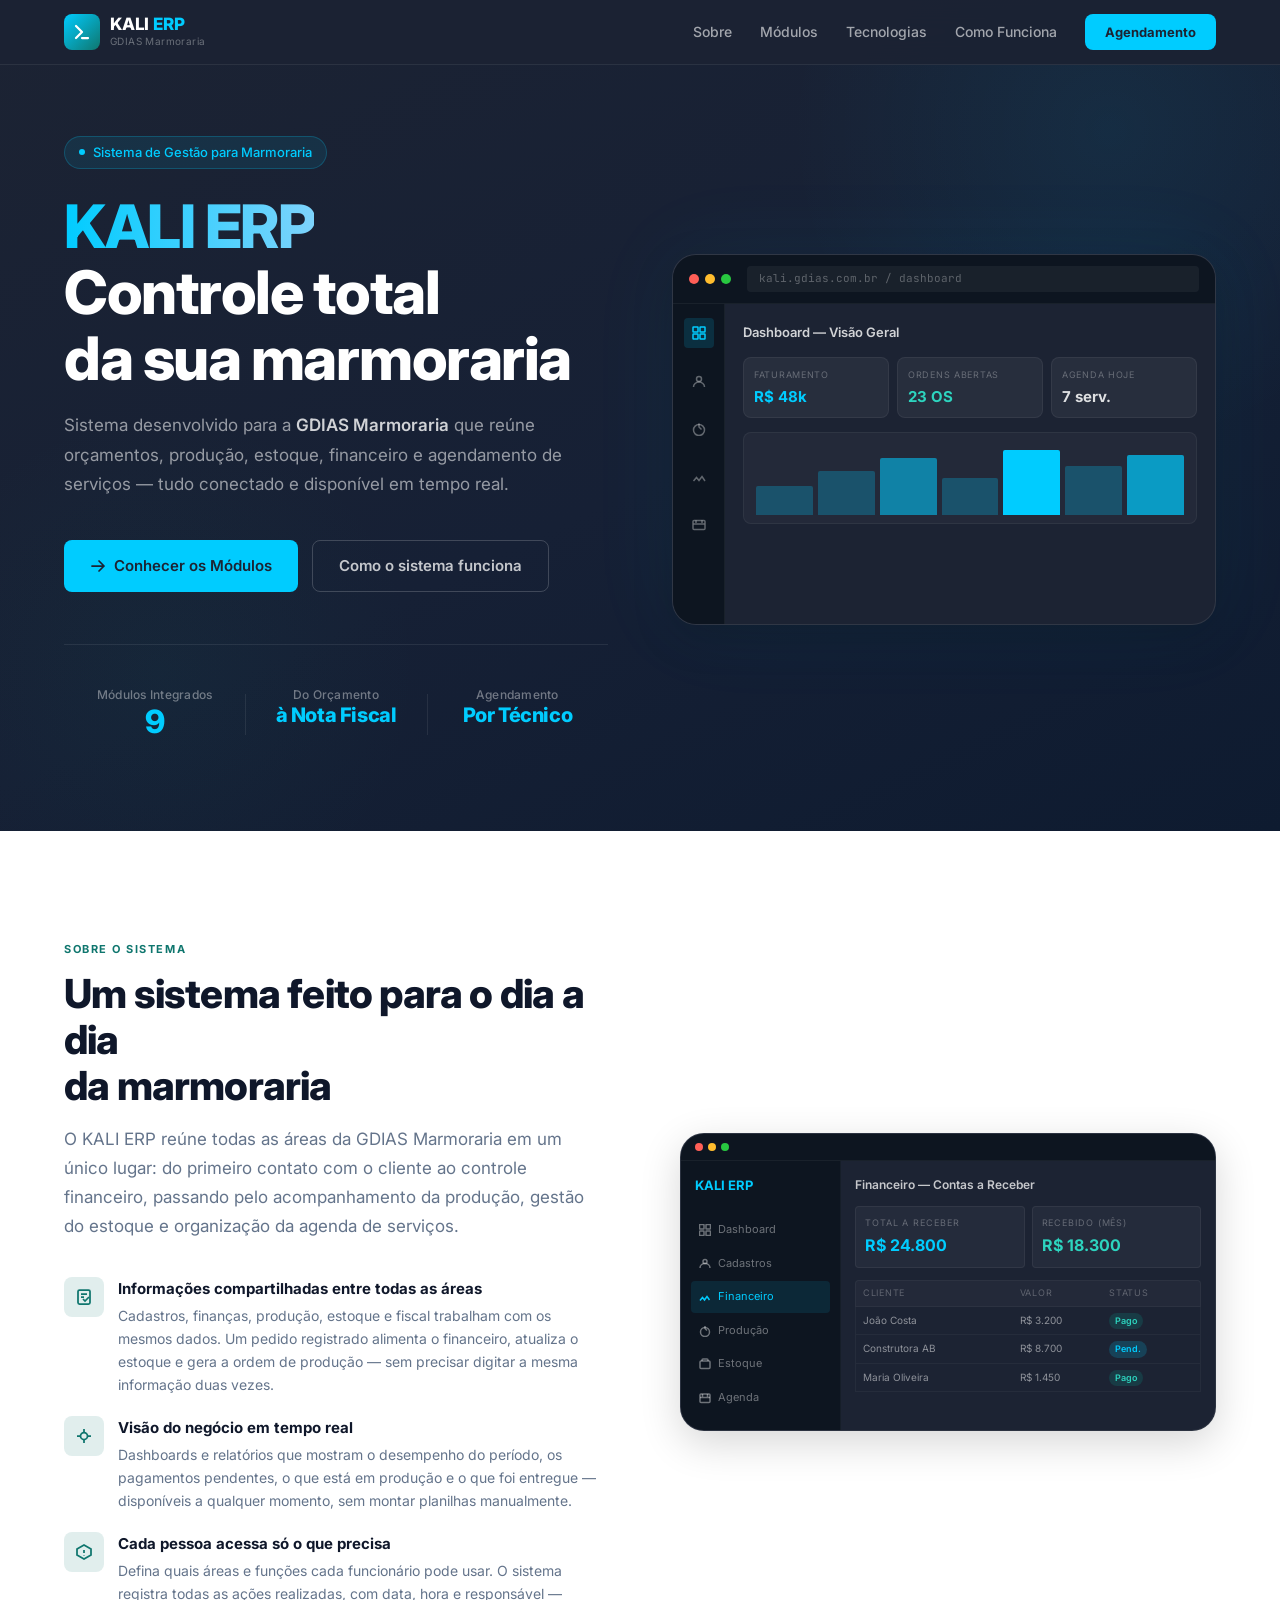
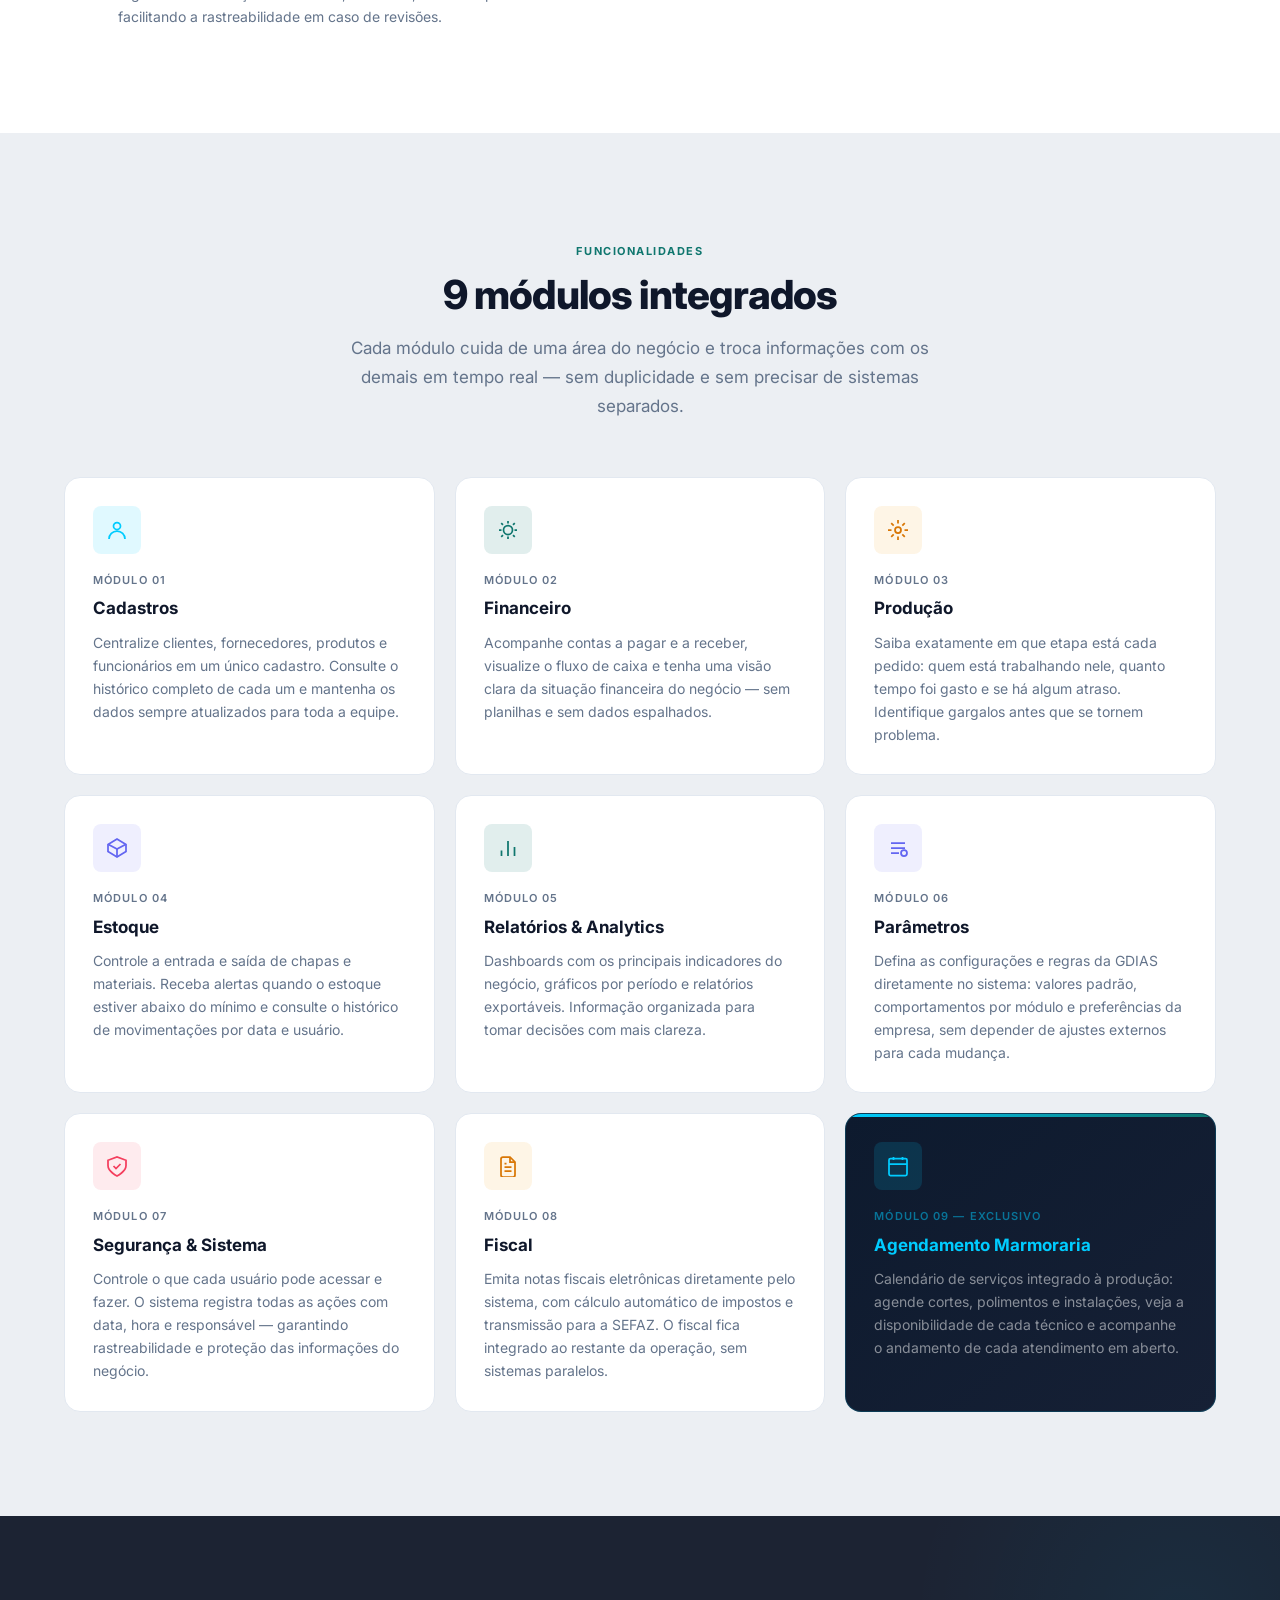
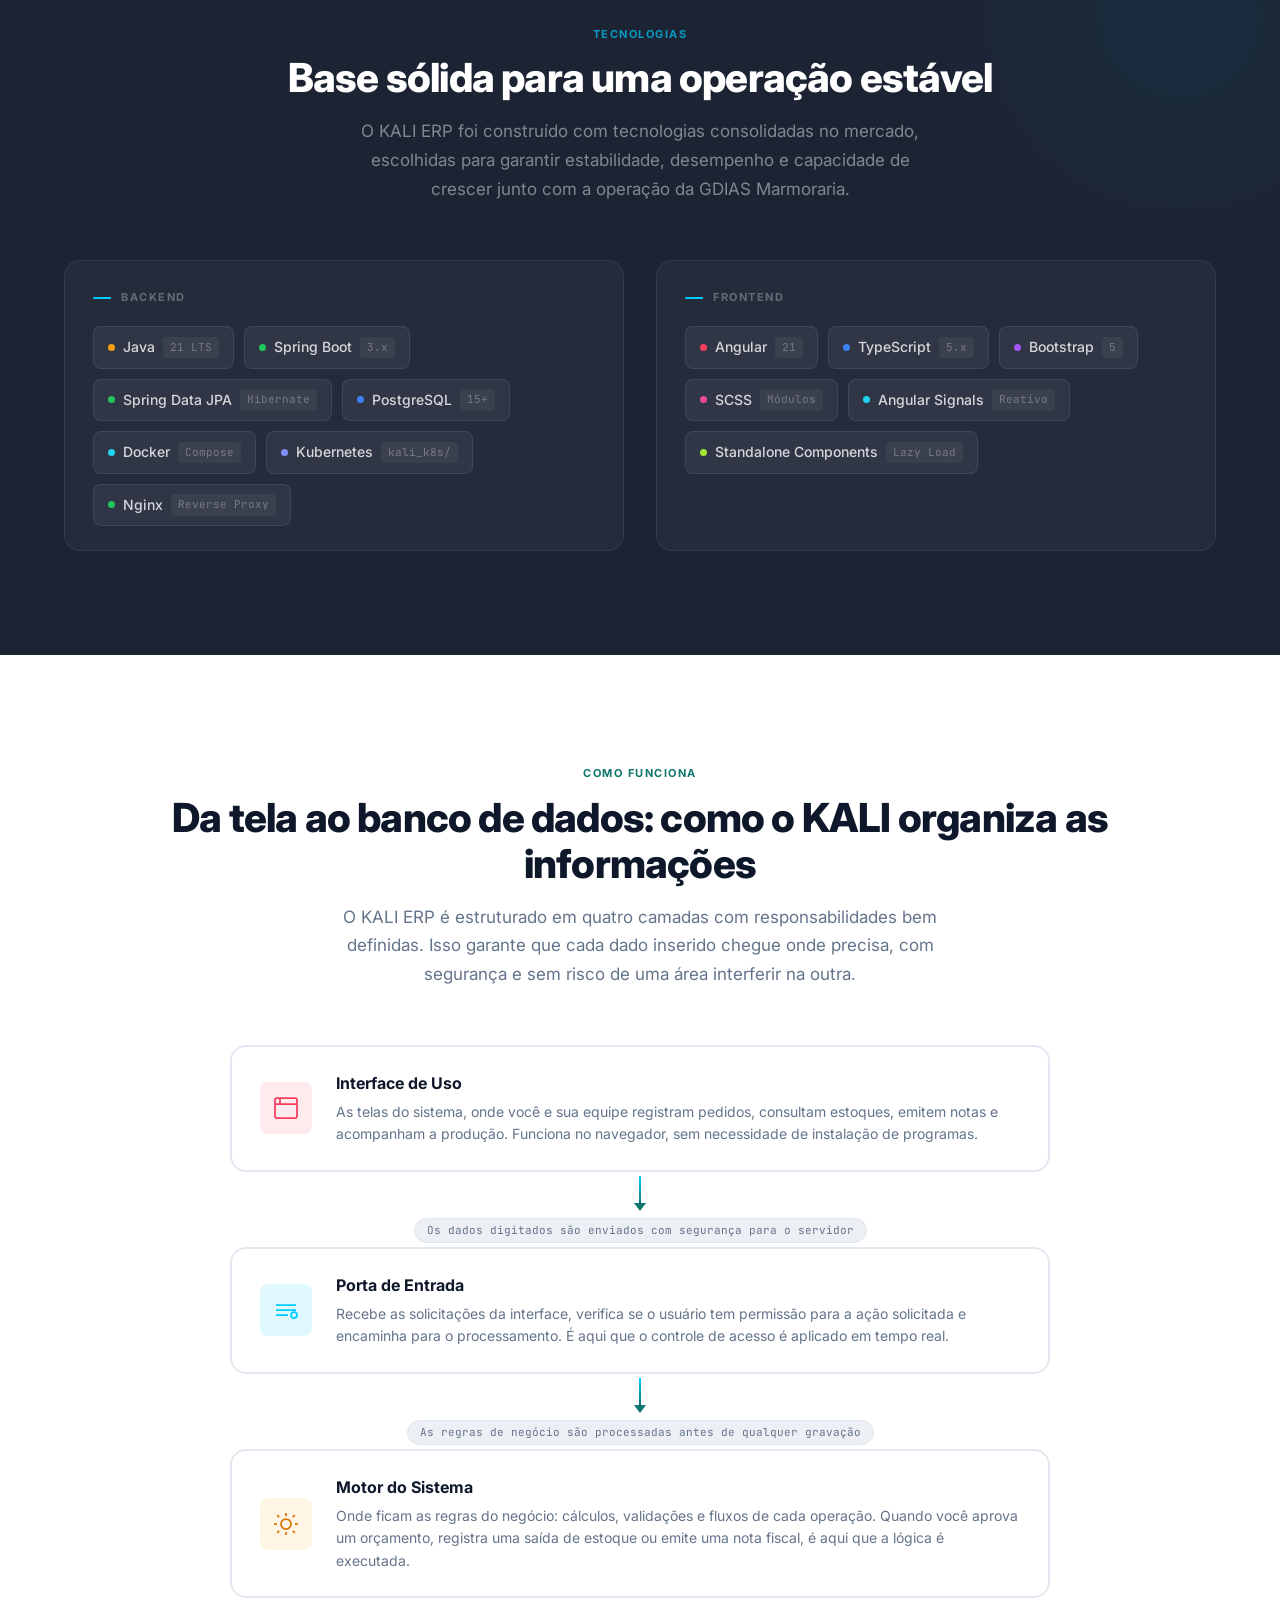
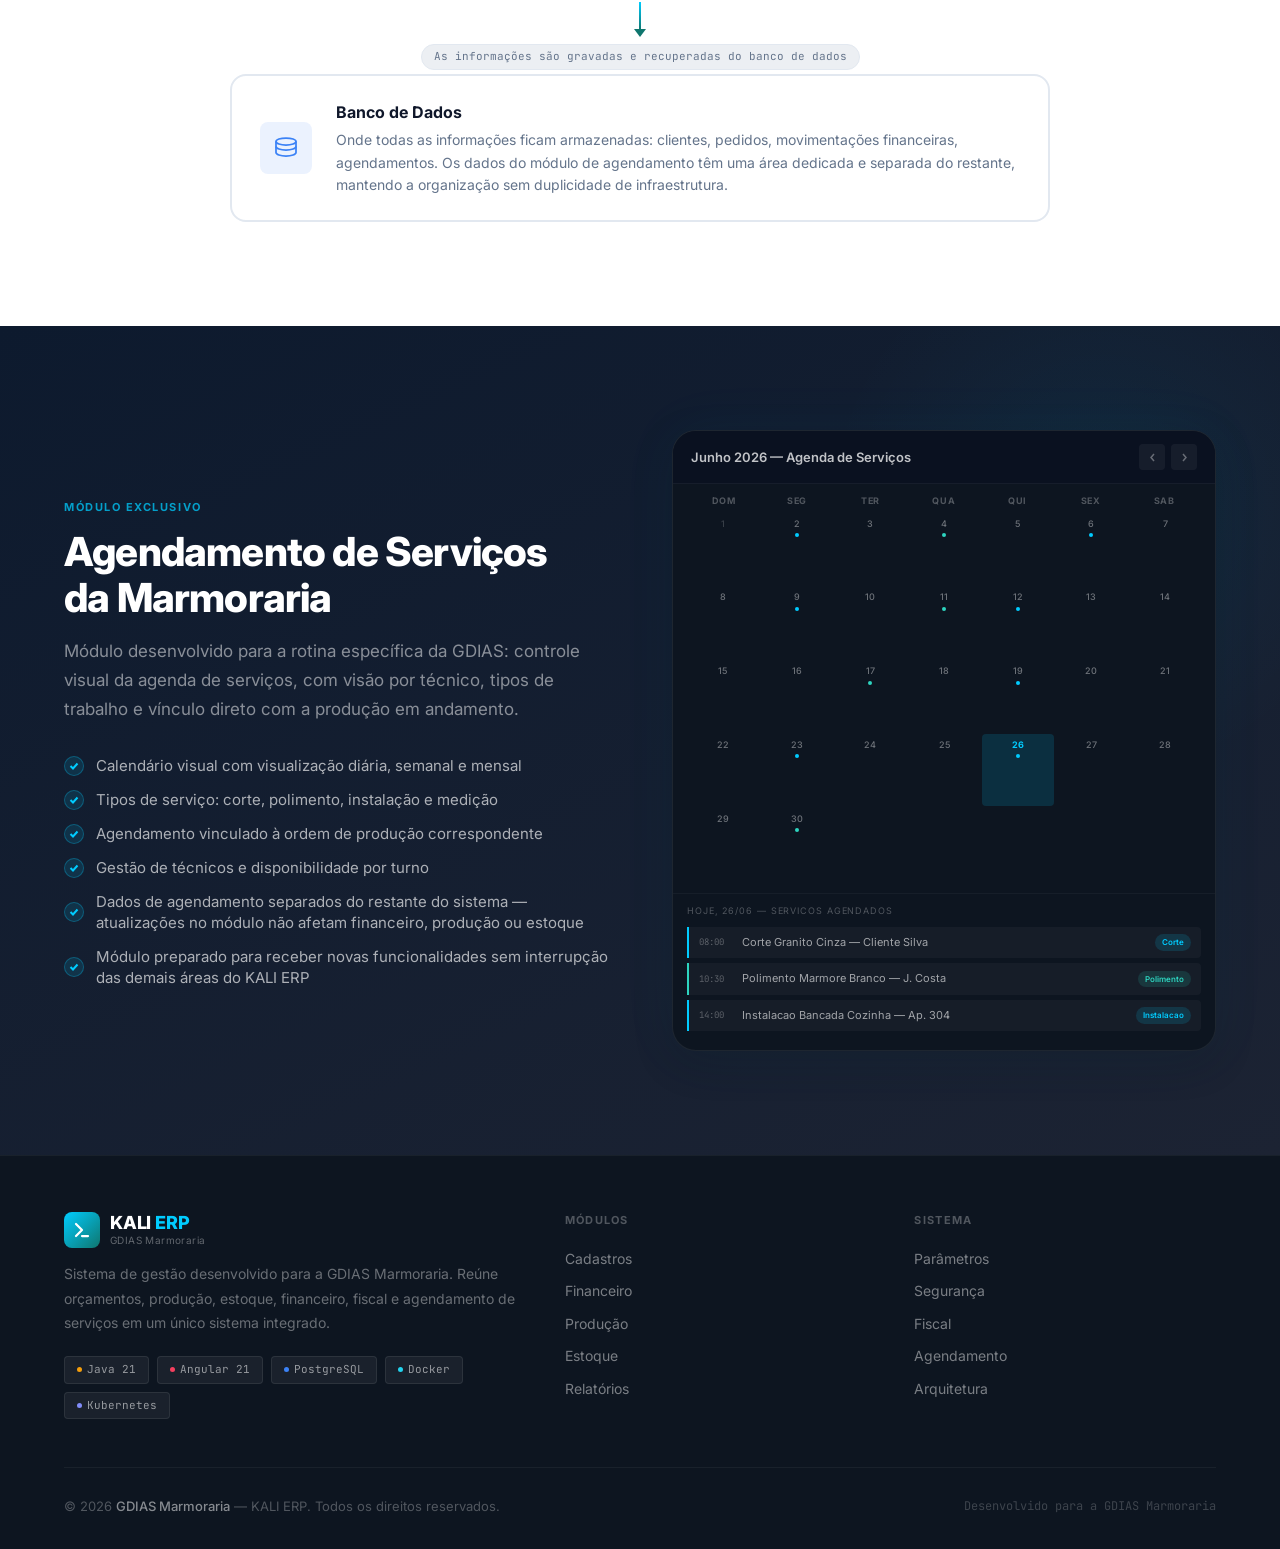
==== public/index.html @ 507f9761 "usekali" ====
<!DOCTYPE html>
<html lang="pt-BR">
<head>
  <meta charset="UTF-8">
  <meta name="viewport" content="width=device-width, initial-scale=1.0">
  <title>KALI ERP — Gestão Completa para Marmoraria | GDIAS</title>
  <meta name="description" content="KALI ERP é o sistema de gestão da GDIAS Marmoraria. Controla orçamentos, produção, estoque, financeiro, fiscal e agendamento de serviços em um único lugar.">

  <style>
    @import url('https://fonts.googleapis.com/css2?family=Inter:wght@300;400;500;600;700;800&family=JetBrains+Mono:wght@400;500&display=swap');

    /* =============================================
       CSS CUSTOM PROPERTIES
    ============================================= */
    :root {
      /* Brand palette — extraída do projeto */
      --color-dark:        #1c2333;
      --color-dark-deeper: #141c2d;
      --color-darkest:     #0d1520;
      --color-accent:      #00ccff;
      --color-teal:        #0f766e;
      --color-bg:          #eceff3;
      --color-text:        #0f172a;
      --color-muted:       #64748b;
      --color-border:      #e2e8f0;
      --color-white:       #ffffff;

      /* Derived / alpha */
      --color-accent-dim:  rgba(0, 204, 255, 0.12);
      --color-teal-dim:    rgba(15, 118, 110, 0.12);

      /* Typography */
      --font-sans: 'Inter', system-ui, -apple-system, sans-serif;
      --font-mono: 'JetBrains Mono', 'Courier New', monospace;

      /* Shape */
      --radius-sm: 4px;
      --radius-md: 8px;
      --radius-lg: 16px;
      --radius-xl: 24px;

      /* Elevation */
      --shadow-sm: 0 1px 3px rgba(0, 0, 0, .08), 0 1px 2px rgba(0, 0, 0, .05);
      --shadow-md: 0 4px 16px rgba(0, 0, 0, .10);
      --shadow-lg: 0 12px 40px rgba(0, 0, 0, .16);

      /* Motion */
      --transition: 0.2s ease;
    }

    /* =============================================
       RESET
    ============================================= */
    *, *::before, *::after { box-sizing: border-box; margin: 0; padding: 0; }
    html { scroll-behavior: smooth; font-size: 16px; }
    body {
      font-family: var(--font-sans);
      background: var(--color-bg);
      color: var(--color-text);
      line-height: 1.6;
      -webkit-font-smoothing: antialiased;
      -moz-osx-font-smoothing: grayscale;
    }
    img { max-width: 100%; display: block; }
    a { text-decoration: none; color: inherit; }
    ul, ol { list-style: none; }
    code {
      font-family: var(--font-mono);
      font-size: 0.875em;
    }

    /* =============================================
       SKIP LINK (acessibilidade)
    ============================================= */
    .skip-link {
      position: absolute;
      top: -100%;
      left: 16px;
      z-index: 999;
      padding: 8px 16px;
      background: var(--color-accent);
      color: var(--color-dark);
      font-weight: 600;
      border-radius: 0 0 var(--radius-md) var(--radius-md);
      transition: top 0.2s;
    }
    .skip-link:focus { top: 0; }

    /* =============================================
       UTILITIES
    ============================================= */
    .container {
      max-width: 1200px;
      margin: 0 auto;
      padding: 0 24px;
    }

    .section-eyebrow {
      display: inline-block;
      font-size: 0.6875rem;
      font-weight: 700;
      letter-spacing: 0.14em;
      text-transform: uppercase;
      color: var(--color-teal);
      margin-bottom: 12px;
    }

    .section-title {
      font-size: clamp(1.75rem, 4vw, 2.5rem);
      font-weight: 800;
      line-height: 1.15;
      color: var(--color-text);
      letter-spacing: -0.02em;
      margin-bottom: 16px;
    }

    .section-subtitle {
      font-size: 1.0625rem;
      color: var(--color-muted);
      line-height: 1.7;
      max-width: 600px;
    }

    /* =============================================
       HEADER
    ============================================= */
    .site-header {
      position: fixed;
      inset: 0 0 auto 0;
      z-index: 100;
      background: rgba(28, 35, 51, 0.96);
      backdrop-filter: blur(14px);
      -webkit-backdrop-filter: blur(14px);
      border-bottom: 1px solid rgba(255, 255, 255, .07);
    }

    .header-inner {
      display: flex;
      align-items: center;
      justify-content: space-between;
      height: 64px;
    }

    /* Logo */
    .logo {
      display: flex;
      align-items: center;
      gap: 10px;
    }

    .logo-mark {
      width: 36px;
      height: 36px;
      background: linear-gradient(135deg, var(--color-accent), var(--color-teal));
      border-radius: var(--radius-md);
      display: flex;
      align-items: center;
      justify-content: center;
      flex-shrink: 0;
    }

    .logo-mark svg { width: 18px; height: 18px; }

    .logo-wordmark { display: flex; flex-direction: column; }

    .logo-name {
      font-size: 1.0625rem;
      font-weight: 800;
      color: var(--color-white);
      letter-spacing: -0.01em;
      line-height: 1.1;
    }

    .logo-name em {
      font-style: normal;
      color: var(--color-accent);
    }

    .logo-sub-text {
      font-size: 0.625rem;
      font-weight: 400;
      color: rgba(255, 255, 255, .35);
      letter-spacing: 0.04em;
    }

    /* Nav */
    .site-nav {
      display: flex;
      align-items: center;
      gap: 28px;
    }

    .site-nav a {
      font-size: 0.875rem;
      font-weight: 500;
      color: rgba(255, 255, 255, .6);
      transition: color var(--transition);
    }

    .site-nav a:hover { color: rgba(255, 255, 255, .95); }

    .nav-cta {
      padding: 8px 20px;
      background: var(--color-accent) !important;
      color: var(--color-dark) !important;
      border-radius: var(--radius-md);
      font-weight: 700 !important;
      font-size: 0.8125rem !important;
      transition: box-shadow var(--transition), transform var(--transition) !important;
    }

    .nav-cta:hover {
      box-shadow: 0 4px 16px rgba(0, 204, 255, .35);
      transform: translateY(-1px);
    }

    /* =============================================
       HERO
    ============================================= */
    .hero {
      padding: 136px 0 88px;
      background: linear-gradient(155deg, var(--color-dark) 0%, #162035 55%, #0e1b30 100%);
      position: relative;
      overflow: hidden;
    }

    /* Decorative glows */
    .hero::before,
    .hero::after {
      content: '';
      position: absolute;
      border-radius: 50%;
      pointer-events: none;
    }

    .hero::before {
      top: -220px;
      right: -180px;
      width: 700px;
      height: 700px;
      background: radial-gradient(circle, rgba(0, 204, 255, .07) 0%, transparent 65%);
    }

    .hero::after {
      bottom: -120px;
      left: -120px;
      width: 560px;
      height: 560px;
      background: radial-gradient(circle, rgba(15, 118, 110, .07) 0%, transparent 65%);
    }

    .hero-inner {
      display: grid;
      grid-template-columns: 1fr 1fr;
      gap: 64px;
      align-items: center;
      position: relative;
      z-index: 1;
    }

    /* Tag acima do h1 */
    .hero-tag {
      display: inline-flex;
      align-items: center;
      gap: 8px;
      background: rgba(0, 204, 255, .09);
      border: 1px solid rgba(0, 204, 255, .22);
      border-radius: 100px;
      padding: 5px 14px;
      font-size: 0.8125rem;
      font-weight: 500;
      color: var(--color-accent);
      margin-bottom: 24px;
    }

    .hero-tag-dot {
      width: 6px;
      height: 6px;
      border-radius: 50%;
      background: var(--color-accent);
      animation: blink 2.2s ease-in-out infinite;
    }

    @keyframes blink {
      0%, 100% { opacity: 1; }
      50%       { opacity: .35; }
    }

    /* Heading principal */
    .hero-title {
      font-size: clamp(2.25rem, 5.5vw, 3.75rem);
      font-weight: 800;
      line-height: 1.1;
      color: var(--color-white);
      letter-spacing: -0.025em;
      margin-bottom: 20px;
    }

    .hero-title .gradient-text {
      background: linear-gradient(90deg, var(--color-accent) 0%, #7dd3fc 100%);
      -webkit-background-clip: text;
      -webkit-text-fill-color: transparent;
      background-clip: text;
    }

    .hero-subtitle {
      font-size: 1.0625rem;
      color: rgba(255, 255, 255, .55);
      margin-bottom: 40px;
      line-height: 1.75;
      max-width: 500px;
    }

    .hero-subtitle strong { color: rgba(255, 255, 255, .8); font-weight: 600; }

    /* CTAs */
    .hero-actions {
      display: flex;
      gap: 14px;
      flex-wrap: wrap;
    }

    .btn {
      display: inline-flex;
      align-items: center;
      gap: 8px;
      padding: 13px 26px;
      border-radius: var(--radius-md);
      font-size: 0.9375rem;
      font-weight: 600;
      font-family: var(--font-sans);
      cursor: pointer;
      border: none;
      transition: all var(--transition);
    }

    .btn--primary {
      background: var(--color-accent);
      color: var(--color-dark);
    }

    .btn--primary:hover {
      background: #1ad6ff;
      transform: translateY(-2px);
      box-shadow: 0 8px 24px rgba(0, 204, 255, .32);
    }

    .btn--outline {
      background: transparent;
      color: rgba(255, 255, 255, .75);
      border: 1.5px solid rgba(255, 255, 255, .18);
    }

    .btn--outline:hover {
      border-color: rgba(255, 255, 255, .45);
      color: var(--color-white);
      background: rgba(255, 255, 255, .04);
    }

    /* Métricas */
    .hero-metrics {
      display: grid;
      grid-template-columns: repeat(3, 1fr);
      gap: 0;
      margin-top: 52px;
      padding-top: 40px;
      border-top: 1px solid rgba(255, 255, 255, .08);
    }

    .metric {
      text-align: center;
      padding: 0 16px;
      position: relative;
    }

    .metric + .metric::before {
      content: '';
      position: absolute;
      left: 0;
      top: 15%;
      bottom: 15%;
      width: 1px;
      background: rgba(255, 255, 255, .08);
    }

    .metric-value {
      font-size: 2rem;
      font-weight: 800;
      color: var(--color-accent);
      line-height: 1.1;
      margin-bottom: 4px;
      letter-spacing: -0.02em;
    }

    .metric-value.small { font-size: 1.25rem; }

    .metric-label {
      font-size: 0.75rem;
      color: rgba(255, 255, 255, .4);
      font-weight: 500;
      letter-spacing: 0.02em;
    }

    /* =============================================
       HERO VISUAL — App mockup (lado direito)
    ============================================= */
    .hero-visual {
      position: relative;
    }

    .app-mockup {
      background: var(--color-dark);
      border-radius: var(--radius-xl);
      border: 1px solid rgba(255, 255, 255, .09);
      overflow: hidden;
      box-shadow:
        var(--shadow-lg),
        0 0 90px rgba(0, 204, 255, .07),
        inset 0 1px 0 rgba(255, 255, 255, .05);
    }

    /* Traffic lights bar */
    .mockup-bar {
      background: var(--color-darkest);
      padding: 11px 16px;
      display: flex;
      align-items: center;
      gap: 6px;
      border-bottom: 1px solid rgba(255, 255, 255, .05);
    }

    .mockup-dot {
      width: 10px;
      height: 10px;
      border-radius: 50%;
    }

    .mockup-dot:nth-child(1) { background: #ff5f57; }
    .mockup-dot:nth-child(2) { background: #ffbd2e; }
    .mockup-dot:nth-child(3) { background: #28c840; }

    .mockup-url {
      flex: 1;
      margin-left: 10px;
      background: rgba(255, 255, 255, .05);
      border-radius: var(--radius-sm);
      padding: 4px 12px;
      font-family: var(--font-mono);
      font-size: 0.6875rem;
      color: rgba(255, 255, 255, .3);
    }

    /* Body: sidebar + main */
    .mockup-body {
      display: flex;
      height: 320px;
    }

    .mockup-sidebar {
      width: 52px;
      background: var(--color-darkest);
      border-right: 1px solid rgba(255, 255, 255, .05);
      display: flex;
      flex-direction: column;
      align-items: center;
      padding: 14px 0;
      gap: 18px;
    }

    .mock-ico {
      width: 30px;
      height: 30px;
      border-radius: var(--radius-sm);
      display: flex;
      align-items: center;
      justify-content: center;
    }

    .mock-ico--active { background: rgba(0, 204, 255, .14); }

    .mock-ico svg { width: 14px; height: 14px; }

    .mockup-content { flex: 1; padding: 18px; overflow: hidden; }

    .mockup-page-title {
      font-size: 0.8125rem;
      font-weight: 600;
      color: rgba(255, 255, 255, .8);
      margin-bottom: 14px;
    }

    .mockup-stat-row {
      display: grid;
      grid-template-columns: repeat(3, 1fr);
      gap: 8px;
      margin-bottom: 14px;
    }

    .mockup-stat {
      background: rgba(255, 255, 255, .05);
      border: 1px solid rgba(255, 255, 255, .06);
      border-radius: var(--radius-md);
      padding: 10px 10px 8px;
    }

    .mockup-stat-lbl {
      font-size: 0.5625rem;
      color: rgba(255, 255, 255, .3);
      text-transform: uppercase;
      letter-spacing: 0.08em;
      margin-bottom: 3px;
    }

    .mockup-stat-val {
      font-size: 0.9375rem;
      font-weight: 700;
      color: rgba(255, 255, 255, .85);
    }

    .mockup-stat-val.c-accent { color: var(--color-accent); }
    .mockup-stat-val.c-teal   { color: #2dd4bf; }

    /* Mini bar chart */
    .mockup-chart {
      background: rgba(255, 255, 255, .03);
      border: 1px solid rgba(255, 255, 255, .05);
      border-radius: var(--radius-md);
      padding: 10px 12px 8px;
      height: 92px;
      display: flex;
      align-items: flex-end;
      gap: 5px;
    }

    .chart-b {
      flex: 1;
      border-radius: 2px 2px 0 0;
      background: rgba(0, 204, 255, .25);
      transition: background var(--transition);
    }

    .chart-b:nth-child(3) { background: rgba(0, 204, 255, .55); }
    .chart-b:nth-child(5) { background: var(--color-accent); }
    .chart-b:nth-child(7) { background: rgba(0, 204, 255, .7); }

    /* =============================================
       SOBRE
    ============================================= */
    .section-sobre {
      padding: 104px 0;
      background: var(--color-white);
    }

    .sobre-grid {
      display: grid;
      grid-template-columns: 1fr 1fr;
      gap: 80px;
      align-items: center;
    }

    .sobre-features {
      margin-top: 36px;
      display: flex;
      flex-direction: column;
      gap: 20px;
    }

    .sobre-feature {
      display: flex;
      align-items: flex-start;
      gap: 14px;
    }

    .feature-ico {
      width: 40px;
      height: 40px;
      min-width: 40px;
      border-radius: var(--radius-md);
      background: var(--color-teal-dim);
      display: flex;
      align-items: center;
      justify-content: center;
    }

    .feature-ico svg { width: 18px; height: 18px; color: var(--color-teal); }

    .feature-body h4 {
      font-size: 0.9375rem;
      font-weight: 700;
      color: var(--color-text);
      margin-bottom: 3px;
    }

    .feature-body p {
      font-size: 0.875rem;
      color: var(--color-muted);
      line-height: 1.65;
    }

    /* Interface preview (lado direito da seção Sobre) */
    .interface-preview {
      background: var(--color-dark);
      border-radius: var(--radius-xl);
      border: 1px solid rgba(255, 255, 255, .07);
      overflow: hidden;
      box-shadow: var(--shadow-lg);
    }

    .iface-bar {
      background: var(--color-darkest);
      padding: 9px 14px;
      display: flex;
      align-items: center;
      gap: 5px;
      border-bottom: 1px solid rgba(255, 255, 255, .05);
    }

    .iface-dot {
      width: 8px;
      height: 8px;
      border-radius: 50%;
    }

    .iface-dot:nth-child(1) { background: #ff5f57; }
    .iface-dot:nth-child(2) { background: #ffbd2e; }
    .iface-dot:nth-child(3) { background: #28c840; }

    .iface-body { display: flex; }

    /* Sidebar da interface */
    .iface-sidebar {
      width: 160px;
      background: var(--color-darkest);
      padding: 14px 10px;
      border-right: 1px solid rgba(255, 255, 255, .04);
    }

    .iface-logo {
      font-size: 0.8125rem;
      font-weight: 700;
      color: var(--color-accent);
      margin-bottom: 18px;
      padding: 0 4px;
    }

    .iface-menu-item {
      display: flex;
      align-items: center;
      gap: 7px;
      padding: 7px 8px;
      border-radius: var(--radius-sm);
      font-size: 0.6875rem;
      color: rgba(255, 255, 255, .4);
      margin-bottom: 2px;
    }

    .iface-menu-item.active {
      background: rgba(0, 204, 255, .1);
      color: var(--color-accent);
    }

    .iface-menu-item svg { width: 12px; height: 12px; flex-shrink: 0; }

    /* Conteúdo principal da interface */
    .iface-main { flex: 1; padding: 14px; }

    .iface-page-title {
      font-size: 0.75rem;
      font-weight: 600;
      color: rgba(255, 255, 255, .75);
      margin-bottom: 12px;
    }

    .iface-cards {
      display: grid;
      grid-template-columns: 1fr 1fr;
      gap: 7px;
      margin-bottom: 12px;
    }

    .iface-card {
      background: rgba(255, 255, 255, .04);
      border: 1px solid rgba(255, 255, 255, .06);
      border-radius: var(--radius-sm);
      padding: 9px;
    }

    .iface-card-lbl {
      font-size: 0.5625rem;
      color: rgba(255, 255, 255, .3);
      text-transform: uppercase;
      letter-spacing: 0.1em;
    }

    .iface-card-val {
      font-size: 1rem;
      font-weight: 700;
      color: rgba(255, 255, 255, .8);
      margin-top: 2px;
    }

    .iface-card-val.ca { color: var(--color-accent); }
    .iface-card-val.ct { color: #2dd4bf; }

    /* Mini tabela */
    .iface-table-hd,
    .iface-table-row {
      display: grid;
      grid-template-columns: 1.8fr 1fr 1fr;
      gap: 6px;
      padding: 5px 7px;
      border: 1px solid rgba(255, 255, 255, .04);
    }

    .iface-table-hd {
      background: rgba(255, 255, 255, .03);
      border-radius: var(--radius-sm) var(--radius-sm) 0 0;
    }

    .iface-table-row { border-top: none; }

    .iface-th {
      font-size: 0.5625rem;
      color: rgba(255, 255, 255, .28);
      text-transform: uppercase;
      letter-spacing: 0.08em;
    }

    .iface-td { font-size: 0.625rem; color: rgba(255, 255, 255, .5); }

    .iface-status {
      display: inline-block;
      padding: 1px 6px;
      border-radius: 100px;
      font-size: 0.5625rem;
      font-weight: 600;
    }

    .iface-status--ok   { background: rgba(15, 118, 110, .3); color: #2dd4bf; }
    .iface-status--pend { background: rgba(0, 204, 255, .18); color: var(--color-accent); }

    /* =============================================
       MÓDULOS
    ============================================= */
    .section-modulos {
      padding: 104px 0;
      background: var(--color-bg);
    }

    .section-header-centered {
      text-align: center;
      margin-bottom: 56px;
    }

    .section-header-centered .section-subtitle { margin: 0 auto; }

    .modulos-grid {
      display: grid;
      grid-template-columns: repeat(3, 1fr);
      gap: 20px;
    }

    .modulo-card {
      background: var(--color-white);
      border: 1px solid var(--color-border);
      border-radius: var(--radius-lg);
      padding: 28px;
      position: relative;
      overflow: hidden;
      transition: transform var(--transition), box-shadow var(--transition), border-color var(--transition);
    }

    /* Barra superior animada */
    .modulo-card::after {
      content: '';
      position: absolute;
      top: 0; left: 0; right: 0;
      height: 3px;
      background: linear-gradient(90deg, var(--color-accent), var(--color-teal));
      opacity: 0;
      transition: opacity var(--transition);
    }

    .modulo-card:hover {
      transform: translateY(-4px);
      box-shadow: var(--shadow-md);
      border-color: rgba(0, 204, 255, .22);
    }

    .modulo-card:hover::after { opacity: 1; }

    /* Ícone */
    .modulo-icon {
      width: 48px;
      height: 48px;
      border-radius: var(--radius-md);
      display: flex;
      align-items: center;
      justify-content: center;
      margin-bottom: 18px;
    }

    .modulo-icon svg { width: 22px; height: 22px; }

    .mi--blue   { background: var(--color-accent-dim); }
    .mi--blue   svg { color: var(--color-accent); }

    .mi--teal   { background: var(--color-teal-dim); }
    .mi--teal   svg { color: var(--color-teal); }

    .mi--amber  { background: rgba(245, 158, 11, .1); }
    .mi--amber  svg { color: #d97706; }

    .mi--indigo { background: rgba(99, 102, 241, .1); }
    .mi--indigo svg { color: #6366f1; }

    .mi--rose   { background: rgba(244, 63, 94, .1); }
    .mi--rose   svg { color: #f43f5e; }

    .modulo-num {
      font-size: 0.6875rem;
      font-weight: 600;
      letter-spacing: 0.1em;
      text-transform: uppercase;
      color: var(--color-muted);
      margin-bottom: 6px;
    }

    .modulo-name {
      font-size: 1.0625rem;
      font-weight: 700;
      color: var(--color-text);
      margin-bottom: 8px;
    }

    .modulo-desc {
      font-size: 0.875rem;
      color: var(--color-muted);
      line-height: 1.65;
    }

    /* Card de destaque — Módulo Marmoraria */
    .modulo-card--highlight {
      background: linear-gradient(140deg, #0d1a2e 0%, #162035 100%);
      border-color: rgba(0, 204, 255, .18);
    }

    .modulo-card--highlight::after { opacity: 1; }

    .modulo-card--highlight .modulo-num  { color: rgba(0, 204, 255, .5); }
    .modulo-card--highlight .modulo-name { color: var(--color-accent); }
    .modulo-card--highlight .modulo-desc { color: rgba(255, 255, 255, .5); }

    /* =============================================
       TECNOLOGIAS
    ============================================= */
    .section-tech {
      padding: 104px 0;
      background: var(--color-dark);
      position: relative;
      overflow: hidden;
    }

    .section-tech::before {
      content: '';
      position: absolute;
      top: -180px; right: -180px;
      width: 560px; height: 560px;
      border-radius: 50%;
      background: radial-gradient(circle, rgba(0, 204, 255, .06) 0%, transparent 68%);
      pointer-events: none;
    }

    .section-tech .section-eyebrow { color: rgba(0, 204, 255, .7); }
    .section-tech .section-title   { color: var(--color-white); }
    .section-tech .section-subtitle { color: rgba(255, 255, 255, .45); }

    .tech-grid {
      display: grid;
      grid-template-columns: 1fr 1fr;
      gap: 32px;
      position: relative;
      z-index: 1;
    }

    .tech-block {
      background: rgba(255, 255, 255, .038);
      border: 1px solid rgba(255, 255, 255, .07);
      border-radius: var(--radius-lg);
      padding: 28px 28px 24px;
    }

    .tech-block-title {
      font-size: 0.6875rem;
      font-weight: 700;
      letter-spacing: 0.14em;
      text-transform: uppercase;
      color: rgba(255, 255, 255, .3);
      margin-bottom: 20px;
      display: flex;
      align-items: center;
      gap: 10px;
    }

    .tech-block-title::before {
      content: '';
      display: block;
      width: 18px;
      height: 2px;
      background: var(--color-accent);
      border-radius: 1px;
      flex-shrink: 0;
    }

    .tech-badges { display: flex; flex-wrap: wrap; gap: 10px; }

    .tech-badge {
      display: inline-flex;
      align-items: center;
      gap: 8px;
      padding: 9px 14px;
      background: rgba(255, 255, 255, .055);
      border: 1px solid rgba(255, 255, 255, .08);
      border-radius: var(--radius-md);
      transition: background var(--transition), border-color var(--transition);
      cursor: default;
    }

    .tech-badge:hover {
      background: rgba(0, 204, 255, .09);
      border-color: rgba(0, 204, 255, .22);
    }

    .tech-badge-dot {
      width: 7px;
      height: 7px;
      border-radius: 50%;
      flex-shrink: 0;
    }

    .tech-badge-name {
      font-size: 0.875rem;
      font-weight: 500;
      color: rgba(255, 255, 255, .8);
    }

    .tech-badge-ver {
      font-family: var(--font-mono);
      font-size: 0.6875rem;
      color: rgba(255, 255, 255, .3);
      background: rgba(255, 255, 255, .05);
      padding: 2px 7px;
      border-radius: var(--radius-sm);
    }

    /* Cores dos dots */
    .dot-java   { background: #f59e0b; }
    .dot-spring { background: #22c55e; }
    .dot-pg     { background: #3b82f6; }
    .dot-docker { background: #22d3ee; }
    .dot-k8s    { background: #818cf8; }
    .dot-nginx  { background: #22c55e; }
    .dot-ng     { background: #f43f5e; }
    .dot-ts     { background: #3b82f6; }
    .dot-bs     { background: #a855f7; }
    .dot-scss   { background: #ec4899; }
    .dot-sig    { background: #22d3ee; }
    .dot-sa     { background: #a3e635; }

    /* =============================================
       ARQUITETURA
    ============================================= */
    .section-arch {
      padding: 104px 0;
      background: var(--color-white);
    }

    .arch-diagram {
      max-width: 820px;
      margin: 0 auto;
    }

    .arch-layer-box {
      display: flex;
      align-items: center;
      gap: 24px;
      padding: 24px 28px;
      background: var(--color-white);
      border: 2px solid var(--color-border);
      border-radius: var(--radius-lg);
      transition: border-color var(--transition), box-shadow var(--transition);
    }

    .arch-layer-box:hover {
      border-color: rgba(0, 204, 255, .4);
      box-shadow: 0 0 0 4px var(--color-accent-dim);
    }

    .arch-layer-ico {
      width: 52px;
      height: 52px;
      min-width: 52px;
      border-radius: var(--radius-md);
      display: flex;
      align-items: center;
      justify-content: center;
    }

    .arch-layer-ico svg { width: 26px; height: 26px; }

    .arch-layer-info { flex: 1; min-width: 0; }

    .arch-layer-name {
      font-size: 1rem;
      font-weight: 700;
      color: var(--color-text);
      margin-bottom: 4px;
    }

    .arch-layer-desc {
      font-size: 0.875rem;
      color: var(--color-muted);
      line-height: 1.6;
    }

    .arch-layer-desc code {
      padding: 1px 5px;
      border-radius: 3px;
      background: var(--color-bg);
      color: var(--color-teal);
    }

    .arch-tags { display: flex; gap: 6px; flex-wrap: wrap; }

    .arch-tag {
      font-family: var(--font-mono);
      font-size: 0.6875rem;
      font-weight: 500;
      padding: 4px 10px;
      border-radius: var(--radius-sm);
    }

    /* Conector entre camadas */
    .arch-connector {
      display: flex;
      flex-direction: column;
      align-items: center;
      padding: 4px 0;
    }

    .arch-connector-line {
      width: 2px;
      height: 28px;
      background: linear-gradient(180deg, var(--color-accent) 0%, var(--color-teal) 100%);
      position: relative;
    }

    /* Seta para baixo */
    .arch-connector-line::after {
      content: '';
      position: absolute;
      bottom: -7px;
      left: 50%;
      transform: translateX(-50%);
      border-left: 6px solid transparent;
      border-right: 6px solid transparent;
      border-top: 8px solid var(--color-teal);
    }

    .arch-connector-label {
      font-family: var(--font-mono);
      font-size: 0.6875rem;
      color: var(--color-muted);
      margin-top: 14px;
      padding: 3px 12px;
      background: var(--color-bg);
      border: 1px solid var(--color-border);
      border-radius: 100px;
    }

    /* Cores por camada */
    .al-fe .arch-layer-ico { background: rgba(244, 63, 94, .1); }
    .al-fe .arch-layer-ico svg { color: #f43f5e; }
    .al-fe .arch-tag { background: rgba(244, 63, 94, .1); color: #f43f5e; }
    .al-fe .arch-layer-box:hover { border-color: rgba(244, 63, 94, .4); box-shadow: 0 0 0 4px rgba(244, 63, 94, .08); }

    .al-api .arch-layer-ico { background: var(--color-accent-dim); }
    .al-api .arch-layer-ico svg { color: var(--color-accent); }
    .al-api .arch-tag { background: var(--color-accent-dim); color: var(--color-accent); }

    .al-be .arch-layer-ico { background: rgba(245, 158, 11, .1); }
    .al-be .arch-layer-ico svg { color: #d97706; }
    .al-be .arch-tag { background: rgba(245, 158, 11, .1); color: #d97706; }
    .al-be .arch-layer-box:hover { border-color: rgba(217, 119, 6, .4); box-shadow: 0 0 0 4px rgba(217, 119, 6, .08); }

    .al-db .arch-layer-ico { background: rgba(59, 130, 246, .1); }
    .al-db .arch-layer-ico svg { color: #3b82f6; }
    .al-db .arch-tag { background: rgba(59, 130, 246, .1); color: #3b82f6; }
    .al-db .arch-layer-box:hover { border-color: rgba(59, 130, 246, .4); box-shadow: 0 0 0 4px rgba(59, 130, 246, .08); }

    /* =============================================
       MÓDULO MARMORARIA
    ============================================= */
    .section-marmoraria {
      padding: 104px 0;
      background: linear-gradient(155deg, #0d1a2e 0%, var(--color-dark) 100%);
      position: relative;
      overflow: hidden;
    }

    .section-marmoraria::before {
      content: '';
      position: absolute;
      top: -120px; right: -120px;
      width: 600px; height: 600px;
      border-radius: 50%;
      background: radial-gradient(circle, rgba(0, 204, 255, .06) 0%, transparent 65%);
      pointer-events: none;
    }

    .marmoraria-grid {
      display: grid;
      grid-template-columns: 1fr 1fr;
      gap: 64px;
      align-items: center;
      position: relative;
      z-index: 1;
    }

    .marmoraria-content .section-eyebrow { color: rgba(0, 204, 255, .75); }
    .marmoraria-content .section-title   { color: var(--color-white); }
    .marmoraria-content .section-subtitle { color: rgba(255, 255, 255, .5); }

    .marm-features {
      margin-top: 32px;
      display: flex;
      flex-direction: column;
      gap: 13px;
    }

    .marm-feature {
      display: flex;
      align-items: center;
      gap: 12px;
      font-size: 0.9375rem;
      color: rgba(255, 255, 255, .65);
      line-height: 1.4;
    }

    .marm-check {
      width: 20px;
      height: 20px;
      min-width: 20px;
      border-radius: 50%;
      background: rgba(0, 204, 255, .12);
      border: 1px solid rgba(0, 204, 255, .28);
      display: flex;
      align-items: center;
      justify-content: center;
    }

    .marm-check svg { width: 10px; height: 10px; color: var(--color-accent); }

    .marm-feature code {
      font-size: 0.8em;
      padding: 1px 6px;
      background: rgba(0, 204, 255, .1);
      border-radius: 4px;
      color: rgba(0, 204, 255, .8);
    }

    /* Mockup do calendário */
    .calendar-mockup {
      background: var(--color-darkest);
      border: 1px solid rgba(255, 255, 255, .07);
      border-radius: var(--radius-xl);
      overflow: hidden;
      box-shadow: var(--shadow-lg), 0 0 60px rgba(0, 204, 255, .05);
    }

    .cal-header {
      background: #0a1120;
      padding: 13px 18px;
      display: flex;
      align-items: center;
      justify-content: space-between;
      border-bottom: 1px solid rgba(255, 255, 255, .05);
    }

    .cal-title {
      font-size: 0.8125rem;
      font-weight: 600;
      color: rgba(255, 255, 255, .75);
    }

    .cal-nav { display: flex; gap: 6px; }

    .cal-nav-btn {
      width: 26px;
      height: 26px;
      background: rgba(255, 255, 255, .05);
      border-radius: var(--radius-sm);
      display: flex;
      align-items: center;
      justify-content: center;
    }

    .cal-nav-btn svg { width: 11px; height: 11px; color: rgba(255, 255, 255, .35); }

    /* Dias da semana */
    .cal-day-names {
      display: grid;
      grid-template-columns: repeat(7, 1fr);
      padding: 10px 14px 4px;
    }

    .cal-day-name {
      font-size: 0.5625rem;
      text-align: center;
      color: rgba(255, 255, 255, .28);
      text-transform: uppercase;
      letter-spacing: 0.08em;
      font-weight: 700;
    }

    /* Grade de dias */
    .cal-grid {
      display: grid;
      grid-template-columns: repeat(7, 1fr);
      gap: 2px;
      padding: 0 14px 14px;
    }

    .cal-cell {
      aspect-ratio: 1;
      display: flex;
      flex-direction: column;
      align-items: center;
      justify-content: flex-start;
      padding-top: 4px;
      font-size: 0.5625rem;
      font-weight: 500;
      color: rgba(255, 255, 255, .4);
      border-radius: var(--radius-sm);
    }

    .cal-cell--muted { color: rgba(255, 255, 255, .18); }

    .cal-cell--today {
      background: rgba(0, 204, 255, .14);
      color: var(--color-accent);
      font-weight: 700;
    }

    .cal-dot {
      width: 4px;
      height: 4px;
      border-radius: 50%;
      margin-top: 2px;
    }

    .cal-dot--accent { background: var(--color-accent); }
    .cal-dot--teal   { background: #2dd4bf; }

    /* Lista de eventos do dia */
    .cal-events {
      padding: 10px 14px 14px;
      border-top: 1px solid rgba(255, 255, 255, .04);
    }

    .cal-events-title {
      font-size: 0.5625rem;
      text-transform: uppercase;
      letter-spacing: 0.1em;
      color: rgba(255, 255, 255, .28);
      margin-bottom: 8px;
    }

    .cal-event-item {
      display: flex;
      align-items: center;
      gap: 9px;
      padding: 7px 10px;
      background: rgba(255, 255, 255, .035);
      border-left: 2px solid var(--color-accent);
      border-radius: 0 var(--radius-sm) var(--radius-sm) 0;
      margin-bottom: 5px;
    }

    .cal-event-item--teal { border-left-color: #2dd4bf; }

    .cal-event-time {
      font-family: var(--font-mono);
      font-size: 0.5625rem;
      color: rgba(255, 255, 255, .3);
      min-width: 34px;
    }

    .cal-event-name {
      font-size: 0.6875rem;
      color: rgba(255, 255, 255, .6);
      flex: 1;
    }

    .cal-event-tag {
      font-size: 0.5rem;
      font-weight: 600;
      padding: 2px 7px;
      border-radius: 100px;
      background: rgba(0, 204, 255, .14);
      color: var(--color-accent);
    }

    .cal-event-tag--teal {
      background: rgba(45, 212, 191, .14);
      color: #2dd4bf;
    }

    /* =============================================
       FOOTER
    ============================================= */
    .site-footer {
      background: var(--color-darkest);
      border-top: 1px solid rgba(255, 255, 255, .05);
      padding: 56px 0 32px;
    }

    .footer-top {
      display: grid;
      grid-template-columns: 1.5fr 1fr 1fr;
      gap: 48px;
      margin-bottom: 48px;
    }

    .footer-brand .logo-name { font-size: 1.125rem; }

    .footer-desc {
      font-size: 0.875rem;
      color: rgba(255, 255, 255, .38);
      margin-top: 14px;
      line-height: 1.75;
    }

    .footer-badges {
      display: flex;
      flex-wrap: wrap;
      gap: 8px;
      margin-top: 20px;
    }

    .fbadge {
      display: inline-flex;
      align-items: center;
      gap: 5px;
      padding: 4px 12px;
      background: rgba(255, 255, 255, .055);
      border: 1px solid rgba(255, 255, 255, .08);
      border-radius: var(--radius-sm);
      font-size: 0.6875rem;
      font-family: var(--font-mono);
      color: rgba(255, 255, 255, .55);
    }

    .fbadge-dot {
      width: 5px;
      height: 5px;
      border-radius: 50%;
    }

    .footer-col-title {
      font-size: 0.6875rem;
      font-weight: 700;
      text-transform: uppercase;
      letter-spacing: 0.12em;
      color: rgba(255, 255, 255, .28);
      margin-bottom: 18px;
    }

    .footer-col-links {
      display: flex;
      flex-direction: column;
      gap: 10px;
    }

    .footer-col-links a {
      font-size: 0.875rem;
      color: rgba(255, 255, 255, .45);
      transition: color var(--transition);
    }

    .footer-col-links a:hover { color: var(--color-accent); }

    /* Linha inferior */
    .footer-bottom {
      padding-top: 28px;
      border-top: 1px solid rgba(255, 255, 255, .05);
      display: flex;
      align-items: center;
      justify-content: space-between;
      flex-wrap: wrap;
      gap: 12px;
    }

    .footer-copy {
      font-size: 0.8125rem;
      color: rgba(255, 255, 255, .28);
    }

    .footer-copy strong { color: rgba(255, 255, 255, .5); font-weight: 500; }

    .footer-built {
      font-family: var(--font-mono);
      font-size: 0.75rem;
      color: rgba(255, 255, 255, .2);
    }

    /* =============================================
       RESPONSIVIDADE — mobile-first breakpoints
    ============================================= */

    /* Tablet landscape e abaixo */
    @media (max-width: 1024px) {
      .hero-inner         { grid-template-columns: 1fr; gap: 40px; }
      .hero-visual        { display: none; }
      .hero-subtitle      { max-width: 100%; }

      .sobre-grid         { grid-template-columns: 1fr; gap: 48px; }
      .tech-grid          { grid-template-columns: 1fr; }
      .marmoraria-grid    { grid-template-columns: 1fr; }
      .footer-top         { grid-template-columns: 1fr 1fr; }
    }

    /* Tablet portrait e celulares grandes */
    @media (max-width: 768px) {
      .site-nav           { display: none; }

      .hero               { padding: 100px 0 64px; }
      .hero-title         { font-size: 2.25rem; }

      .modulos-grid       { grid-template-columns: 1fr 1fr; }

      .arch-layer-box     { flex-direction: column; gap: 16px; text-align: center; }
      .arch-tags          { justify-content: center; }

      .footer-top         { grid-template-columns: 1fr; gap: 32px; }
      .footer-bottom      { flex-direction: column; text-align: center; }
    }

    /* Celulares */
    @media (max-width: 480px) {
      .modulos-grid       { grid-template-columns: 1fr; }
      .hero-metrics       { gap: 0; }
      .hero-actions       { flex-direction: column; }
      .btn                { justify-content: center; }
      .tech-badges        { gap: 8px; }
    }
  </style>
</head>
<body>

  <a href="#conteudo-principal" class="skip-link">Ir para o conteúdo</a>

  <!-- ============================================================
       HEADER
  ============================================================ -->
  <header class="site-header" role="banner">
    <div class="container header-inner">

      <a href="#" class="logo" aria-label="KALI ERP — GDIAS Marmoraria, ir para o topo">
        <div class="logo-mark" aria-hidden="true">
          <svg viewBox="0 0 18 18" fill="none" xmlns="http://www.w3.org/2000/svg">
            <path d="M3 3L9 9L3 15M9 15H15" stroke="white" stroke-width="2.25" stroke-linecap="round" stroke-linejoin="round"/>
          </svg>
        </div>
        <div class="logo-wordmark">
          <span class="logo-name">KALI <em>ERP</em></span>
          <span class="logo-sub-text">GDIAS Marmoraria</span>
        </div>
      </a>

      <nav class="site-nav" aria-label="Navegação principal">
        <a href="#sobre">Sobre</a>
        <a href="#modulos">Módulos</a>
        <a href="#tecnologias">Tecnologias</a>
        <a href="#arquitetura">Como Funciona</a>
        <a href="#marmoraria" class="nav-cta">Agendamento</a>
      </nav>

    </div>
  </header>

  <main id="conteudo-principal">

    <!-- ============================================================
         HERO
    ============================================================ -->
    <section class="hero" aria-labelledby="hero-titulo">
      <div class="container">
        <div class="hero-inner">

          <!-- Conteúdo textual -->
          <div class="hero-content">
            <div class="hero-tag" role="note">
              <span class="hero-tag-dot" aria-hidden="true"></span>
              Sistema de Gestão para Marmoraria
            </div>

            <h1 class="hero-title" id="hero-titulo">
              <span class="gradient-text">KALI ERP</span><br>
              Controle total<br>da sua marmoraria
            </h1>

            <p class="hero-subtitle">
              Sistema desenvolvido para a <strong>GDIAS Marmoraria</strong> que reúne
              orçamentos, produção, estoque, financeiro e agendamento de serviços
              — tudo conectado e disponível em tempo real.
            </p>

            <div class="hero-actions">
              <a href="#modulos" class="btn btn--primary">
                <svg width="16" height="16" viewBox="0 0 16 16" fill="none" aria-hidden="true">
                  <path d="M2 8h12M9 3l5 5-5 5" stroke="currentColor" stroke-width="1.75" stroke-linecap="round" stroke-linejoin="round"/>
                </svg>
                Conhecer os Módulos
              </a>
              <a href="#arquitetura" class="btn btn--outline">Como o sistema funciona</a>
            </div>

            <dl class="hero-metrics" aria-label="Diferenciais do sistema">
              <div class="metric">
                <dt class="metric-label">Módulos Integrados</dt>
                <dd class="metric-value">9</dd>
              </div>
              <div class="metric">
                <dt class="metric-label">Do Orçamento</dt>
                <dd class="metric-value small">à Nota Fiscal</dd>
              </div>
              <div class="metric">
                <dt class="metric-label">Agendamento</dt>
                <dd class="metric-value small">Por Técnico</dd>
              </div>
            </dl>
          </div>

          <!-- Mockup visual (oculto em mobile via CSS) -->
          <div class="hero-visual" aria-hidden="true">
            <div class="app-mockup">
              <div class="mockup-bar">
                <span class="mockup-dot"></span>
                <span class="mockup-dot"></span>
                <span class="mockup-dot"></span>
                <span class="mockup-url">kali.gdias.com.br / dashboard</span>
              </div>
              <div class="mockup-body">
                <!-- Mini sidebar -->
                <div class="mockup-sidebar">
                  <div class="mock-ico mock-ico--active">
                    <svg viewBox="0 0 14 14" fill="none" stroke="var(--color-accent)" stroke-width="1.5">
                      <rect x="1" y="1" width="5" height="5" rx=".5"/>
                      <rect x="8" y="1" width="5" height="5" rx=".5"/>
                      <rect x="1" y="8" width="5" height="5" rx=".5"/>
                      <rect x="8" y="8" width="5" height="5" rx=".5"/>
                    </svg>
                  </div>
                  <div class="mock-ico">
                    <svg viewBox="0 0 14 14" fill="none" stroke="rgba(255,255,255,.35)" stroke-width="1.5">
                      <circle cx="7" cy="5" r="2.5"/>
                      <path d="M1.5 13c0-2.76 2.46-5 5.5-5s5.5 2.24 5.5 5"/>
                    </svg>
                  </div>
                  <div class="mock-ico">
                    <svg viewBox="0 0 14 14" fill="none" stroke="rgba(255,255,255,.35)" stroke-width="1.5">
                      <path d="M7 1.5v3.5l2.5 2.5"/>
                      <circle cx="7" cy="8" r="5.5"/>
                    </svg>
                  </div>
                  <div class="mock-ico">
                    <svg viewBox="0 0 14 14" fill="none" stroke="rgba(255,255,255,.35)" stroke-width="1.5">
                      <path d="M1.5 11l3-3.5 2.5 3 3-4 3 4.5"/>
                    </svg>
                  </div>
                  <div class="mock-ico">
                    <svg viewBox="0 0 14 14" fill="none" stroke="rgba(255,255,255,.35)" stroke-width="1.5">
                      <rect x="1" y="2.5" width="12" height="9" rx="1"/>
                      <path d="M1.5 6h11M4 2.5V5M10 2.5V5"/>
                    </svg>
                  </div>
                </div>
                <!-- Área de conteúdo -->
                <div class="mockup-content">
                  <div class="mockup-page-title">Dashboard — Visão Geral</div>
                  <div class="mockup-stat-row">
                    <div class="mockup-stat">
                      <div class="mockup-stat-lbl">Faturamento</div>
                      <div class="mockup-stat-val c-accent">R$ 48k</div>
                    </div>
                    <div class="mockup-stat">
                      <div class="mockup-stat-lbl">Ordens Abertas</div>
                      <div class="mockup-stat-val c-teal">23 OS</div>
                    </div>
                    <div class="mockup-stat">
                      <div class="mockup-stat-lbl">Agenda Hoje</div>
                      <div class="mockup-stat-val" style="color:rgba(255,255,255,.85)">7 serv.</div>
                    </div>
                  </div>
                  <div class="mockup-chart">
                    <div class="chart-b" style="height:40%"></div>
                    <div class="chart-b" style="height:62%"></div>
                    <div class="chart-b" style="height:80%"></div>
                    <div class="chart-b" style="height:52%"></div>
                    <div class="chart-b" style="height:90%"></div>
                    <div class="chart-b" style="height:68%"></div>
                    <div class="chart-b" style="height:84%"></div>
                  </div>
                </div>
              </div>
            </div>
          </div>

        </div>
      </div>
    </section>

    <!-- ============================================================
         SOBRE
    ============================================================ -->
    <section class="section-sobre" id="sobre" aria-labelledby="sobre-titulo">
      <div class="container">
        <div class="sobre-grid">

          <!-- Texto -->
          <div>
            <span class="section-eyebrow">Sobre o Sistema</span>
            <h2 class="section-title" id="sobre-titulo">
              Um sistema feito para o dia a dia<br>da marmoraria
            </h2>
            <p class="section-subtitle" style="max-width:none">
              O KALI ERP reúne todas as áreas da GDIAS Marmoraria em um único lugar:
              do primeiro contato com o cliente ao controle financeiro, passando pelo
              acompanhamento da produção, gestão do estoque e organização da agenda de serviços.
            </p>

            <div class="sobre-features" role="list">
              <div class="sobre-feature" role="listitem">
                <div class="feature-ico" aria-hidden="true">
                  <svg viewBox="0 0 18 18" fill="none" stroke="currentColor" stroke-width="1.75">
                    <path d="M8 11l2 2 4-4"/>
                    <rect x="3" y="2" width="12" height="14" rx="1.5"/>
                    <path d="M6 6h6M6 9h3"/>
                  </svg>
                </div>
                <div class="feature-body">
                  <h4>Informações compartilhadas entre todas as áreas</h4>
                  <p>Cadastros, finanças, produção, estoque e fiscal trabalham com os mesmos dados. Um pedido registrado alimenta o financeiro, atualiza o estoque e gera a ordem de produção — sem precisar digitar a mesma informação duas vezes.</p>
                </div>
              </div>
              <div class="sobre-feature" role="listitem">
                <div class="feature-ico" aria-hidden="true">
                  <svg viewBox="0 0 18 18" fill="none" stroke="currentColor" stroke-width="1.75">
                    <path d="M9 2v3M9 13v3M2 9h3M13 9h3"/>
                    <circle cx="9" cy="9" r="3.5"/>
                  </svg>
                </div>
                <div class="feature-body">
                  <h4>Visão do negócio em tempo real</h4>
                  <p>Dashboards e relatórios que mostram o desempenho do período, os pagamentos pendentes, o que está em produção e o que foi entregue — disponíveis a qualquer momento, sem montar planilhas manualmente.</p>
                </div>
              </div>
              <div class="sobre-feature" role="listitem">
                <div class="feature-ico" aria-hidden="true">
                  <svg viewBox="0 0 18 18" fill="none" stroke="currentColor" stroke-width="1.75">
                    <path d="M9 2L16 6v6l-7 4-7-4V6L9 2z"/>
                    <path d="M9 10V7M9 13v-.5"/>
                  </svg>
                </div>
                <div class="feature-body">
                  <h4>Cada pessoa acessa só o que precisa</h4>
                  <p>Defina quais áreas e funções cada funcionário pode usar. O sistema registra todas as ações realizadas, com data, hora e responsável — facilitando a rastreabilidade em caso de revisões.</p>
                </div>
              </div>
            </div>
          </div>

          <!-- Preview da interface -->
          <div class="interface-preview" aria-hidden="true">
            <div class="iface-bar">
              <span class="iface-dot"></span>
              <span class="iface-dot"></span>
              <span class="iface-dot"></span>
            </div>
            <div class="iface-body">
              <div class="iface-sidebar">
                <div class="iface-logo">KALI ERP</div>
                <div class="iface-menu-item">
                  <svg viewBox="0 0 12 12" fill="none" stroke="currentColor" stroke-width="1.5">
                    <rect x=".5" y=".5" width="4.5" height="4.5" rx=".5"/>
                    <rect x="7" y=".5" width="4.5" height="4.5" rx=".5"/>
                    <rect x=".5" y="7" width="4.5" height="4.5" rx=".5"/>
                    <rect x="7" y="7" width="4.5" height="4.5" rx=".5"/>
                  </svg>
                  Dashboard
                </div>
                <div class="iface-menu-item">
                  <svg viewBox="0 0 12 12" fill="none" stroke="currentColor" stroke-width="1.5">
                    <circle cx="6" cy="4.5" r="2"/>
                    <path d="M1 11c0-2.76 2.24-4.5 5-4.5s5 1.74 5 4.5"/>
                  </svg>
                  Cadastros
                </div>
                <div class="iface-menu-item active">
                  <svg viewBox="0 0 12 12" fill="none" stroke="currentColor" stroke-width="1.5">
                    <path d="M1 9.5l2.5-3 2 2.5 2.5-3.5 2.5 3.5"/>
                  </svg>
                  Financeiro
                </div>
                <div class="iface-menu-item">
                  <svg viewBox="0 0 12 12" fill="none" stroke="currentColor" stroke-width="1.5">
                    <path d="M6 1v2.5l2 2"/>
                    <circle cx="6" cy="7" r="4.5"/>
                  </svg>
                  Produção
                </div>
                <div class="iface-menu-item">
                  <svg viewBox="0 0 12 12" fill="none" stroke="currentColor" stroke-width="1.5">
                    <rect x="1" y="3" width="10" height="7.5" rx="1"/>
                    <path d="M3 3V2a1 1 0 0 1 1-1h4a1 1 0 0 1 1 1v1"/>
                  </svg>
                  Estoque
                </div>
                <div class="iface-menu-item">
                  <svg viewBox="0 0 12 12" fill="none" stroke="currentColor" stroke-width="1.5">
                    <rect x="1" y="2" width="10" height="8.5" rx="1"/>
                    <path d="M1 5.5h10M3.5 2v3.5M8.5 2v3.5"/>
                  </svg>
                  Agenda
                </div>
              </div>
              <div class="iface-main">
                <div class="iface-page-title">Financeiro — Contas a Receber</div>
                <div class="iface-cards">
                  <div class="iface-card">
                    <div class="iface-card-lbl">Total a Receber</div>
                    <div class="iface-card-val ca">R$ 24.800</div>
                  </div>
                  <div class="iface-card">
                    <div class="iface-card-lbl">Recebido (mês)</div>
                    <div class="iface-card-val ct">R$ 18.300</div>
                  </div>
                </div>
                <div class="iface-table-hd">
                  <span class="iface-th">Cliente</span>
                  <span class="iface-th">Valor</span>
                  <span class="iface-th">Status</span>
                </div>
                <div class="iface-table-row">
                  <span class="iface-td">João Costa</span>
                  <span class="iface-td">R$ 3.200</span>
                  <span class="iface-td"><span class="iface-status iface-status--ok">Pago</span></span>
                </div>
                <div class="iface-table-row">
                  <span class="iface-td">Construtora AB</span>
                  <span class="iface-td">R$ 8.700</span>
                  <span class="iface-td"><span class="iface-status iface-status--pend">Pend.</span></span>
                </div>
                <div class="iface-table-row">
                  <span class="iface-td">Maria Oliveira</span>
                  <span class="iface-td">R$ 1.450</span>
                  <span class="iface-td"><span class="iface-status iface-status--ok">Pago</span></span>
                </div>
              </div>
            </div>
          </div>

        </div>
      </div>
    </section>

    <!-- ============================================================
         MÓDULOS
    ============================================================ -->
    <section class="section-modulos" id="modulos" aria-labelledby="modulos-titulo">
      <div class="container">

        <header class="section-header-centered">
          <span class="section-eyebrow">Funcionalidades</span>
          <h2 class="section-title" id="modulos-titulo">9 módulos integrados</h2>
          <p class="section-subtitle">
            Cada módulo cuida de uma área do negócio e troca informações com os demais
            em tempo real — sem duplicidade e sem precisar de sistemas separados.
          </p>
        </header>

        <div class="modulos-grid" role="list">

          <!-- 1. Cadastros -->
          <article class="modulo-card" role="listitem">
            <div class="modulo-icon mi--blue" aria-hidden="true">
              <svg viewBox="0 0 22 22" fill="none" stroke="currentColor" stroke-width="1.75">
                <circle cx="11" cy="7" r="3.5"/>
                <path d="M3 20c0-4.4 3.6-8 8-8s8 3.6 8 8"/>
              </svg>
            </div>
            <p class="modulo-num">Módulo 01</p>
            <h3 class="modulo-name">Cadastros</h3>
            <p class="modulo-desc">Centralize clientes, fornecedores, produtos e funcionários em um único cadastro. Consulte o histórico completo de cada um e mantenha os dados sempre atualizados para toda a equipe.</p>
          </article>

          <!-- 2. Financeiro -->
          <article class="modulo-card" role="listitem">
            <div class="modulo-icon mi--teal" aria-hidden="true">
              <svg viewBox="0 0 22 22" fill="none" stroke="currentColor" stroke-width="1.75">
                <path d="M11 2v2.5M11 17.5V20M4.22 4.22l1.77 1.77M16.01 16.01l1.77 1.77M2 11h2.5M17.5 11H20M4.22 17.78l1.77-1.77M16.01 5.99l1.77-1.77"/>
                <circle cx="11" cy="11" r="4.5"/>
              </svg>
            </div>
            <p class="modulo-num">Módulo 02</p>
            <h3 class="modulo-name">Financeiro</h3>
            <p class="modulo-desc">Acompanhe contas a pagar e a receber, visualize o fluxo de caixa e tenha uma visão clara da situação financeira do negócio — sem planilhas e sem dados espalhados.</p>
          </article>

          <!-- 3. Produção -->
          <article class="modulo-card" role="listitem">
            <div class="modulo-icon mi--amber" aria-hidden="true">
              <svg viewBox="0 0 22 22" fill="none" stroke="currentColor" stroke-width="1.75">
                <circle cx="11" cy="11" r="3"/>
                <path d="M11 1v3.5M11 17.5V21M1 11h3.5M17.5 11H21M4.22 4.22l2.47 2.47M15.31 15.31l2.47 2.47M4.22 17.78l2.47-2.47M15.31 6.69l2.47-2.47"/>
              </svg>
            </div>
            <p class="modulo-num">Módulo 03</p>
            <h3 class="modulo-name">Produção</h3>
            <p class="modulo-desc">Saiba exatamente em que etapa está cada pedido: quem está trabalhando nele, quanto tempo foi gasto e se há algum atraso. Identifique gargalos antes que se tornem problema.</p>
          </article>

          <!-- 4. Estoque -->
          <article class="modulo-card" role="listitem">
            <div class="modulo-icon mi--indigo" aria-hidden="true">
              <svg viewBox="0 0 22 22" fill="none" stroke="currentColor" stroke-width="1.75">
                <path d="M20 7.5L11 2 2 7.5v7L11 20l9-5.5V7.5z"/>
                <polyline points="2.5 7.5 11 12 19.5 7.5"/>
                <line x1="11" y1="20" x2="11" y2="12"/>
              </svg>
            </div>
            <p class="modulo-num">Módulo 04</p>
            <h3 class="modulo-name">Estoque</h3>
            <p class="modulo-desc">Controle a entrada e saída de chapas e materiais. Receba alertas quando o estoque estiver abaixo do mínimo e consulte o histórico de movimentações por data e usuário.</p>
          </article>

          <!-- 5. Relatórios -->
          <article class="modulo-card" role="listitem">
            <div class="modulo-icon mi--teal" aria-hidden="true">
              <svg viewBox="0 0 22 22" fill="none" stroke="currentColor" stroke-width="1.75">
                <path d="M17.5 19V10M11 19V4M4.5 19v-5.5"/>
              </svg>
            </div>
            <p class="modulo-num">Módulo 05</p>
            <h3 class="modulo-name">Relatórios &amp; Analytics</h3>
            <p class="modulo-desc">Dashboards com os principais indicadores do negócio, gráficos por período e relatórios exportáveis. Informação organizada para tomar decisões com mais clareza.</p>
          </article>

          <!-- 6. Parâmetros -->
          <article class="modulo-card" role="listitem">
            <div class="modulo-icon mi--indigo" aria-hidden="true">
              <svg viewBox="0 0 22 22" fill="none" stroke="currentColor" stroke-width="1.75">
                <path d="M4 6h14M4 11h14M4 16h8"/>
                <circle cx="17" cy="16" r="3"/>
              </svg>
            </div>
            <p class="modulo-num">Módulo 06</p>
            <h3 class="modulo-name">Parâmetros</h3>
            <p class="modulo-desc">Defina as configurações e regras da GDIAS diretamente no sistema: valores padrão, comportamentos por módulo e preferências da empresa, sem depender de ajustes externos para cada mudança.</p>
          </article>

          <!-- 7. Segurança -->
          <article class="modulo-card" role="listitem">
            <div class="modulo-icon mi--rose" aria-hidden="true">
              <svg viewBox="0 0 22 22" fill="none" stroke="currentColor" stroke-width="1.75">
                <path d="M11 21s9-4.5 9-10.5V5.25L11 2 2 5.25v5.25C2 16.5 11 21 11 21z"/>
                <path d="M7.5 11l2.5 2.5 4.5-4.5"/>
              </svg>
            </div>
            <p class="modulo-num">Módulo 07</p>
            <h3 class="modulo-name">Segurança &amp; Sistema</h3>
            <p class="modulo-desc">Controle o que cada usuário pode acessar e fazer. O sistema registra todas as ações com data, hora e responsável — garantindo rastreabilidade e proteção das informações do negócio.</p>
          </article>

          <!-- 8. Fiscal -->
          <article class="modulo-card" role="listitem">
            <div class="modulo-icon mi--amber" aria-hidden="true">
              <svg viewBox="0 0 22 22" fill="none" stroke="currentColor" stroke-width="1.75">
                <path d="M13 2H6a2 2 0 0 0-2 2v16a2 2 0 0 0 2 2h10a2 2 0 0 0 2-2V7z"/>
                <polyline points="13 2 13 7 18 7"/>
                <line x1="14.5" y1="12" x2="7.5" y2="12"/>
                <line x1="14.5" y1="16" x2="7.5" y2="16"/>
                <polyline points="9.5 8.5 8.5 8.5 7.5 8.5"/>
              </svg>
            </div>
            <p class="modulo-num">Módulo 08</p>
            <h3 class="modulo-name">Fiscal</h3>
            <p class="modulo-desc">Emita notas fiscais eletrônicas diretamente pelo sistema, com cálculo automático de impostos e transmissão para a SEFAZ. O fiscal fica integrado ao restante da operação, sem sistemas paralelos.</p>
          </article>

          <!-- 9. Agendamento Marmoraria — destaque -->
          <article class="modulo-card modulo-card--highlight" role="listitem">
            <div class="modulo-icon" style="background:rgba(0,204,255,.14)" aria-hidden="true">
              <svg viewBox="0 0 22 22" fill="none" stroke="var(--color-accent)" stroke-width="1.75">
                <rect x="2" y="3.5" width="18" height="17" rx="1.5"/>
                <path d="M15.5 2v3M6.5 2v3M2 9h18M7 13.5h.01M11 13.5h.01M15 13.5h.01M7 17h.01M11 17h.01"/>
              </svg>
            </div>
            <p class="modulo-num">Módulo 09 — Exclusivo</p>
            <h3 class="modulo-name">Agendamento Marmoraria</h3>
            <p class="modulo-desc">Calendário de serviços integrado à produção: agende cortes, polimentos e instalações, veja a disponibilidade de cada técnico e acompanhe o andamento de cada atendimento em aberto.</p>
          </article>

        </div>
      </div>
    </section>

    <!-- ============================================================
         TECNOLOGIAS
    ============================================================ -->
    <section class="section-tech" id="tecnologias" aria-labelledby="tech-titulo">
      <div class="container">

        <header class="section-header-centered" style="position:relative;z-index:1">
          <span class="section-eyebrow">Tecnologias</span>
          <h2 class="section-title" id="tech-titulo">Base sólida para uma operação estável</h2>
          <p class="section-subtitle">
            O KALI ERP foi construído com tecnologias consolidadas no mercado, escolhidas
            para garantir estabilidade, desempenho e capacidade de crescer junto com
            a operação da GDIAS Marmoraria.
          </p>
        </header>

        <div class="tech-grid">

          <!-- Backend -->
          <div class="tech-block">
            <div class="tech-block-title">Backend</div>
            <div class="tech-badges">
              <div class="tech-badge">
                <span class="tech-badge-dot dot-java"></span>
                <span class="tech-badge-name">Java</span>
                <span class="tech-badge-ver">21 LTS</span>
              </div>
              <div class="tech-badge">
                <span class="tech-badge-dot dot-spring"></span>
                <span class="tech-badge-name">Spring Boot</span>
                <span class="tech-badge-ver">3.x</span>
              </div>
              <div class="tech-badge">
                <span class="tech-badge-dot dot-spring"></span>
                <span class="tech-badge-name">Spring Data JPA</span>
                <span class="tech-badge-ver">Hibernate</span>
              </div>
              <div class="tech-badge">
                <span class="tech-badge-dot dot-pg"></span>
                <span class="tech-badge-name">PostgreSQL</span>
                <span class="tech-badge-ver">15+</span>
              </div>
              <div class="tech-badge">
                <span class="tech-badge-dot dot-docker"></span>
                <span class="tech-badge-name">Docker</span>
                <span class="tech-badge-ver">Compose</span>
              </div>
              <div class="tech-badge">
                <span class="tech-badge-dot dot-k8s"></span>
                <span class="tech-badge-name">Kubernetes</span>
                <span class="tech-badge-ver">kali_k8s/</span>
              </div>
              <div class="tech-badge">
                <span class="tech-badge-dot dot-nginx"></span>
                <span class="tech-badge-name">Nginx</span>
                <span class="tech-badge-ver">Reverse Proxy</span>
              </div>
            </div>
          </div>

          <!-- Frontend -->
          <div class="tech-block">
            <div class="tech-block-title">Frontend</div>
            <div class="tech-badges">
              <div class="tech-badge">
                <span class="tech-badge-dot dot-ng"></span>
                <span class="tech-badge-name">Angular</span>
                <span class="tech-badge-ver">21</span>
              </div>
              <div class="tech-badge">
                <span class="tech-badge-dot dot-ts"></span>
                <span class="tech-badge-name">TypeScript</span>
                <span class="tech-badge-ver">5.x</span>
              </div>
              <div class="tech-badge">
                <span class="tech-badge-dot dot-bs"></span>
                <span class="tech-badge-name">Bootstrap</span>
                <span class="tech-badge-ver">5</span>
              </div>
              <div class="tech-badge">
                <span class="tech-badge-dot dot-scss"></span>
                <span class="tech-badge-name">SCSS</span>
                <span class="tech-badge-ver">Módulos</span>
              </div>
              <div class="tech-badge">
                <span class="tech-badge-dot dot-sig"></span>
                <span class="tech-badge-name">Angular Signals</span>
                <span class="tech-badge-ver">Reativo</span>
              </div>
              <div class="tech-badge">
                <span class="tech-badge-dot dot-sa"></span>
                <span class="tech-badge-name">Standalone Components</span>
                <span class="tech-badge-ver">Lazy Load</span>
              </div>
            </div>
          </div>

        </div>
      </div>
    </section>

    <!-- ============================================================
         ARQUITETURA
    ============================================================ -->
    <section class="section-arch" id="arquitetura" aria-labelledby="arch-titulo">
      <div class="container">

        <header class="section-header-centered">
          <span class="section-eyebrow">Como Funciona</span>
          <h2 class="section-title" id="arch-titulo">Da tela ao banco de dados: como o KALI organiza as informações</h2>
          <p class="section-subtitle">
            O KALI ERP é estruturado em quatro camadas com responsabilidades bem definidas.
            Isso garante que cada dado inserido chegue onde precisa, com segurança e sem
            risco de uma área interferir na outra.
          </p>
        </header>

        <div class="arch-diagram">

          <!-- Camada 1: Frontend -->
          <div class="al-fe">
            <div class="arch-layer-box">
              <div class="arch-layer-ico">
                <svg viewBox="0 0 26 26" fill="none" stroke="currentColor" stroke-width="1.75" aria-hidden="true">
                  <rect x="2" y="3" width="22" height="20" rx="2"/>
                  <path d="M2 9h22M7 3v6"/>
                </svg>
              </div>
              <div class="arch-layer-info">
                <div class="arch-layer-name">Interface de Uso</div>
                <div class="arch-layer-desc">
                  As telas do sistema, onde você e sua equipe registram pedidos, consultam
                  estoques, emitem notas e acompanham a produção. Funciona no navegador,
                  sem necessidade de instalação de programas.
                </div>
              </div>
            </div>
          </div>

          <div class="arch-connector" aria-hidden="true">
            <div class="arch-connector-line"></div>
            <div class="arch-connector-label">Os dados digitados são enviados com segurança para o servidor</div>
          </div>

          <!-- Camada 2: API REST -->
          <div class="al-api">
            <div class="arch-layer-box">
              <div class="arch-layer-ico">
                <svg viewBox="0 0 26 26" fill="none" stroke="currentColor" stroke-width="1.75" aria-hidden="true">
                  <path d="M3 8h20M3 13h20M3 18h12"/>
                  <circle cx="21" cy="18" r="3"/>
                </svg>
              </div>
              <div class="arch-layer-info">
                <div class="arch-layer-name">Porta de Entrada</div>
                <div class="arch-layer-desc">
                  Recebe as solicitações da interface, verifica se o usuário tem permissão
                  para a ação solicitada e encaminha para o processamento. É aqui que o
                  controle de acesso é aplicado em tempo real.
                </div>
              </div>
            </div>
          </div>

          <div class="arch-connector" aria-hidden="true">
            <div class="arch-connector-line"></div>
            <div class="arch-connector-label">As regras de negócio são processadas antes de qualquer gravação</div>
          </div>

          <!-- Camada 3: Backend -->
          <div class="al-be">
            <div class="arch-layer-box">
              <div class="arch-layer-ico">
                <svg viewBox="0 0 26 26" fill="none" stroke="currentColor" stroke-width="1.75" aria-hidden="true">
                  <path d="M13 2v3M13 21v3M4.1 4.1l2.1 2.1M19.8 19.8l2.1 2.1M1 13h3M22 13h3M4.1 21.9l2.1-2.1M19.8 6.2l2.1-2.1"/>
                  <circle cx="13" cy="13" r="5"/>
                </svg>
              </div>
              <div class="arch-layer-info">
                <div class="arch-layer-name">Motor do Sistema</div>
                <div class="arch-layer-desc">
                  Onde ficam as regras do negócio: cálculos, validações e fluxos de cada
                  operação. Quando você aprova um orçamento, registra uma saída de estoque
                  ou emite uma nota fiscal, é aqui que a lógica é executada.
                </div>
              </div>
            </div>
          </div>

          <div class="arch-connector" aria-hidden="true">
            <div class="arch-connector-line"></div>
            <div class="arch-connector-label">As informações são gravadas e recuperadas do banco de dados</div>
          </div>

          <!-- Camada 4: PostgreSQL -->
          <div class="al-db">
            <div class="arch-layer-box">
              <div class="arch-layer-ico">
                <svg viewBox="0 0 26 26" fill="none" stroke="currentColor" stroke-width="1.75" aria-hidden="true">
                  <ellipse cx="13" cy="6.5" rx="10" ry="3.5"/>
                  <path d="M3 6.5v5c0 1.93 4.48 3.5 10 3.5s10-1.57 10-3.5V6.5"/>
                  <path d="M3 11.5v6c0 1.93 4.48 3.5 10 3.5s10-1.57 10-3.5v-6"/>
                </svg>
              </div>
              <div class="arch-layer-info">
                <div class="arch-layer-name">Banco de Dados</div>
                <div class="arch-layer-desc">
                  Onde todas as informações ficam armazenadas: clientes, pedidos,
                  movimentações financeiras, agendamentos. Os dados do módulo de
                  agendamento têm uma área dedicada e separada do restante, mantendo
                  a organização sem duplicidade de infraestrutura.
                </div>
              </div>
            </div>
          </div>

        </div>
      </div>
    </section>

    <!-- ============================================================
         MÓDULO MARMORARIA
    ============================================================ -->
    <section class="section-marmoraria" id="marmoraria" aria-labelledby="marm-titulo">
      <div class="container">
        <div class="marmoraria-grid">

          <!-- Conteúdo textual -->
          <div class="marmoraria-content">
            <span class="section-eyebrow">Módulo Exclusivo</span>
            <h2 class="section-title" id="marm-titulo">
              Agendamento de Serviços<br>da Marmoraria
            </h2>
            <p class="section-subtitle">
              Módulo desenvolvido para a rotina específica da GDIAS: controle visual
              da agenda de serviços, com visão por técnico, tipos de trabalho e vínculo
              direto com a produção em andamento.
            </p>

            <ul class="marm-features" aria-label="Funcionalidades do módulo de agendamento">
              <li class="marm-feature">
                <div class="marm-check" aria-hidden="true">
                  <svg viewBox="0 0 10 10" fill="none" stroke="currentColor" stroke-width="2">
                    <path d="M1.5 5l2.5 2.5 4.5-5"/>
                  </svg>
                </div>
                Calendário visual com visualização diária, semanal e mensal
              </li>
              <li class="marm-feature">
                <div class="marm-check" aria-hidden="true">
                  <svg viewBox="0 0 10 10" fill="none" stroke="currentColor" stroke-width="2">
                    <path d="M1.5 5l2.5 2.5 4.5-5"/>
                  </svg>
                </div>
                Tipos de serviço: corte, polimento, instalação e medição
              </li>
              <li class="marm-feature">
                <div class="marm-check" aria-hidden="true">
                  <svg viewBox="0 0 10 10" fill="none" stroke="currentColor" stroke-width="2">
                    <path d="M1.5 5l2.5 2.5 4.5-5"/>
                  </svg>
                </div>
                Agendamento vinculado à ordem de produção correspondente
              </li>
              <li class="marm-feature">
                <div class="marm-check" aria-hidden="true">
                  <svg viewBox="0 0 10 10" fill="none" stroke="currentColor" stroke-width="2">
                    <path d="M1.5 5l2.5 2.5 4.5-5"/>
                  </svg>
                </div>
                Gestão de técnicos e disponibilidade por turno
              </li>
              <li class="marm-feature">
                <div class="marm-check" aria-hidden="true">
                  <svg viewBox="0 0 10 10" fill="none" stroke="currentColor" stroke-width="2">
                    <path d="M1.5 5l2.5 2.5 4.5-5"/>
                  </svg>
                </div>
                Dados de agendamento separados do restante do sistema — atualizações no módulo não afetam financeiro, produção ou estoque
              </li>
              <li class="marm-feature">
                <div class="marm-check" aria-hidden="true">
                  <svg viewBox="0 0 10 10" fill="none" stroke="currentColor" stroke-width="2">
                    <path d="M1.5 5l2.5 2.5 4.5-5"/>
                  </svg>
                </div>
                Módulo preparado para receber novas funcionalidades sem interrupção das demais áreas do KALI ERP
              </li>
            </ul>
            <!-- VALIDAR: Confirmar se o módulo de Agendamento envia notificações automáticas para técnicos. Se confirmado, incluir como feature explícita na lista acima. -->
          </div>

          <!-- Mockup do calendário -->
          <div class="calendar-mockup" aria-hidden="true">
            <div class="cal-header">
              <div class="cal-title">Junho 2026 — Agenda de Serviços</div>
              <div class="cal-nav">
                <div class="cal-nav-btn">
                  <svg viewBox="0 0 11 11" fill="none" stroke="currentColor" stroke-width="1.5">
                    <path d="M7 2L4 5.5l3 3.5"/>
                  </svg>
                </div>
                <div class="cal-nav-btn">
                  <svg viewBox="0 0 11 11" fill="none" stroke="currentColor" stroke-width="1.5">
                    <path d="M4 2l3 3.5-3 3.5"/>
                  </svg>
                </div>
              </div>
            </div>
            <div class="cal-day-names">
              <div class="cal-day-name">Dom</div>
              <div class="cal-day-name">Seg</div>
              <div class="cal-day-name">Ter</div>
              <div class="cal-day-name">Qua</div>
              <div class="cal-day-name">Qui</div>
              <div class="cal-day-name">Sex</div>
              <div class="cal-day-name">Sab</div>
            </div>
            <div class="cal-grid">
              <!-- Sem 1 -->
              <div class="cal-cell cal-cell--muted">1</div>
              <div class="cal-cell">2<span class="cal-dot cal-dot--accent"></span></div>
              <div class="cal-cell">3</div>
              <div class="cal-cell">4<span class="cal-dot cal-dot--teal"></span></div>
              <div class="cal-cell">5</div>
              <div class="cal-cell">6<span class="cal-dot cal-dot--accent"></span></div>
              <div class="cal-cell">7</div>
              <!-- Sem 2 -->
              <div class="cal-cell">8</div>
              <div class="cal-cell">9<span class="cal-dot cal-dot--accent"></span></div>
              <div class="cal-cell">10</div>
              <div class="cal-cell">11<span class="cal-dot cal-dot--teal"></span></div>
              <div class="cal-cell">12<span class="cal-dot cal-dot--accent"></span></div>
              <div class="cal-cell">13</div>
              <div class="cal-cell">14</div>
              <!-- Sem 3 -->
              <div class="cal-cell">15</div>
              <div class="cal-cell">16</div>
              <div class="cal-cell">17<span class="cal-dot cal-dot--teal"></span></div>
              <div class="cal-cell">18</div>
              <div class="cal-cell">19<span class="cal-dot cal-dot--accent"></span></div>
              <div class="cal-cell">20</div>
              <div class="cal-cell">21</div>
              <!-- Sem 4 -->
              <div class="cal-cell">22</div>
              <div class="cal-cell">23<span class="cal-dot cal-dot--accent"></span></div>
              <div class="cal-cell">24</div>
              <div class="cal-cell">25</div>
              <div class="cal-cell cal-cell--today">26<span class="cal-dot cal-dot--accent"></span></div>
              <div class="cal-cell">27</div>
              <div class="cal-cell">28</div>
              <!-- Sem 5 -->
              <div class="cal-cell">29</div>
              <div class="cal-cell">30<span class="cal-dot cal-dot--teal"></span></div>
            </div>
            <div class="cal-events">
              <div class="cal-events-title">Hoje, 26/06 — Servicos agendados</div>
              <div class="cal-event-item">
                <span class="cal-event-time">08:00</span>
                <span class="cal-event-name">Corte Granito Cinza — Cliente Silva</span>
                <span class="cal-event-tag">Corte</span>
              </div>
              <div class="cal-event-item cal-event-item--teal">
                <span class="cal-event-time">10:30</span>
                <span class="cal-event-name">Polimento Marmore Branco — J. Costa</span>
                <span class="cal-event-tag cal-event-tag--teal">Polimento</span>
              </div>
              <div class="cal-event-item">
                <span class="cal-event-time">14:00</span>
                <span class="cal-event-name">Instalacao Bancada Cozinha — Ap. 304</span>
                <span class="cal-event-tag">Instalacao</span>
              </div>
            </div>
          </div>

        </div>
      </div>
    </section>

  </main>

  <!-- ============================================================
       FOOTER
  ============================================================ -->
  <footer class="site-footer" role="contentinfo">
    <div class="container">

      <div class="footer-top">

        <!-- Marca -->
        <div class="footer-brand">
          <div class="logo">
            <div class="logo-mark" aria-hidden="true">
              <svg viewBox="0 0 18 18" fill="none">
                <path d="M3 3L9 9L3 15M9 15H15" stroke="white" stroke-width="2.25" stroke-linecap="round" stroke-linejoin="round"/>
              </svg>
            </div>
            <div class="logo-wordmark">
              <span class="logo-name">KALI <em>ERP</em></span>
              <span class="logo-sub-text">GDIAS Marmoraria</span>
            </div>
          </div>
          <p class="footer-desc">
            Sistema de gestão desenvolvido para a GDIAS Marmoraria. Reúne orçamentos,
            produção, estoque, financeiro, fiscal e agendamento de serviços em um
            único sistema integrado.
          </p>
          <div class="footer-badges" role="list" aria-label="Stack tecnológico">
            <span class="fbadge" role="listitem">
              <span class="fbadge-dot" style="background:#f59e0b"></span>Java 21
            </span>
            <span class="fbadge" role="listitem">
              <span class="fbadge-dot" style="background:#f43f5e"></span>Angular 21
            </span>
            <span class="fbadge" role="listitem">
              <span class="fbadge-dot" style="background:#3b82f6"></span>PostgreSQL
            </span>
            <span class="fbadge" role="listitem">
              <span class="fbadge-dot" style="background:#22d3ee"></span>Docker
            </span>
            <span class="fbadge" role="listitem">
              <span class="fbadge-dot" style="background:#818cf8"></span>Kubernetes
            </span>
          </div>
        </div>

        <!-- Links — Módulos -->
        <nav aria-label="Links para módulos">
          <div class="footer-col-title">Módulos</div>
          <div class="footer-col-links">
            <a href="#modulos">Cadastros</a>
            <a href="#modulos">Financeiro</a>
            <a href="#modulos">Produção</a>
            <a href="#modulos">Estoque</a>
            <a href="#modulos">Relatórios</a>
          </div>
        </nav>

        <!-- Links — Sistema -->
        <nav aria-label="Links do sistema">
          <div class="footer-col-title">Sistema</div>
          <div class="footer-col-links">
            <a href="#modulos">Parâmetros</a>
            <a href="#modulos">Segurança</a>
            <a href="#modulos">Fiscal</a>
            <a href="#marmoraria">Agendamento</a>
            <a href="#arquitetura">Arquitetura</a>
          </div>
        </nav>

      </div>

      <div class="footer-bottom">
        <p class="footer-copy">
          &copy; 2026 <strong>GDIAS Marmoraria</strong> — KALI ERP. Todos os direitos reservados.
        </p>
        <p class="footer-built">
          Desenvolvido para a GDIAS Marmoraria
        </p>
      </div>

    </div>
  </footer>

</body>
</html>
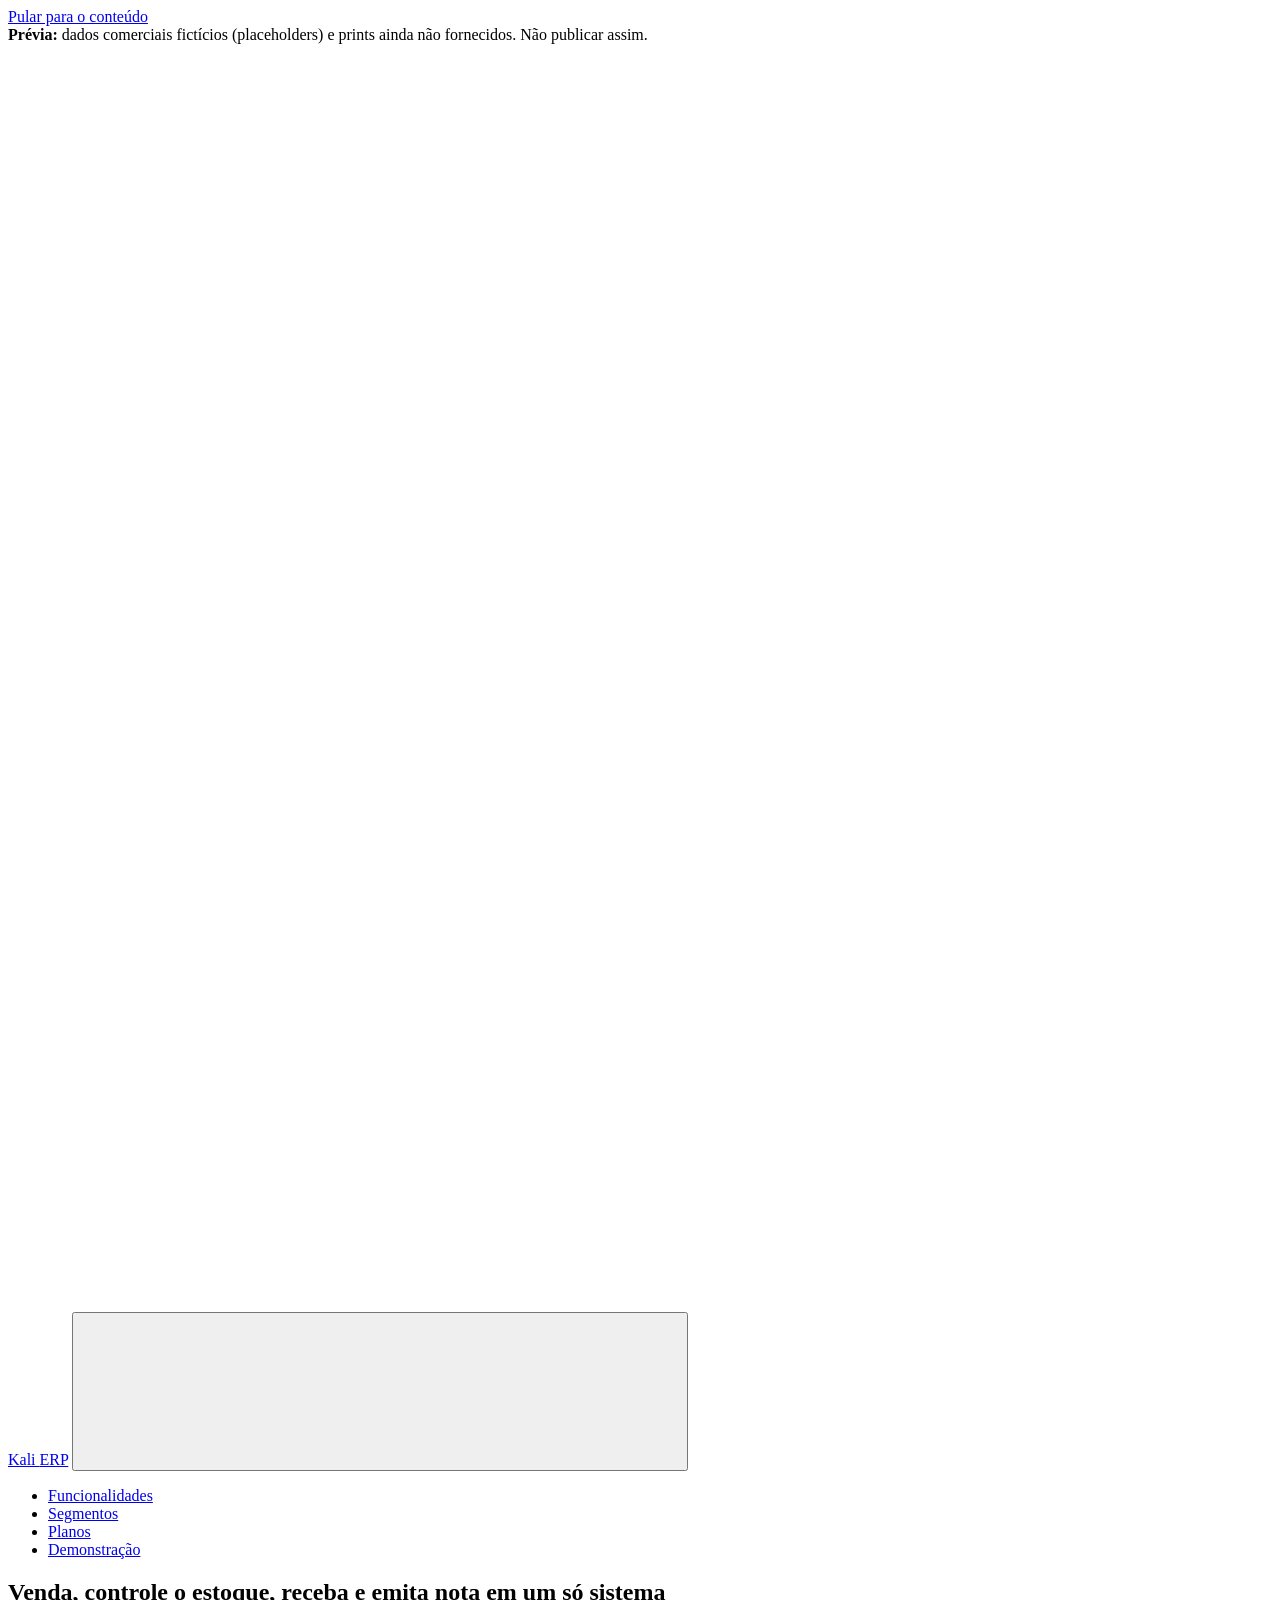
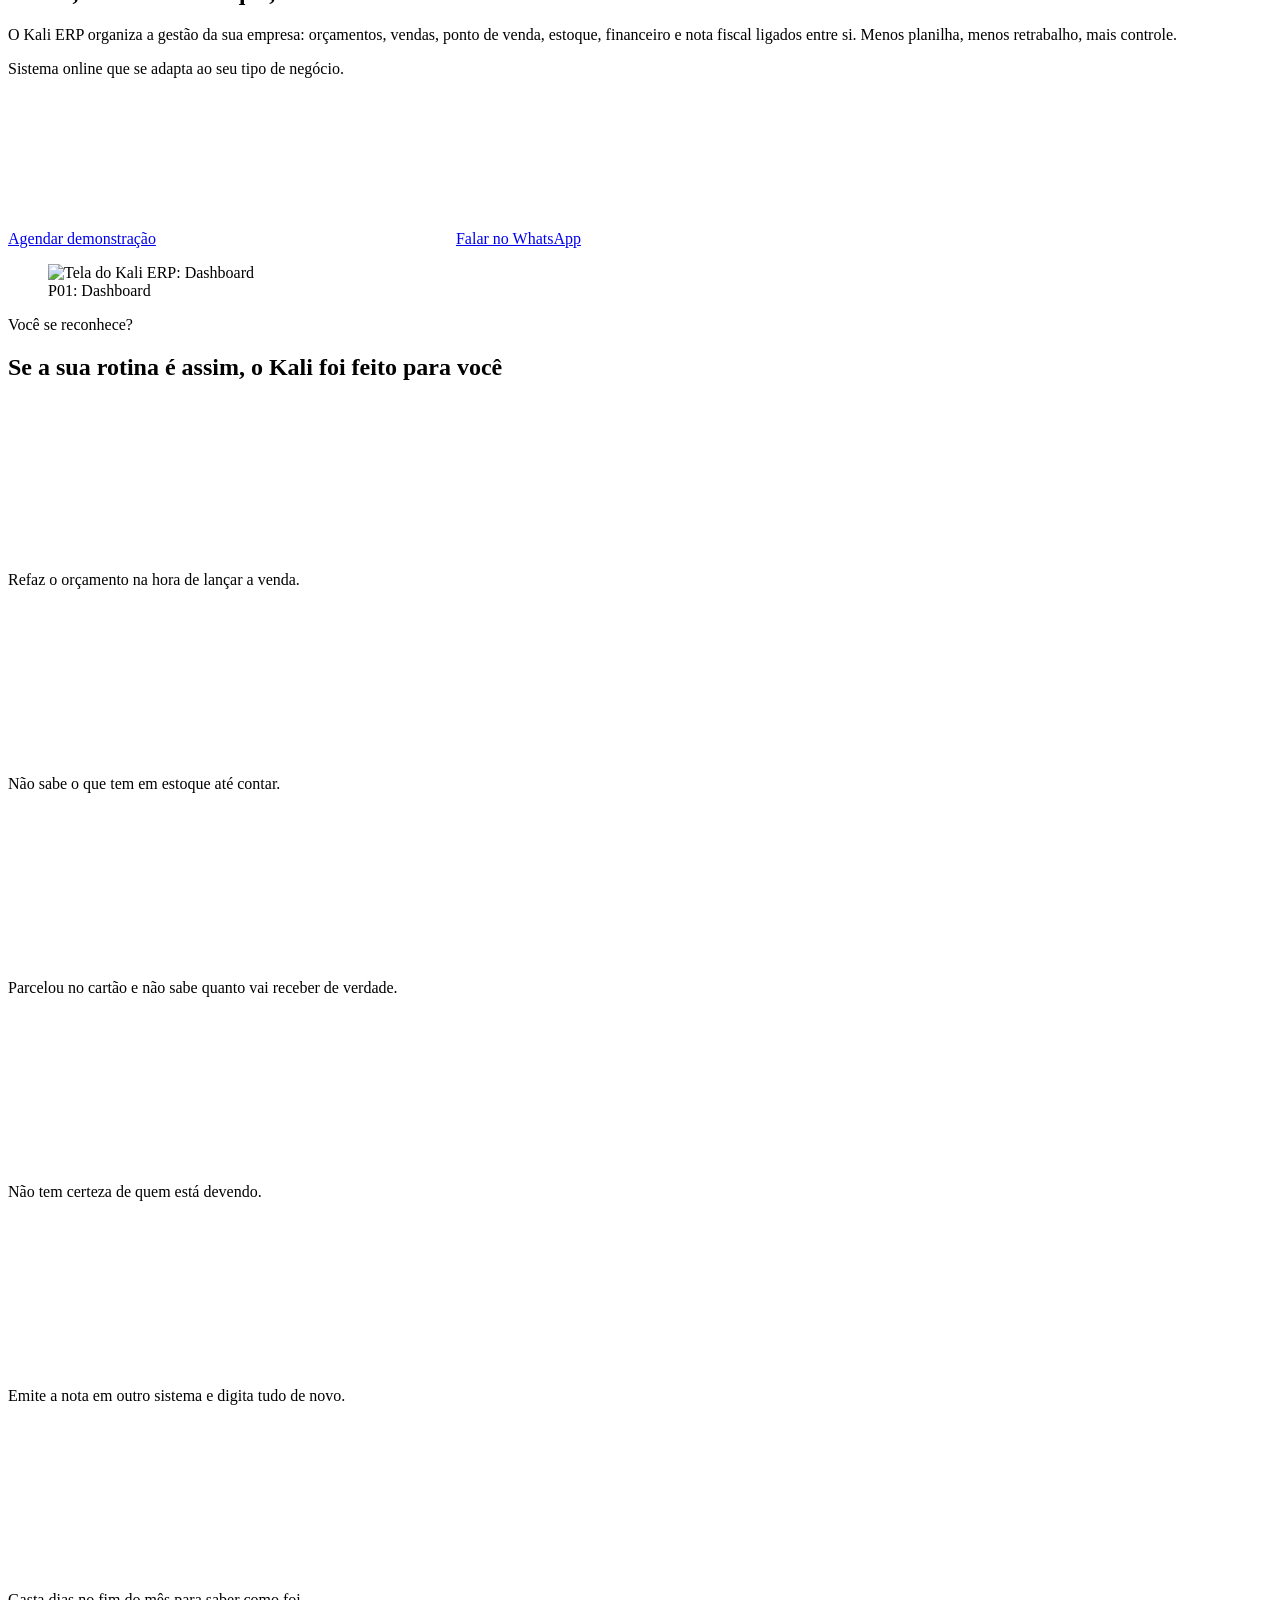
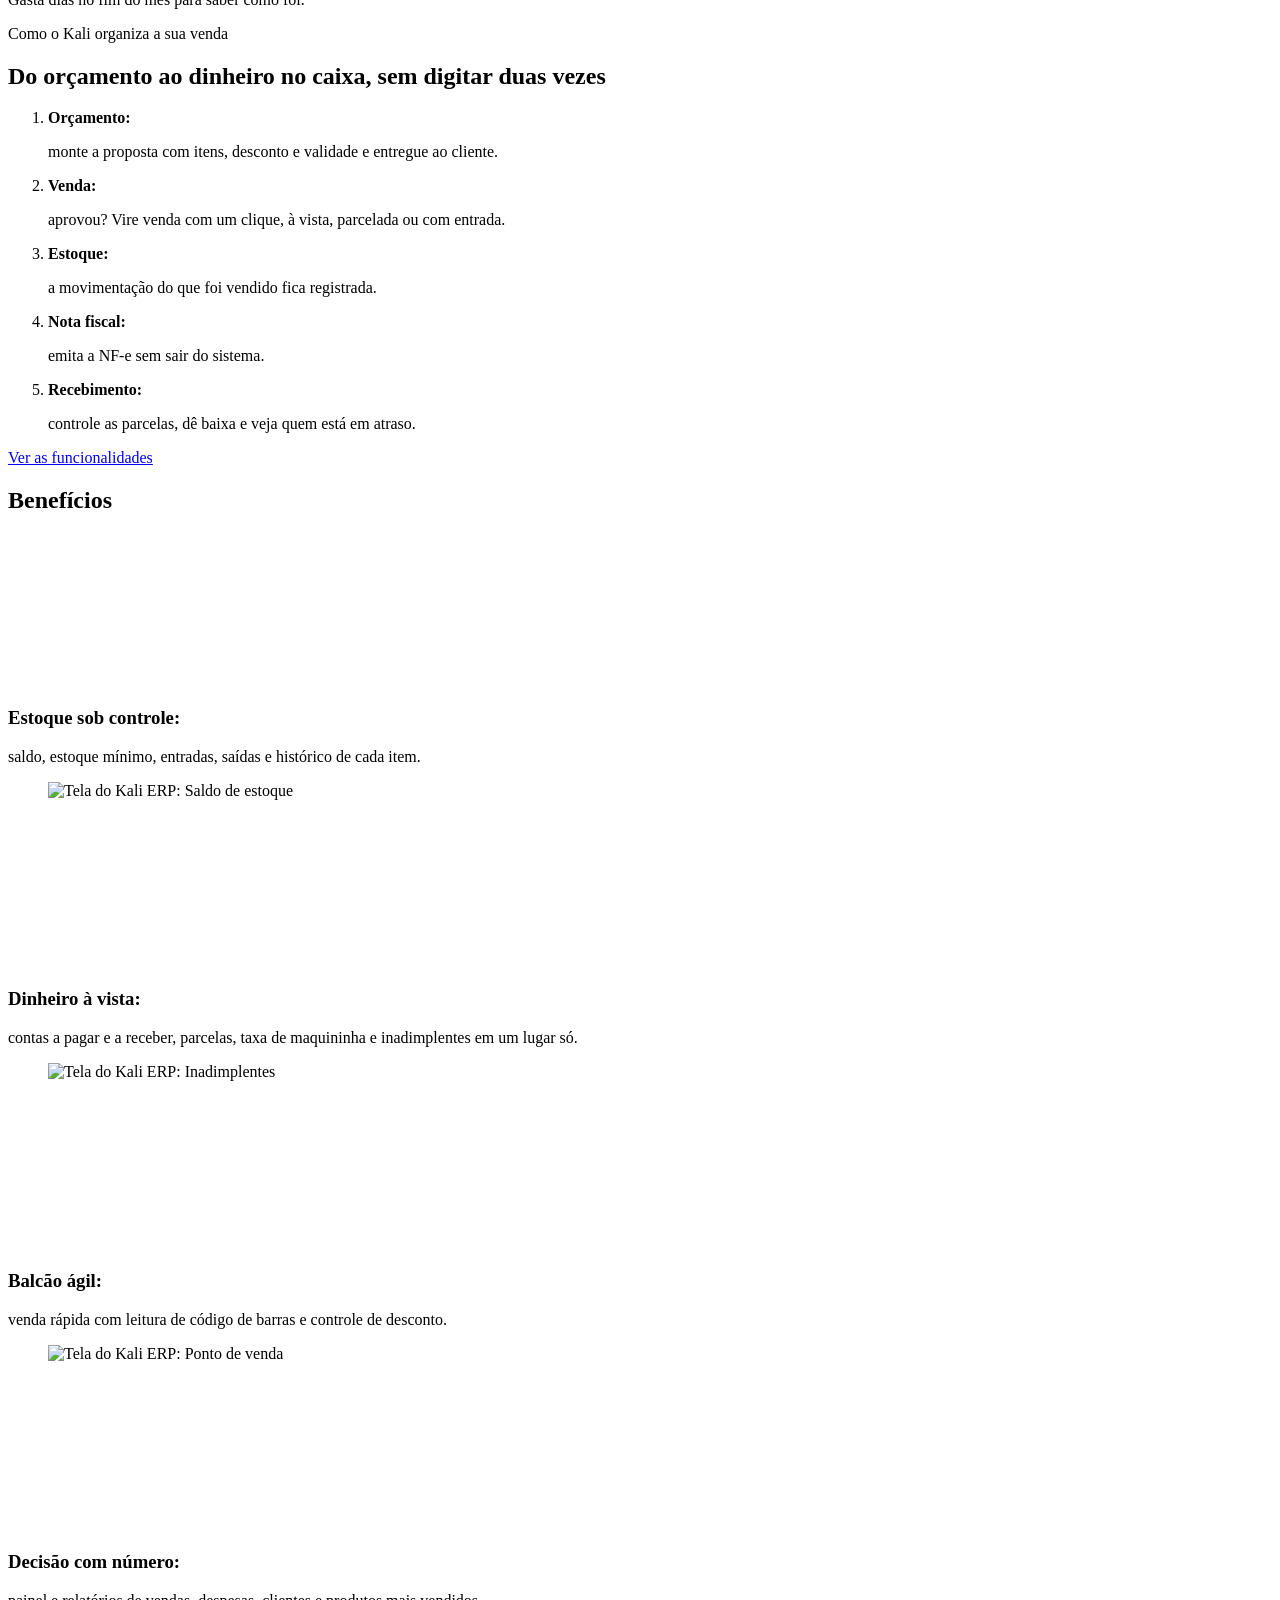
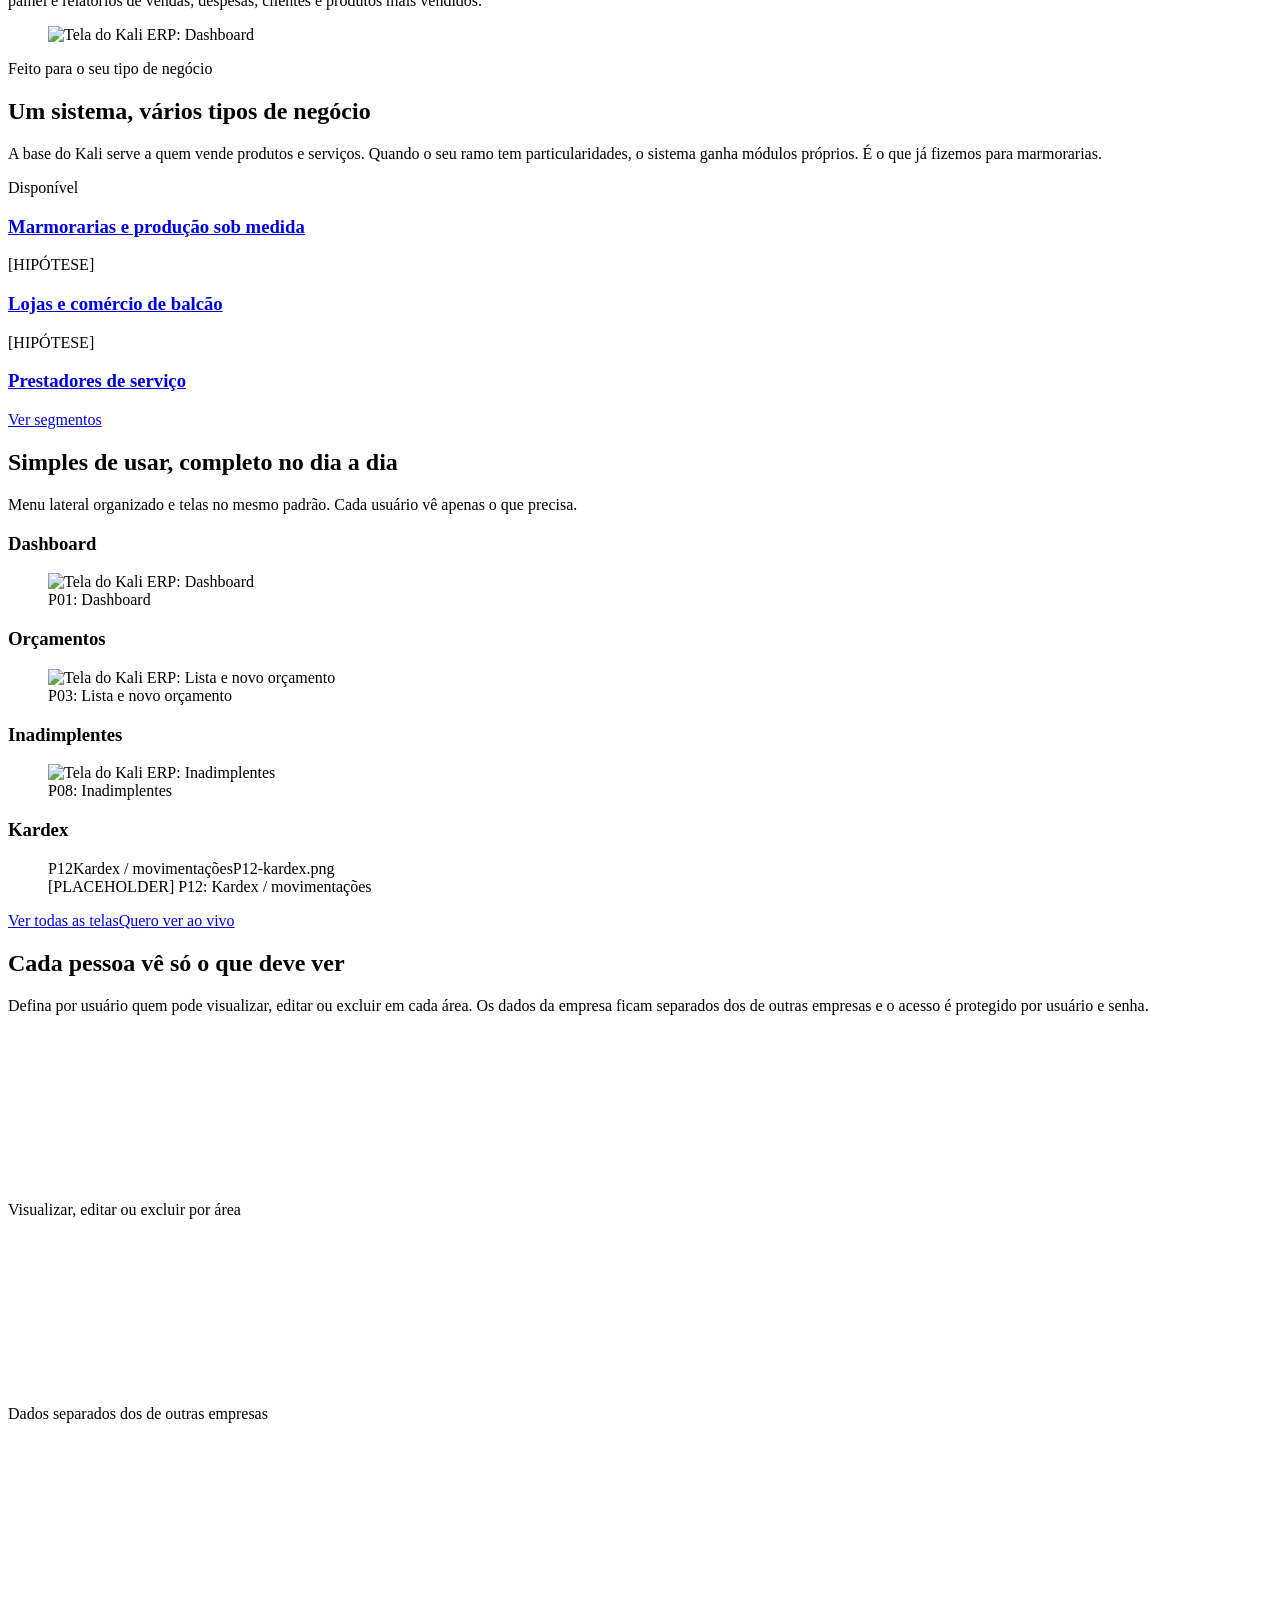
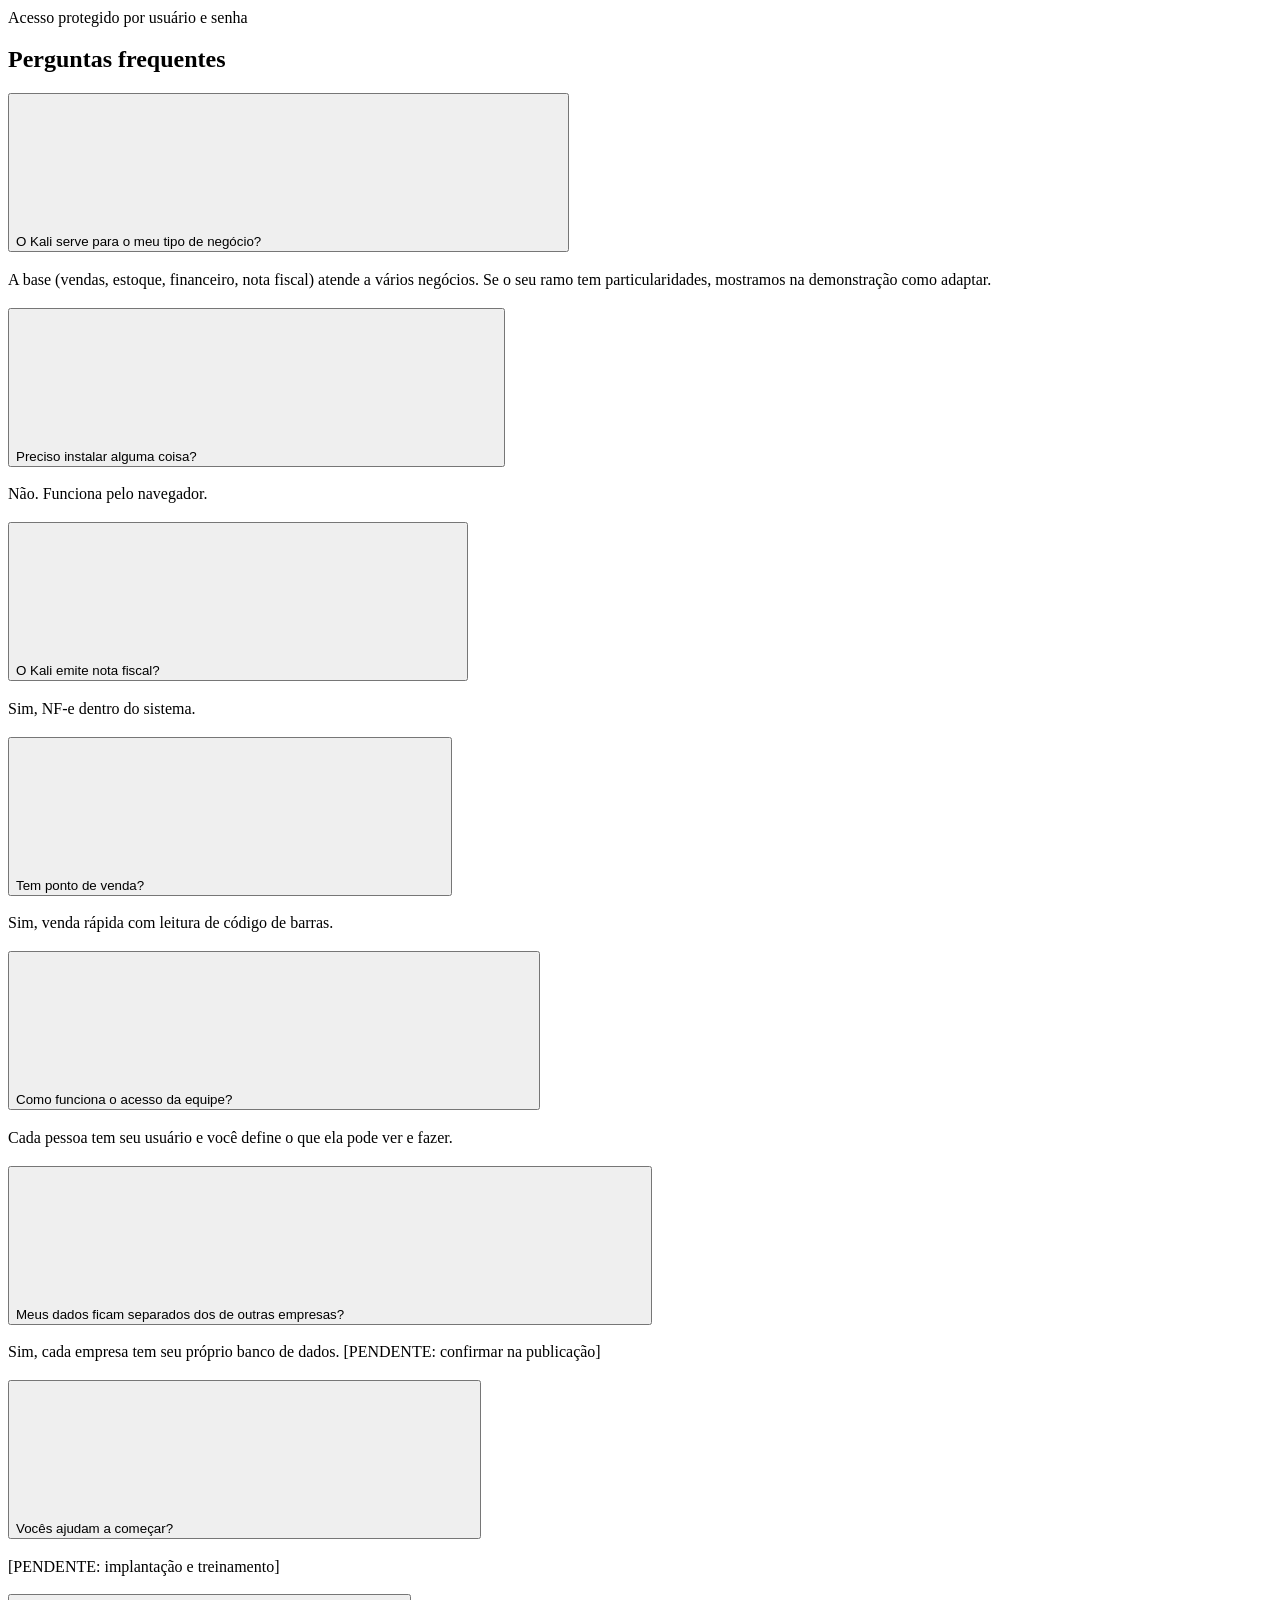
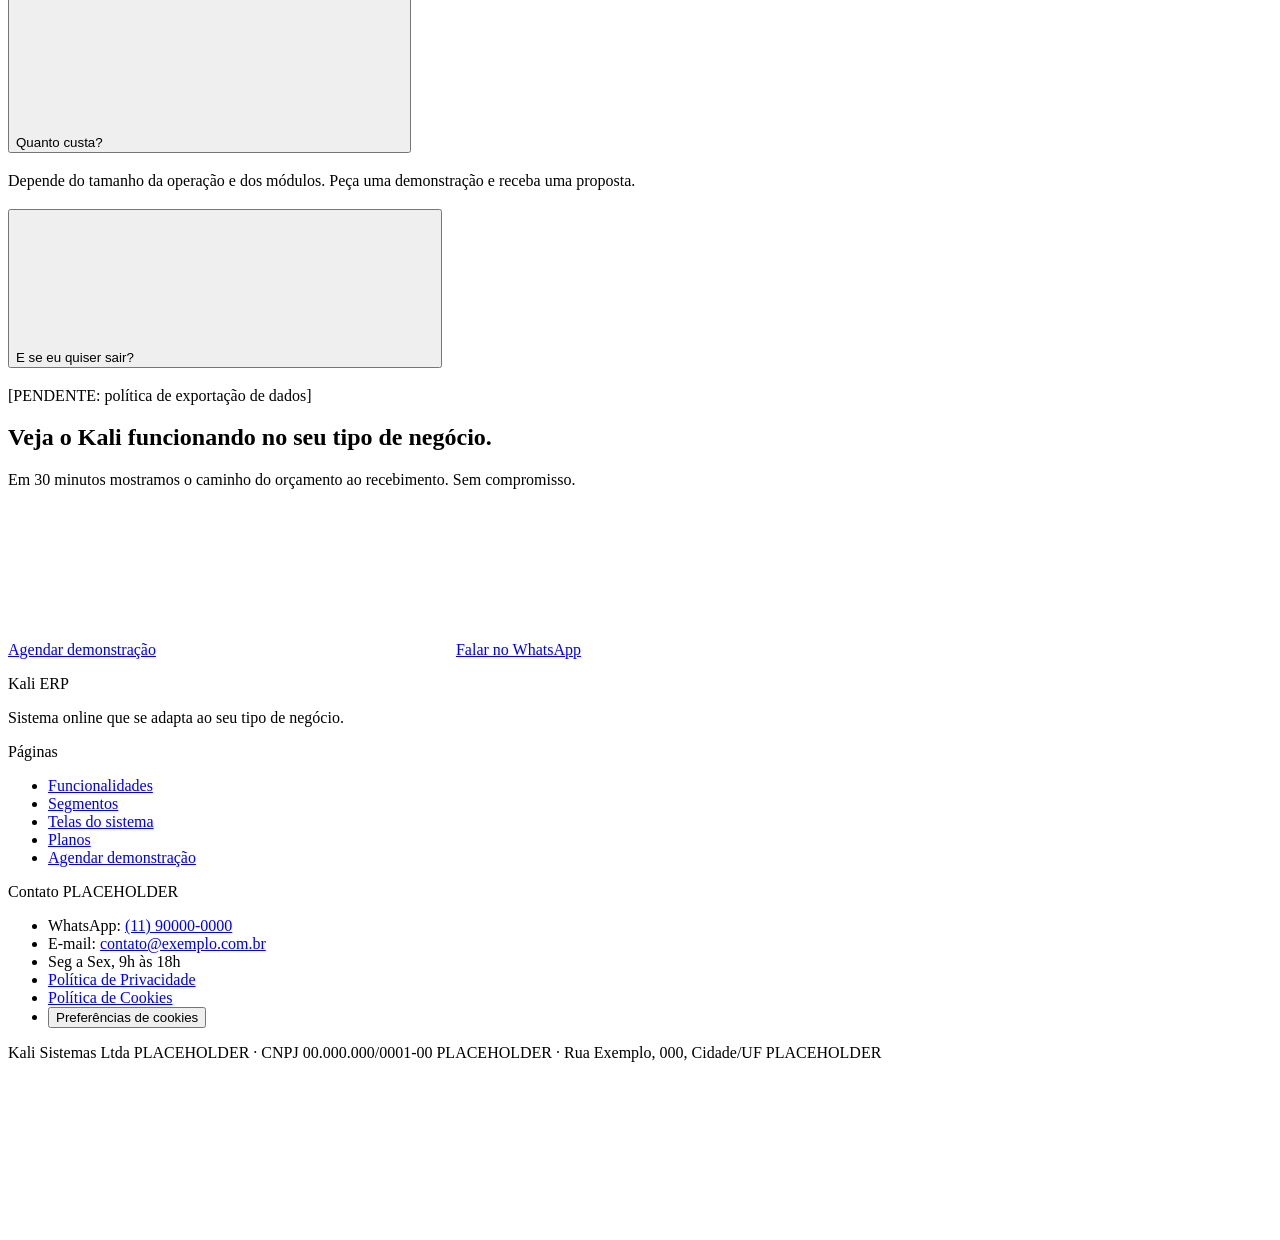
==== commit f610ed9f: "Add full site assets (css, js, fonts, images, pages) Co-Authored-By: Claude Sonnet 5.5 <noreply@anth" ====
--- a/public/index.html
+++ b/public/index.html
@@ -1,2384 +1,98 @@
 <!DOCTYPE html>
 <html lang="pt-BR">
 <head>
-  <meta charset="UTF-8">
-  <meta name="viewport" content="width=device-width, initial-scale=1.0">
-  <title>KALI ERP — Gestão Completa para Marmoraria | GDIAS</title>
-  <meta name="description" content="KALI ERP é o sistema de gestão da GDIAS Marmoraria. Controla orçamentos, produção, estoque, financeiro, fiscal e agendamento de serviços em um único lugar.">
-
-  <style>
-    @import url('https://fonts.googleapis.com/css2?family=Inter:wght@300;400;500;600;700;800&family=JetBrains+Mono:wght@400;500&display=swap');
-
-    /* =============================================
-       CSS CUSTOM PROPERTIES
-    ============================================= */
-    :root {
-      /* Brand palette — extraída do projeto */
-      --color-dark:        #1c2333;
-      --color-dark-deeper: #141c2d;
-      --color-darkest:     #0d1520;
-      --color-accent:      #00ccff;
-      --color-teal:        #0f766e;
-      --color-bg:          #eceff3;
-      --color-text:        #0f172a;
-      --color-muted:       #64748b;
-      --color-border:      #e2e8f0;
-      --color-white:       #ffffff;
-
-      /* Derived / alpha */
-      --color-accent-dim:  rgba(0, 204, 255, 0.12);
-      --color-teal-dim:    rgba(15, 118, 110, 0.12);
-
-      /* Typography */
-      --font-sans: 'Inter', system-ui, -apple-system, sans-serif;
-      --font-mono: 'JetBrains Mono', 'Courier New', monospace;
-
-      /* Shape */
-      --radius-sm: 4px;
-      --radius-md: 8px;
-      --radius-lg: 16px;
-      --radius-xl: 24px;
-
-      /* Elevation */
-      --shadow-sm: 0 1px 3px rgba(0, 0, 0, .08), 0 1px 2px rgba(0, 0, 0, .05);
-      --shadow-md: 0 4px 16px rgba(0, 0, 0, .10);
-      --shadow-lg: 0 12px 40px rgba(0, 0, 0, .16);
-
-      /* Motion */
-      --transition: 0.2s ease;
-    }
-
-    /* =============================================
-       RESET
-    ============================================= */
-    *, *::before, *::after { box-sizing: border-box; margin: 0; padding: 0; }
-    html { scroll-behavior: smooth; font-size: 16px; }
-    body {
-      font-family: var(--font-sans);
-      background: var(--color-bg);
-      color: var(--color-text);
-      line-height: 1.6;
-      -webkit-font-smoothing: antialiased;
-      -moz-osx-font-smoothing: grayscale;
-    }
-    img { max-width: 100%; display: block; }
-    a { text-decoration: none; color: inherit; }
-    ul, ol { list-style: none; }
-    code {
-      font-family: var(--font-mono);
-      font-size: 0.875em;
-    }
-
-    /* =============================================
-       SKIP LINK (acessibilidade)
-    ============================================= */
-    .skip-link {
-      position: absolute;
-      top: -100%;
-      left: 16px;
-      z-index: 999;
-      padding: 8px 16px;
-      background: var(--color-accent);
-      color: var(--color-dark);
-      font-weight: 600;
-      border-radius: 0 0 var(--radius-md) var(--radius-md);
-      transition: top 0.2s;
-    }
-    .skip-link:focus { top: 0; }
-
-    /* =============================================
-       UTILITIES
-    ============================================= */
-    .container {
-      max-width: 1200px;
-      margin: 0 auto;
-      padding: 0 24px;
-    }
-
-    .section-eyebrow {
-      display: inline-block;
-      font-size: 0.6875rem;
-      font-weight: 700;
-      letter-spacing: 0.14em;
-      text-transform: uppercase;
-      color: var(--color-teal);
-      margin-bottom: 12px;
-    }
-
-    .section-title {
-      font-size: clamp(1.75rem, 4vw, 2.5rem);
-      font-weight: 800;
-      line-height: 1.15;
-      color: var(--color-text);
-      letter-spacing: -0.02em;
-      margin-bottom: 16px;
-    }
-
-    .section-subtitle {
-      font-size: 1.0625rem;
-      color: var(--color-muted);
-      line-height: 1.7;
-      max-width: 600px;
-    }
-
-    /* =============================================
-       HEADER
-    ============================================= */
-    .site-header {
-      position: fixed;
-      inset: 0 0 auto 0;
-      z-index: 100;
-      background: rgba(28, 35, 51, 0.96);
-      backdrop-filter: blur(14px);
-      -webkit-backdrop-filter: blur(14px);
-      border-bottom: 1px solid rgba(255, 255, 255, .07);
-    }
-
-    .header-inner {
-      display: flex;
-      align-items: center;
-      justify-content: space-between;
-      height: 64px;
-    }
-
-    /* Logo */
-    .logo {
-      display: flex;
-      align-items: center;
-      gap: 10px;
-    }
-
-    .logo-mark {
-      width: 36px;
-      height: 36px;
-      background: linear-gradient(135deg, var(--color-accent), var(--color-teal));
-      border-radius: var(--radius-md);
-      display: flex;
-      align-items: center;
-      justify-content: center;
-      flex-shrink: 0;
-    }
-
-    .logo-mark svg { width: 18px; height: 18px; }
-
-    .logo-wordmark { display: flex; flex-direction: column; }
-
-    .logo-name {
-      font-size: 1.0625rem;
-      font-weight: 800;
-      color: var(--color-white);
-      letter-spacing: -0.01em;
-      line-height: 1.1;
-    }
-
-    .logo-name em {
-      font-style: normal;
-      color: var(--color-accent);
-    }
-
-    .logo-sub-text {
-      font-size: 0.625rem;
-      font-weight: 400;
-      color: rgba(255, 255, 255, .35);
-      letter-spacing: 0.04em;
-    }
-
-    /* Nav */
-    .site-nav {
-      display: flex;
-      align-items: center;
-      gap: 28px;
-    }
-
-    .site-nav a {
-      font-size: 0.875rem;
-      font-weight: 500;
-      color: rgba(255, 255, 255, .6);
-      transition: color var(--transition);
-    }
-
-    .site-nav a:hover { color: rgba(255, 255, 255, .95); }
-
-    .nav-cta {
-      padding: 8px 20px;
-      background: var(--color-accent) !important;
-      color: var(--color-dark) !important;
-      border-radius: var(--radius-md);
-      font-weight: 700 !important;
-      font-size: 0.8125rem !important;
-      transition: box-shadow var(--transition), transform var(--transition) !important;
-    }
-
-    .nav-cta:hover {
-      box-shadow: 0 4px 16px rgba(0, 204, 255, .35);
-      transform: translateY(-1px);
-    }
-
-    /* =============================================
-       HERO
-    ============================================= */
-    .hero {
-      padding: 136px 0 88px;
-      background: linear-gradient(155deg, var(--color-dark) 0%, #162035 55%, #0e1b30 100%);
-      position: relative;
-      overflow: hidden;
-    }
-
-    /* Decorative glows */
-    .hero::before,
-    .hero::after {
-      content: '';
-      position: absolute;
-      border-radius: 50%;
-      pointer-events: none;
-    }
-
-    .hero::before {
-      top: -220px;
-      right: -180px;
-      width: 700px;
-      height: 700px;
-      background: radial-gradient(circle, rgba(0, 204, 255, .07) 0%, transparent 65%);
-    }
-
-    .hero::after {
-      bottom: -120px;
-      left: -120px;
-      width: 560px;
-      height: 560px;
-      background: radial-gradient(circle, rgba(15, 118, 110, .07) 0%, transparent 65%);
-    }
-
-    .hero-inner {
-      display: grid;
-      grid-template-columns: 1fr 1fr;
-      gap: 64px;
-      align-items: center;
-      position: relative;
-      z-index: 1;
-    }
-
-    /* Tag acima do h1 */
-    .hero-tag {
-      display: inline-flex;
-      align-items: center;
-      gap: 8px;
-      background: rgba(0, 204, 255, .09);
-      border: 1px solid rgba(0, 204, 255, .22);
-      border-radius: 100px;
-      padding: 5px 14px;
-      font-size: 0.8125rem;
-      font-weight: 500;
-      color: var(--color-accent);
-      margin-bottom: 24px;
-    }
-
-    .hero-tag-dot {
-      width: 6px;
-      height: 6px;
-      border-radius: 50%;
-      background: var(--color-accent);
-      animation: blink 2.2s ease-in-out infinite;
-    }
-
-    @keyframes blink {
-      0%, 100% { opacity: 1; }
-      50%       { opacity: .35; }
-    }
-
-    /* Heading principal */
-    .hero-title {
-      font-size: clamp(2.25rem, 5.5vw, 3.75rem);
-      font-weight: 800;
-      line-height: 1.1;
-      color: var(--color-white);
-      letter-spacing: -0.025em;
-      margin-bottom: 20px;
-    }
-
-    .hero-title .gradient-text {
-      background: linear-gradient(90deg, var(--color-accent) 0%, #7dd3fc 100%);
-      -webkit-background-clip: text;
-      -webkit-text-fill-color: transparent;
-      background-clip: text;
-    }
-
-    .hero-subtitle {
-      font-size: 1.0625rem;
-      color: rgba(255, 255, 255, .55);
-      margin-bottom: 40px;
-      line-height: 1.75;
-      max-width: 500px;
-    }
-
-    .hero-subtitle strong { color: rgba(255, 255, 255, .8); font-weight: 600; }
-
-    /* CTAs */
-    .hero-actions {
-      display: flex;
-      gap: 14px;
-      flex-wrap: wrap;
-    }
-
-    .btn {
-      display: inline-flex;
-      align-items: center;
-      gap: 8px;
-      padding: 13px 26px;
-      border-radius: var(--radius-md);
-      font-size: 0.9375rem;
-      font-weight: 600;
-      font-family: var(--font-sans);
-      cursor: pointer;
-      border: none;
-      transition: all var(--transition);
-    }
-
-    .btn--primary {
-      background: var(--color-accent);
-      color: var(--color-dark);
-    }
-
-    .btn--primary:hover {
-      background: #1ad6ff;
-      transform: translateY(-2px);
-      box-shadow: 0 8px 24px rgba(0, 204, 255, .32);
-    }
-
-    .btn--outline {
-      background: transparent;
-      color: rgba(255, 255, 255, .75);
-      border: 1.5px solid rgba(255, 255, 255, .18);
-    }
-
-    .btn--outline:hover {
-      border-color: rgba(255, 255, 255, .45);
-      color: var(--color-white);
-      background: rgba(255, 255, 255, .04);
-    }
-
-    /* Métricas */
-    .hero-metrics {
-      display: grid;
-      grid-template-columns: repeat(3, 1fr);
-      gap: 0;
-      margin-top: 52px;
-      padding-top: 40px;
-      border-top: 1px solid rgba(255, 255, 255, .08);
-    }
-
-    .metric {
-      text-align: center;
-      padding: 0 16px;
-      position: relative;
-    }
-
-    .metric + .metric::before {
-      content: '';
-      position: absolute;
-      left: 0;
-      top: 15%;
-      bottom: 15%;
-      width: 1px;
-      background: rgba(255, 255, 255, .08);
-    }
-
-    .metric-value {
-      font-size: 2rem;
-      font-weight: 800;
-      color: var(--color-accent);
-      line-height: 1.1;
-      margin-bottom: 4px;
-      letter-spacing: -0.02em;
-    }
-
-    .metric-value.small { font-size: 1.25rem; }
-
-    .metric-label {
-      font-size: 0.75rem;
-      color: rgba(255, 255, 255, .4);
-      font-weight: 500;
-      letter-spacing: 0.02em;
-    }
-
-    /* =============================================
-       HERO VISUAL — App mockup (lado direito)
-    ============================================= */
-    .hero-visual {
-      position: relative;
-    }
-
-    .app-mockup {
-      background: var(--color-dark);
-      border-radius: var(--radius-xl);
-      border: 1px solid rgba(255, 255, 255, .09);
-      overflow: hidden;
-      box-shadow:
-        var(--shadow-lg),
-        0 0 90px rgba(0, 204, 255, .07),
-        inset 0 1px 0 rgba(255, 255, 255, .05);
-    }
-
-    /* Traffic lights bar */
-    .mockup-bar {
-      background: var(--color-darkest);
-      padding: 11px 16px;
-      display: flex;
-      align-items: center;
-      gap: 6px;
-      border-bottom: 1px solid rgba(255, 255, 255, .05);
-    }
-
-    .mockup-dot {
-      width: 10px;
-      height: 10px;
-      border-radius: 50%;
-    }
-
-    .mockup-dot:nth-child(1) { background: #ff5f57; }
-    .mockup-dot:nth-child(2) { background: #ffbd2e; }
-    .mockup-dot:nth-child(3) { background: #28c840; }
-
-    .mockup-url {
-      flex: 1;
-      margin-left: 10px;
-      background: rgba(255, 255, 255, .05);
-      border-radius: var(--radius-sm);
-      padding: 4px 12px;
-      font-family: var(--font-mono);
-      font-size: 0.6875rem;
-      color: rgba(255, 255, 255, .3);
-    }
-
-    /* Body: sidebar + main */
-    .mockup-body {
-      display: flex;
-      height: 320px;
-    }
-
-    .mockup-sidebar {
-      width: 52px;
-      background: var(--color-darkest);
-      border-right: 1px solid rgba(255, 255, 255, .05);
-      display: flex;
-      flex-direction: column;
-      align-items: center;
-      padding: 14px 0;
-      gap: 18px;
-    }
-
-    .mock-ico {
-      width: 30px;
-      height: 30px;
-      border-radius: var(--radius-sm);
-      display: flex;
-      align-items: center;
-      justify-content: center;
-    }
-
-    .mock-ico--active { background: rgba(0, 204, 255, .14); }
-
-    .mock-ico svg { width: 14px; height: 14px; }
-
-    .mockup-content { flex: 1; padding: 18px; overflow: hidden; }
-
-    .mockup-page-title {
-      font-size: 0.8125rem;
-      font-weight: 600;
-      color: rgba(255, 255, 255, .8);
-      margin-bottom: 14px;
-    }
-
-    .mockup-stat-row {
-      display: grid;
-      grid-template-columns: repeat(3, 1fr);
-      gap: 8px;
-      margin-bottom: 14px;
-    }
-
-    .mockup-stat {
-      background: rgba(255, 255, 255, .05);
-      border: 1px solid rgba(255, 255, 255, .06);
-      border-radius: var(--radius-md);
-      padding: 10px 10px 8px;
-    }
-
-    .mockup-stat-lbl {
-      font-size: 0.5625rem;
-      color: rgba(255, 255, 255, .3);
-      text-transform: uppercase;
-      letter-spacing: 0.08em;
-      margin-bottom: 3px;
-    }
-
-    .mockup-stat-val {
-      font-size: 0.9375rem;
-      font-weight: 700;
-      color: rgba(255, 255, 255, .85);
-    }
-
-    .mockup-stat-val.c-accent { color: var(--color-accent); }
-    .mockup-stat-val.c-teal   { color: #2dd4bf; }
-
-    /* Mini bar chart */
-    .mockup-chart {
-      background: rgba(255, 255, 255, .03);
-      border: 1px solid rgba(255, 255, 255, .05);
-      border-radius: var(--radius-md);
-      padding: 10px 12px 8px;
-      height: 92px;
-      display: flex;
-      align-items: flex-end;
-      gap: 5px;
-    }
-
-    .chart-b {
-      flex: 1;
-      border-radius: 2px 2px 0 0;
-      background: rgba(0, 204, 255, .25);
-      transition: background var(--transition);
-    }
-
-    .chart-b:nth-child(3) { background: rgba(0, 204, 255, .55); }
-    .chart-b:nth-child(5) { background: var(--color-accent); }
-    .chart-b:nth-child(7) { background: rgba(0, 204, 255, .7); }
-
-    /* =============================================
-       SOBRE
-    ============================================= */
-    .section-sobre {
-      padding: 104px 0;
-      background: var(--color-white);
-    }
-
-    .sobre-grid {
-      display: grid;
-      grid-template-columns: 1fr 1fr;
-      gap: 80px;
-      align-items: center;
-    }
-
-    .sobre-features {
-      margin-top: 36px;
-      display: flex;
-      flex-direction: column;
-      gap: 20px;
-    }
-
-    .sobre-feature {
-      display: flex;
-      align-items: flex-start;
-      gap: 14px;
-    }
-
-    .feature-ico {
-      width: 40px;
-      height: 40px;
-      min-width: 40px;
-      border-radius: var(--radius-md);
-      background: var(--color-teal-dim);
-      display: flex;
-      align-items: center;
-      justify-content: center;
-    }
-
-    .feature-ico svg { width: 18px; height: 18px; color: var(--color-teal); }
-
-    .feature-body h4 {
-      font-size: 0.9375rem;
-      font-weight: 700;
-      color: var(--color-text);
-      margin-bottom: 3px;
-    }
-
-    .feature-body p {
-      font-size: 0.875rem;
-      color: var(--color-muted);
-      line-height: 1.65;
-    }
-
-    /* Interface preview (lado direito da seção Sobre) */
-    .interface-preview {
-      background: var(--color-dark);
-      border-radius: var(--radius-xl);
-      border: 1px solid rgba(255, 255, 255, .07);
-      overflow: hidden;
-      box-shadow: var(--shadow-lg);
-    }
-
-    .iface-bar {
-      background: var(--color-darkest);
-      padding: 9px 14px;
-      display: flex;
-      align-items: center;
-      gap: 5px;
-      border-bottom: 1px solid rgba(255, 255, 255, .05);
-    }
-
-    .iface-dot {
-      width: 8px;
-      height: 8px;
-      border-radius: 50%;
-    }
-
-    .iface-dot:nth-child(1) { background: #ff5f57; }
-    .iface-dot:nth-child(2) { background: #ffbd2e; }
-    .iface-dot:nth-child(3) { background: #28c840; }
-
-    .iface-body { display: flex; }
-
-    /* Sidebar da interface */
-    .iface-sidebar {
-      width: 160px;
-      background: var(--color-darkest);
-      padding: 14px 10px;
-      border-right: 1px solid rgba(255, 255, 255, .04);
-    }
-
-    .iface-logo {
-      font-size: 0.8125rem;
-      font-weight: 700;
-      color: var(--color-accent);
-      margin-bottom: 18px;
-      padding: 0 4px;
-    }
-
-    .iface-menu-item {
-      display: flex;
-      align-items: center;
-      gap: 7px;
-      padding: 7px 8px;
-      border-radius: var(--radius-sm);
-      font-size: 0.6875rem;
-      color: rgba(255, 255, 255, .4);
-      margin-bottom: 2px;
-    }
-
-    .iface-menu-item.active {
-      background: rgba(0, 204, 255, .1);
-      color: var(--color-accent);
-    }
-
-    .iface-menu-item svg { width: 12px; height: 12px; flex-shrink: 0; }
-
-    /* Conteúdo principal da interface */
-    .iface-main { flex: 1; padding: 14px; }
-
-    .iface-page-title {
-      font-size: 0.75rem;
-      font-weight: 600;
-      color: rgba(255, 255, 255, .75);
-      margin-bottom: 12px;
-    }
-
-    .iface-cards {
-      display: grid;
-      grid-template-columns: 1fr 1fr;
-      gap: 7px;
-      margin-bottom: 12px;
-    }
-
-    .iface-card {
-      background: rgba(255, 255, 255, .04);
-      border: 1px solid rgba(255, 255, 255, .06);
-      border-radius: var(--radius-sm);
-      padding: 9px;
-    }
-
-    .iface-card-lbl {
-      font-size: 0.5625rem;
-      color: rgba(255, 255, 255, .3);
-      text-transform: uppercase;
-      letter-spacing: 0.1em;
-    }
-
-    .iface-card-val {
-      font-size: 1rem;
-      font-weight: 700;
-      color: rgba(255, 255, 255, .8);
-      margin-top: 2px;
-    }
-
-    .iface-card-val.ca { color: var(--color-accent); }
-    .iface-card-val.ct { color: #2dd4bf; }
-
-    /* Mini tabela */
-    .iface-table-hd,
-    .iface-table-row {
-      display: grid;
-      grid-template-columns: 1.8fr 1fr 1fr;
-      gap: 6px;
-      padding: 5px 7px;
-      border: 1px solid rgba(255, 255, 255, .04);
-    }
-
-    .iface-table-hd {
-      background: rgba(255, 255, 255, .03);
-      border-radius: var(--radius-sm) var(--radius-sm) 0 0;
-    }
-
-    .iface-table-row { border-top: none; }
-
-    .iface-th {
-      font-size: 0.5625rem;
-      color: rgba(255, 255, 255, .28);
-      text-transform: uppercase;
-      letter-spacing: 0.08em;
-    }
-
-    .iface-td { font-size: 0.625rem; color: rgba(255, 255, 255, .5); }
-
-    .iface-status {
-      display: inline-block;
-      padding: 1px 6px;
-      border-radius: 100px;
-      font-size: 0.5625rem;
-      font-weight: 600;
-    }
-
-    .iface-status--ok   { background: rgba(15, 118, 110, .3); color: #2dd4bf; }
-    .iface-status--pend { background: rgba(0, 204, 255, .18); color: var(--color-accent); }
-
-    /* =============================================
-       MÓDULOS
-    ============================================= */
-    .section-modulos {
-      padding: 104px 0;
-      background: var(--color-bg);
-    }
-
-    .section-header-centered {
-      text-align: center;
-      margin-bottom: 56px;
-    }
-
-    .section-header-centered .section-subtitle { margin: 0 auto; }
-
-    .modulos-grid {
-      display: grid;
-      grid-template-columns: repeat(3, 1fr);
-      gap: 20px;
-    }
-
-    .modulo-card {
-      background: var(--color-white);
-      border: 1px solid var(--color-border);
-      border-radius: var(--radius-lg);
-      padding: 28px;
-      position: relative;
-      overflow: hidden;
-      transition: transform var(--transition), box-shadow var(--transition), border-color var(--transition);
-    }
-
-    /* Barra superior animada */
-    .modulo-card::after {
-      content: '';
-      position: absolute;
-      top: 0; left: 0; right: 0;
-      height: 3px;
-      background: linear-gradient(90deg, var(--color-accent), var(--color-teal));
-      opacity: 0;
-      transition: opacity var(--transition);
-    }
-
-    .modulo-card:hover {
-      transform: translateY(-4px);
-      box-shadow: var(--shadow-md);
-      border-color: rgba(0, 204, 255, .22);
-    }
-
-    .modulo-card:hover::after { opacity: 1; }
-
-    /* Ícone */
-    .modulo-icon {
-      width: 48px;
-      height: 48px;
-      border-radius: var(--radius-md);
-      display: flex;
-      align-items: center;
-      justify-content: center;
-      margin-bottom: 18px;
-    }
-
-    .modulo-icon svg { width: 22px; height: 22px; }
-
-    .mi--blue   { background: var(--color-accent-dim); }
-    .mi--blue   svg { color: var(--color-accent); }
-
-    .mi--teal   { background: var(--color-teal-dim); }
-    .mi--teal   svg { color: var(--color-teal); }
-
-    .mi--amber  { background: rgba(245, 158, 11, .1); }
-    .mi--amber  svg { color: #d97706; }
-
-    .mi--indigo { background: rgba(99, 102, 241, .1); }
-    .mi--indigo svg { color: #6366f1; }
-
-    .mi--rose   { background: rgba(244, 63, 94, .1); }
-    .mi--rose   svg { color: #f43f5e; }
-
-    .modulo-num {
-      font-size: 0.6875rem;
-      font-weight: 600;
-      letter-spacing: 0.1em;
-      text-transform: uppercase;
-      color: var(--color-muted);
-      margin-bottom: 6px;
-    }
-
-    .modulo-name {
-      font-size: 1.0625rem;
-      font-weight: 700;
-      color: var(--color-text);
-      margin-bottom: 8px;
-    }
-
-    .modulo-desc {
-      font-size: 0.875rem;
-      color: var(--color-muted);
-      line-height: 1.65;
-    }
-
-    /* Card de destaque — Módulo Marmoraria */
-    .modulo-card--highlight {
-      background: linear-gradient(140deg, #0d1a2e 0%, #162035 100%);
-      border-color: rgba(0, 204, 255, .18);
-    }
-
-    .modulo-card--highlight::after { opacity: 1; }
-
-    .modulo-card--highlight .modulo-num  { color: rgba(0, 204, 255, .5); }
-    .modulo-card--highlight .modulo-name { color: var(--color-accent); }
-    .modulo-card--highlight .modulo-desc { color: rgba(255, 255, 255, .5); }
-
-    /* =============================================
-       TECNOLOGIAS
-    ============================================= */
-    .section-tech {
-      padding: 104px 0;
-      background: var(--color-dark);
-      position: relative;
-      overflow: hidden;
-    }
-
-    .section-tech::before {
-      content: '';
-      position: absolute;
-      top: -180px; right: -180px;
-      width: 560px; height: 560px;
-      border-radius: 50%;
-      background: radial-gradient(circle, rgba(0, 204, 255, .06) 0%, transparent 68%);
-      pointer-events: none;
-    }
-
-    .section-tech .section-eyebrow { color: rgba(0, 204, 255, .7); }
-    .section-tech .section-title   { color: var(--color-white); }
-    .section-tech .section-subtitle { color: rgba(255, 255, 255, .45); }
-
-    .tech-grid {
-      display: grid;
-      grid-template-columns: 1fr 1fr;
-      gap: 32px;
-      position: relative;
-      z-index: 1;
-    }
-
-    .tech-block {
-      background: rgba(255, 255, 255, .038);
-      border: 1px solid rgba(255, 255, 255, .07);
-      border-radius: var(--radius-lg);
-      padding: 28px 28px 24px;
-    }
-
-    .tech-block-title {
-      font-size: 0.6875rem;
-      font-weight: 700;
-      letter-spacing: 0.14em;
-      text-transform: uppercase;
-      color: rgba(255, 255, 255, .3);
-      margin-bottom: 20px;
-      display: flex;
-      align-items: center;
-      gap: 10px;
-    }
-
-    .tech-block-title::before {
-      content: '';
-      display: block;
-      width: 18px;
-      height: 2px;
-      background: var(--color-accent);
-      border-radius: 1px;
-      flex-shrink: 0;
-    }
-
-    .tech-badges { display: flex; flex-wrap: wrap; gap: 10px; }
-
-    .tech-badge {
-      display: inline-flex;
-      align-items: center;
-      gap: 8px;
-      padding: 9px 14px;
-      background: rgba(255, 255, 255, .055);
-      border: 1px solid rgba(255, 255, 255, .08);
-      border-radius: var(--radius-md);
-      transition: background var(--transition), border-color var(--transition);
-      cursor: default;
-    }
-
-    .tech-badge:hover {
-      background: rgba(0, 204, 255, .09);
-      border-color: rgba(0, 204, 255, .22);
-    }
-
-    .tech-badge-dot {
-      width: 7px;
-      height: 7px;
-      border-radius: 50%;
-      flex-shrink: 0;
-    }
-
-    .tech-badge-name {
-      font-size: 0.875rem;
-      font-weight: 500;
-      color: rgba(255, 255, 255, .8);
-    }
-
-    .tech-badge-ver {
-      font-family: var(--font-mono);
-      font-size: 0.6875rem;
-      color: rgba(255, 255, 255, .3);
-      background: rgba(255, 255, 255, .05);
-      padding: 2px 7px;
-      border-radius: var(--radius-sm);
-    }
-
-    /* Cores dos dots */
-    .dot-java   { background: #f59e0b; }
-    .dot-spring { background: #22c55e; }
-    .dot-pg     { background: #3b82f6; }
-    .dot-docker { background: #22d3ee; }
-    .dot-k8s    { background: #818cf8; }
-    .dot-nginx  { background: #22c55e; }
-    .dot-ng     { background: #f43f5e; }
-    .dot-ts     { background: #3b82f6; }
-    .dot-bs     { background: #a855f7; }
-    .dot-scss   { background: #ec4899; }
-    .dot-sig    { background: #22d3ee; }
-    .dot-sa     { background: #a3e635; }
-
-    /* =============================================
-       ARQUITETURA
-    ============================================= */
-    .section-arch {
-      padding: 104px 0;
-      background: var(--color-white);
-    }
-
-    .arch-diagram {
-      max-width: 820px;
-      margin: 0 auto;
-    }
-
-    .arch-layer-box {
-      display: flex;
-      align-items: center;
-      gap: 24px;
-      padding: 24px 28px;
-      background: var(--color-white);
-      border: 2px solid var(--color-border);
-      border-radius: var(--radius-lg);
-      transition: border-color var(--transition), box-shadow var(--transition);
-    }
-
-    .arch-layer-box:hover {
-      border-color: rgba(0, 204, 255, .4);
-      box-shadow: 0 0 0 4px var(--color-accent-dim);
-    }
-
-    .arch-layer-ico {
-      width: 52px;
-      height: 52px;
-      min-width: 52px;
-      border-radius: var(--radius-md);
-      display: flex;
-      align-items: center;
-      justify-content: center;
-    }
-
-    .arch-layer-ico svg { width: 26px; height: 26px; }
-
-    .arch-layer-info { flex: 1; min-width: 0; }
-
-    .arch-layer-name {
-      font-size: 1rem;
-      font-weight: 700;
-      color: var(--color-text);
-      margin-bottom: 4px;
-    }
-
-    .arch-layer-desc {
-      font-size: 0.875rem;
-      color: var(--color-muted);
-      line-height: 1.6;
-    }
-
-    .arch-layer-desc code {
-      padding: 1px 5px;
-      border-radius: 3px;
-      background: var(--color-bg);
-      color: var(--color-teal);
-    }
-
-    .arch-tags { display: flex; gap: 6px; flex-wrap: wrap; }
-
-    .arch-tag {
-      font-family: var(--font-mono);
-      font-size: 0.6875rem;
-      font-weight: 500;
-      padding: 4px 10px;
-      border-radius: var(--radius-sm);
-    }
-
-    /* Conector entre camadas */
-    .arch-connector {
-      display: flex;
-      flex-direction: column;
-      align-items: center;
-      padding: 4px 0;
-    }
-
-    .arch-connector-line {
-      width: 2px;
-      height: 28px;
-      background: linear-gradient(180deg, var(--color-accent) 0%, var(--color-teal) 100%);
-      position: relative;
-    }
-
-    /* Seta para baixo */
-    .arch-connector-line::after {
-      content: '';
-      position: absolute;
-      bottom: -7px;
-      left: 50%;
-      transform: translateX(-50%);
-      border-left: 6px solid transparent;
-      border-right: 6px solid transparent;
-      border-top: 8px solid var(--color-teal);
-    }
-
-    .arch-connector-label {
-      font-family: var(--font-mono);
-      font-size: 0.6875rem;
-      color: var(--color-muted);
-      margin-top: 14px;
-      padding: 3px 12px;
-      background: var(--color-bg);
-      border: 1px solid var(--color-border);
-      border-radius: 100px;
-    }
-
-    /* Cores por camada */
-    .al-fe .arch-layer-ico { background: rgba(244, 63, 94, .1); }
-    .al-fe .arch-layer-ico svg { color: #f43f5e; }
-    .al-fe .arch-tag { background: rgba(244, 63, 94, .1); color: #f43f5e; }
-    .al-fe .arch-layer-box:hover { border-color: rgba(244, 63, 94, .4); box-shadow: 0 0 0 4px rgba(244, 63, 94, .08); }
-
-    .al-api .arch-layer-ico { background: var(--color-accent-dim); }
-    .al-api .arch-layer-ico svg { color: var(--color-accent); }
-    .al-api .arch-tag { background: var(--color-accent-dim); color: var(--color-accent); }
-
-    .al-be .arch-layer-ico { background: rgba(245, 158, 11, .1); }
-    .al-be .arch-layer-ico svg { color: #d97706; }
-    .al-be .arch-tag { background: rgba(245, 158, 11, .1); color: #d97706; }
-    .al-be .arch-layer-box:hover { border-color: rgba(217, 119, 6, .4); box-shadow: 0 0 0 4px rgba(217, 119, 6, .08); }
-
-    .al-db .arch-layer-ico { background: rgba(59, 130, 246, .1); }
-    .al-db .arch-layer-ico svg { color: #3b82f6; }
-    .al-db .arch-tag { background: rgba(59, 130, 246, .1); color: #3b82f6; }
-    .al-db .arch-layer-box:hover { border-color: rgba(59, 130, 246, .4); box-shadow: 0 0 0 4px rgba(59, 130, 246, .08); }
-
-    /* =============================================
-       MÓDULO MARMORARIA
-    ============================================= */
-    .section-marmoraria {
-      padding: 104px 0;
-      background: linear-gradient(155deg, #0d1a2e 0%, var(--color-dark) 100%);
-      position: relative;
-      overflow: hidden;
-    }
-
-    .section-marmoraria::before {
-      content: '';
-      position: absolute;
-      top: -120px; right: -120px;
-      width: 600px; height: 600px;
-      border-radius: 50%;
-      background: radial-gradient(circle, rgba(0, 204, 255, .06) 0%, transparent 65%);
-      pointer-events: none;
-    }
-
-    .marmoraria-grid {
-      display: grid;
-      grid-template-columns: 1fr 1fr;
-      gap: 64px;
-      align-items: center;
-      position: relative;
-      z-index: 1;
-    }
-
-    .marmoraria-content .section-eyebrow { color: rgba(0, 204, 255, .75); }
-    .marmoraria-content .section-title   { color: var(--color-white); }
-    .marmoraria-content .section-subtitle { color: rgba(255, 255, 255, .5); }
-
-    .marm-features {
-      margin-top: 32px;
-      display: flex;
-      flex-direction: column;
-      gap: 13px;
-    }
-
-    .marm-feature {
-      display: flex;
-      align-items: center;
-      gap: 12px;
-      font-size: 0.9375rem;
-      color: rgba(255, 255, 255, .65);
-      line-height: 1.4;
-    }
-
-    .marm-check {
-      width: 20px;
-      height: 20px;
-      min-width: 20px;
-      border-radius: 50%;
-      background: rgba(0, 204, 255, .12);
-      border: 1px solid rgba(0, 204, 255, .28);
-      display: flex;
-      align-items: center;
-      justify-content: center;
-    }
-
-    .marm-check svg { width: 10px; height: 10px; color: var(--color-accent); }
-
-    .marm-feature code {
-      font-size: 0.8em;
-      padding: 1px 6px;
-      background: rgba(0, 204, 255, .1);
-      border-radius: 4px;
-      color: rgba(0, 204, 255, .8);
-    }
-
-    /* Mockup do calendário */
-    .calendar-mockup {
-      background: var(--color-darkest);
-      border: 1px solid rgba(255, 255, 255, .07);
-      border-radius: var(--radius-xl);
-      overflow: hidden;
-      box-shadow: var(--shadow-lg), 0 0 60px rgba(0, 204, 255, .05);
-    }
-
-    .cal-header {
-      background: #0a1120;
-      padding: 13px 18px;
-      display: flex;
-      align-items: center;
-      justify-content: space-between;
-      border-bottom: 1px solid rgba(255, 255, 255, .05);
-    }
-
-    .cal-title {
-      font-size: 0.8125rem;
-      font-weight: 600;
-      color: rgba(255, 255, 255, .75);
-    }
-
-    .cal-nav { display: flex; gap: 6px; }
-
-    .cal-nav-btn {
-      width: 26px;
-      height: 26px;
-      background: rgba(255, 255, 255, .05);
-      border-radius: var(--radius-sm);
-      display: flex;
-      align-items: center;
-      justify-content: center;
-    }
-
-    .cal-nav-btn svg { width: 11px; height: 11px; color: rgba(255, 255, 255, .35); }
-
-    /* Dias da semana */
-    .cal-day-names {
-      display: grid;
-      grid-template-columns: repeat(7, 1fr);
-      padding: 10px 14px 4px;
-    }
-
-    .cal-day-name {
-      font-size: 0.5625rem;
-      text-align: center;
-      color: rgba(255, 255, 255, .28);
-      text-transform: uppercase;
-      letter-spacing: 0.08em;
-      font-weight: 700;
-    }
-
-    /* Grade de dias */
-    .cal-grid {
-      display: grid;
-      grid-template-columns: repeat(7, 1fr);
-      gap: 2px;
-      padding: 0 14px 14px;
-    }
-
-    .cal-cell {
-      aspect-ratio: 1;
-      display: flex;
-      flex-direction: column;
-      align-items: center;
-      justify-content: flex-start;
-      padding-top: 4px;
-      font-size: 0.5625rem;
-      font-weight: 500;
-      color: rgba(255, 255, 255, .4);
-      border-radius: var(--radius-sm);
-    }
-
-    .cal-cell--muted { color: rgba(255, 255, 255, .18); }
-
-    .cal-cell--today {
-      background: rgba(0, 204, 255, .14);
-      color: var(--color-accent);
-      font-weight: 700;
-    }
-
-    .cal-dot {
-      width: 4px;
-      height: 4px;
-      border-radius: 50%;
-      margin-top: 2px;
-    }
-
-    .cal-dot--accent { background: var(--color-accent); }
-    .cal-dot--teal   { background: #2dd4bf; }
-
-    /* Lista de eventos do dia */
-    .cal-events {
-      padding: 10px 14px 14px;
-      border-top: 1px solid rgba(255, 255, 255, .04);
-    }
-
-    .cal-events-title {
-      font-size: 0.5625rem;
-      text-transform: uppercase;
-      letter-spacing: 0.1em;
-      color: rgba(255, 255, 255, .28);
-      margin-bottom: 8px;
-    }
-
-    .cal-event-item {
-      display: flex;
-      align-items: center;
-      gap: 9px;
-      padding: 7px 10px;
-      background: rgba(255, 255, 255, .035);
-      border-left: 2px solid var(--color-accent);
-      border-radius: 0 var(--radius-sm) var(--radius-sm) 0;
-      margin-bottom: 5px;
-    }
-
-    .cal-event-item--teal { border-left-color: #2dd4bf; }
-
-    .cal-event-time {
-      font-family: var(--font-mono);
-      font-size: 0.5625rem;
-      color: rgba(255, 255, 255, .3);
-      min-width: 34px;
-    }
-
-    .cal-event-name {
-      font-size: 0.6875rem;
-      color: rgba(255, 255, 255, .6);
-      flex: 1;
-    }
-
-    .cal-event-tag {
-      font-size: 0.5rem;
-      font-weight: 600;
-      padding: 2px 7px;
-      border-radius: 100px;
-      background: rgba(0, 204, 255, .14);
-      color: var(--color-accent);
-    }
-
-    .cal-event-tag--teal {
-      background: rgba(45, 212, 191, .14);
-      color: #2dd4bf;
-    }
-
-    /* =============================================
-       FOOTER
-    ============================================= */
-    .site-footer {
-      background: var(--color-darkest);
-      border-top: 1px solid rgba(255, 255, 255, .05);
-      padding: 56px 0 32px;
-    }
-
-    .footer-top {
-      display: grid;
-      grid-template-columns: 1.5fr 1fr 1fr;
-      gap: 48px;
-      margin-bottom: 48px;
-    }
-
-    .footer-brand .logo-name { font-size: 1.125rem; }
-
-    .footer-desc {
-      font-size: 0.875rem;
-      color: rgba(255, 255, 255, .38);
-      margin-top: 14px;
-      line-height: 1.75;
-    }
-
-    .footer-badges {
-      display: flex;
-      flex-wrap: wrap;
-      gap: 8px;
-      margin-top: 20px;
-    }
-
-    .fbadge {
-      display: inline-flex;
-      align-items: center;
-      gap: 5px;
-      padding: 4px 12px;
-      background: rgba(255, 255, 255, .055);
-      border: 1px solid rgba(255, 255, 255, .08);
-      border-radius: var(--radius-sm);
-      font-size: 0.6875rem;
-      font-family: var(--font-mono);
-      color: rgba(255, 255, 255, .55);
-    }
-
-    .fbadge-dot {
-      width: 5px;
-      height: 5px;
-      border-radius: 50%;
-    }
-
-    .footer-col-title {
-      font-size: 0.6875rem;
-      font-weight: 700;
-      text-transform: uppercase;
-      letter-spacing: 0.12em;
-      color: rgba(255, 255, 255, .28);
-      margin-bottom: 18px;
-    }
-
-    .footer-col-links {
-      display: flex;
-      flex-direction: column;
-      gap: 10px;
-    }
-
-    .footer-col-links a {
-      font-size: 0.875rem;
-      color: rgba(255, 255, 255, .45);
-      transition: color var(--transition);
-    }
-
-    .footer-col-links a:hover { color: var(--color-accent); }
-
-    /* Linha inferior */
-    .footer-bottom {
-      padding-top: 28px;
-      border-top: 1px solid rgba(255, 255, 255, .05);
-      display: flex;
-      align-items: center;
-      justify-content: space-between;
-      flex-wrap: wrap;
-      gap: 12px;
-    }
-
-    .footer-copy {
-      font-size: 0.8125rem;
-      color: rgba(255, 255, 255, .28);
-    }
-
-    .footer-copy strong { color: rgba(255, 255, 255, .5); font-weight: 500; }
-
-    .footer-built {
-      font-family: var(--font-mono);
-      font-size: 0.75rem;
-      color: rgba(255, 255, 255, .2);
-    }
-
-    /* =============================================
-       RESPONSIVIDADE — mobile-first breakpoints
-    ============================================= */
-
-    /* Tablet landscape e abaixo */
-    @media (max-width: 1024px) {
-      .hero-inner         { grid-template-columns: 1fr; gap: 40px; }
-      .hero-visual        { display: none; }
-      .hero-subtitle      { max-width: 100%; }
-
-      .sobre-grid         { grid-template-columns: 1fr; gap: 48px; }
-      .tech-grid          { grid-template-columns: 1fr; }
-      .marmoraria-grid    { grid-template-columns: 1fr; }
-      .footer-top         { grid-template-columns: 1fr 1fr; }
-    }
-
-    /* Tablet portrait e celulares grandes */
-    @media (max-width: 768px) {
-      .site-nav           { display: none; }
-
-      .hero               { padding: 100px 0 64px; }
-      .hero-title         { font-size: 2.25rem; }
-
-      .modulos-grid       { grid-template-columns: 1fr 1fr; }
-
-      .arch-layer-box     { flex-direction: column; gap: 16px; text-align: center; }
-      .arch-tags          { justify-content: center; }
-
-      .footer-top         { grid-template-columns: 1fr; gap: 32px; }
-      .footer-bottom      { flex-direction: column; text-align: center; }
-    }
-
-    /* Celulares */
-    @media (max-width: 480px) {
-      .modulos-grid       { grid-template-columns: 1fr; }
-      .hero-metrics       { gap: 0; }
-      .hero-actions       { flex-direction: column; }
-      .btn                { justify-content: center; }
-      .tech-badges        { gap: 8px; }
-    }
-  </style>
+<meta charset="utf-8">
+<meta name="viewport" content="width=device-width, initial-scale=1">
+<title>ERP para Pequenas Empresas: vendas, estoque, financeiro e NF-e | Kali ERP</title>
+<meta name="description" content="Kali ERP: sistema de gestão online para pequenas empresas. Orçamentos, vendas, PDV, estoque, financeiro e nota fiscal em um só lugar. Peça uma demonstração.">
+<meta name="robots" content="noindex, nofollow">
+<link rel="canonical" href="https://www.exemplo.com.br/">
+<meta property="og:type" content="website">
+<meta property="og:locale" content="pt_BR">
+<meta property="og:site_name" content="Kali ERP">
+<meta property="og:title" content="ERP para Pequenas Empresas: vendas, estoque, financeiro e NF-e | Kali ERP">
+<meta property="og:description" content="Kali ERP: sistema de gestão online para pequenas empresas. Orçamentos, vendas, PDV, estoque, financeiro e nota fiscal em um só lugar. Peça uma demonstração.">
+<meta property="og:url" content="https://www.exemplo.com.br/">
+<meta property="og:image" content="https://www.exemplo.com.br/assets/img/og-kali-erp.png">
+<meta name="twitter:card" content="summary_large_image">
+<meta name="twitter:title" content="ERP para Pequenas Empresas: vendas, estoque, financeiro e NF-e | Kali ERP">
+<meta name="twitter:description" content="Kali ERP: sistema de gestão online para pequenas empresas. Orçamentos, vendas, PDV, estoque, financeiro e nota fiscal em um só lugar. Peça uma demonstração.">
+<meta name="twitter:image" content="https://www.exemplo.com.br/assets/img/og-kali-erp.png">
+<meta name="theme-color" content="#1c2333">
+<link rel="icon" href="/assets/icons/favicon.svg" type="image/svg+xml">
+<link rel="preload" href="/assets/fonts/inter-latin.woff2" as="font" type="font/woff2" crossorigin>
+<link rel="stylesheet" href="/assets/css/tokens.css">
+<link rel="stylesheet" href="/assets/css/base.css">
+<link rel="stylesheet" href="/assets/css/components.css">
+<link rel="stylesheet" href="/assets/css/pages.css">
+<noscript><link rel="stylesheet" href="/assets/css/noscript.css"></noscript>
+<script type="application/ld+json">{"@context":"https://schema.org","@type":"Organization","name":"Kali ERP","legalName":"Kali Sistemas Ltda","url":"https://www.exemplo.com.br","email":"contato@exemplo.com.br","telephone":"(11) 90000-0000"}</script>
+<script type="application/ld+json">{"@context":"https://schema.org","@type":"SoftwareApplication","name":"Kali ERP","applicationCategory":"BusinessApplication","operatingSystem":"Web (navegador)","description":"Kali ERP: sistema de gestão online para pequenas empresas. Orçamentos, vendas, PDV, estoque, financeiro e nota fiscal em um só lugar. Peça uma demonstração.","inLanguage":"pt-BR","url":"https://www.exemplo.com.br"}</script>
+<script type="application/ld+json">{"@context":"https://schema.org","@type":"FAQPage","mainEntity":[{"@type":"Question","name":"O Kali serve para o meu tipo de negócio?","acceptedAnswer":{"@type":"Answer","text":"A base (vendas, estoque, financeiro, nota fiscal) atende a vários negócios. Se o seu ramo tem particularidades, mostramos na demonstração como adaptar."}},{"@type":"Question","name":"Preciso instalar alguma coisa?","acceptedAnswer":{"@type":"Answer","text":"Não. Funciona pelo navegador."}},{"@type":"Question","name":"O Kali emite nota fiscal?","acceptedAnswer":{"@type":"Answer","text":"Sim, NF-e dentro do sistema."}},{"@type":"Question","name":"Tem ponto de venda?","acceptedAnswer":{"@type":"Answer","text":"Sim, venda rápida com leitura de código de barras."}},{"@type":"Question","name":"Como funciona o acesso da equipe?","acceptedAnswer":{"@type":"Answer","text":"Cada pessoa tem seu usuário e você define o que ela pode ver e fazer."}},{"@type":"Question","name":"Meus dados ficam separados dos de outras empresas?","acceptedAnswer":{"@type":"Answer","text":"Sim, cada empresa tem seu próprio banco de dados."}},{"@type":"Question","name":"Quanto custa?","acceptedAnswer":{"@type":"Answer","text":"Depende do tamanho da operação e dos módulos. Peça uma demonstração e receba uma proposta."}}]}</script>
+<script type="module" src="/assets/js/main.js"></script>
 </head>
 <body>
-
-  <a href="#conteudo-principal" class="skip-link">Ir para o conteúdo</a>
-
-  <!-- ============================================================
-       HEADER
-  ============================================================ -->
-  <header class="site-header" role="banner">
-    <div class="container header-inner">
-
-      <a href="#" class="logo" aria-label="KALI ERP — GDIAS Marmoraria, ir para o topo">
-        <div class="logo-mark" aria-hidden="true">
-          <svg viewBox="0 0 18 18" fill="none" xmlns="http://www.w3.org/2000/svg">
-            <path d="M3 3L9 9L3 15M9 15H15" stroke="white" stroke-width="2.25" stroke-linecap="round" stroke-linejoin="round"/>
-          </svg>
-        </div>
-        <div class="logo-wordmark">
-          <span class="logo-name">KALI <em>ERP</em></span>
-          <span class="logo-sub-text">GDIAS Marmoraria</span>
-        </div>
-      </a>
-
-      <nav class="site-nav" aria-label="Navegação principal">
-        <a href="#sobre">Sobre</a>
-        <a href="#modulos">Módulos</a>
-        <a href="#tecnologias">Tecnologias</a>
-        <a href="#arquitetura">Como Funciona</a>
-        <a href="#marmoraria" class="nav-cta">Agendamento</a>
-      </nav>
-
-    </div>
-  </header>
-
-  <main id="conteudo-principal">
-
-    <!-- ============================================================
-         HERO
-    ============================================================ -->
-    <section class="hero" aria-labelledby="hero-titulo">
-      <div class="container">
-        <div class="hero-inner">
-
-          <!-- Conteúdo textual -->
-          <div class="hero-content">
-            <div class="hero-tag" role="note">
-              <span class="hero-tag-dot" aria-hidden="true"></span>
-              Sistema de Gestão para Marmoraria
-            </div>
-
-            <h1 class="hero-title" id="hero-titulo">
-              <span class="gradient-text">KALI ERP</span><br>
-              Controle total<br>da sua marmoraria
-            </h1>
-
-            <p class="hero-subtitle">
-              Sistema desenvolvido para a <strong>GDIAS Marmoraria</strong> que reúne
-              orçamentos, produção, estoque, financeiro e agendamento de serviços
-              — tudo conectado e disponível em tempo real.
-            </p>
-
-            <div class="hero-actions">
-              <a href="#modulos" class="btn btn--primary">
-                <svg width="16" height="16" viewBox="0 0 16 16" fill="none" aria-hidden="true">
-                  <path d="M2 8h12M9 3l5 5-5 5" stroke="currentColor" stroke-width="1.75" stroke-linecap="round" stroke-linejoin="round"/>
-                </svg>
-                Conhecer os Módulos
-              </a>
-              <a href="#arquitetura" class="btn btn--outline">Como o sistema funciona</a>
-            </div>
-
-            <dl class="hero-metrics" aria-label="Diferenciais do sistema">
-              <div class="metric">
-                <dt class="metric-label">Módulos Integrados</dt>
-                <dd class="metric-value">9</dd>
-              </div>
-              <div class="metric">
-                <dt class="metric-label">Do Orçamento</dt>
-                <dd class="metric-value small">à Nota Fiscal</dd>
-              </div>
-              <div class="metric">
-                <dt class="metric-label">Agendamento</dt>
-                <dd class="metric-value small">Por Técnico</dd>
-              </div>
-            </dl>
-          </div>
-
-          <!-- Mockup visual (oculto em mobile via CSS) -->
-          <div class="hero-visual" aria-hidden="true">
-            <div class="app-mockup">
-              <div class="mockup-bar">
-                <span class="mockup-dot"></span>
-                <span class="mockup-dot"></span>
-                <span class="mockup-dot"></span>
-                <span class="mockup-url">kali.gdias.com.br / dashboard</span>
-              </div>
-              <div class="mockup-body">
-                <!-- Mini sidebar -->
-                <div class="mockup-sidebar">
-                  <div class="mock-ico mock-ico--active">
-                    <svg viewBox="0 0 14 14" fill="none" stroke="var(--color-accent)" stroke-width="1.5">
-                      <rect x="1" y="1" width="5" height="5" rx=".5"/>
-                      <rect x="8" y="1" width="5" height="5" rx=".5"/>
-                      <rect x="1" y="8" width="5" height="5" rx=".5"/>
-                      <rect x="8" y="8" width="5" height="5" rx=".5"/>
-                    </svg>
-                  </div>
-                  <div class="mock-ico">
-                    <svg viewBox="0 0 14 14" fill="none" stroke="rgba(255,255,255,.35)" stroke-width="1.5">
-                      <circle cx="7" cy="5" r="2.5"/>
-                      <path d="M1.5 13c0-2.76 2.46-5 5.5-5s5.5 2.24 5.5 5"/>
-                    </svg>
-                  </div>
-                  <div class="mock-ico">
-                    <svg viewBox="0 0 14 14" fill="none" stroke="rgba(255,255,255,.35)" stroke-width="1.5">
-                      <path d="M7 1.5v3.5l2.5 2.5"/>
-                      <circle cx="7" cy="8" r="5.5"/>
-                    </svg>
-                  </div>
-                  <div class="mock-ico">
-                    <svg viewBox="0 0 14 14" fill="none" stroke="rgba(255,255,255,.35)" stroke-width="1.5">
-                      <path d="M1.5 11l3-3.5 2.5 3 3-4 3 4.5"/>
-                    </svg>
-                  </div>
-                  <div class="mock-ico">
-                    <svg viewBox="0 0 14 14" fill="none" stroke="rgba(255,255,255,.35)" stroke-width="1.5">
-                      <rect x="1" y="2.5" width="12" height="9" rx="1"/>
-                      <path d="M1.5 6h11M4 2.5V5M10 2.5V5"/>
-                    </svg>
-                  </div>
-                </div>
-                <!-- Área de conteúdo -->
-                <div class="mockup-content">
-                  <div class="mockup-page-title">Dashboard — Visão Geral</div>
-                  <div class="mockup-stat-row">
-                    <div class="mockup-stat">
-                      <div class="mockup-stat-lbl">Faturamento</div>
-                      <div class="mockup-stat-val c-accent">R$ 48k</div>
-                    </div>
-                    <div class="mockup-stat">
-                      <div class="mockup-stat-lbl">Ordens Abertas</div>
-                      <div class="mockup-stat-val c-teal">23 OS</div>
-                    </div>
-                    <div class="mockup-stat">
-                      <div class="mockup-stat-lbl">Agenda Hoje</div>
-                      <div class="mockup-stat-val" style="color:rgba(255,255,255,.85)">7 serv.</div>
-                    </div>
-                  </div>
-                  <div class="mockup-chart">
-                    <div class="chart-b" style="height:40%"></div>
-                    <div class="chart-b" style="height:62%"></div>
-                    <div class="chart-b" style="height:80%"></div>
-                    <div class="chart-b" style="height:52%"></div>
-                    <div class="chart-b" style="height:90%"></div>
-                    <div class="chart-b" style="height:68%"></div>
-                    <div class="chart-b" style="height:84%"></div>
-                  </div>
-                </div>
-              </div>
-            </div>
-          </div>
-
-        </div>
-      </div>
-    </section>
-
-    <!-- ============================================================
-         SOBRE
-    ============================================================ -->
-    <section class="section-sobre" id="sobre" aria-labelledby="sobre-titulo">
-      <div class="container">
-        <div class="sobre-grid">
-
-          <!-- Texto -->
-          <div>
-            <span class="section-eyebrow">Sobre o Sistema</span>
-            <h2 class="section-title" id="sobre-titulo">
-              Um sistema feito para o dia a dia<br>da marmoraria
-            </h2>
-            <p class="section-subtitle" style="max-width:none">
-              O KALI ERP reúne todas as áreas da GDIAS Marmoraria em um único lugar:
-              do primeiro contato com o cliente ao controle financeiro, passando pelo
-              acompanhamento da produção, gestão do estoque e organização da agenda de serviços.
-            </p>
-
-            <div class="sobre-features" role="list">
-              <div class="sobre-feature" role="listitem">
-                <div class="feature-ico" aria-hidden="true">
-                  <svg viewBox="0 0 18 18" fill="none" stroke="currentColor" stroke-width="1.75">
-                    <path d="M8 11l2 2 4-4"/>
-                    <rect x="3" y="2" width="12" height="14" rx="1.5"/>
-                    <path d="M6 6h6M6 9h3"/>
-                  </svg>
-                </div>
-                <div class="feature-body">
-                  <h4>Informações compartilhadas entre todas as áreas</h4>
-                  <p>Cadastros, finanças, produção, estoque e fiscal trabalham com os mesmos dados. Um pedido registrado alimenta o financeiro, atualiza o estoque e gera a ordem de produção — sem precisar digitar a mesma informação duas vezes.</p>
-                </div>
-              </div>
-              <div class="sobre-feature" role="listitem">
-                <div class="feature-ico" aria-hidden="true">
-                  <svg viewBox="0 0 18 18" fill="none" stroke="currentColor" stroke-width="1.75">
-                    <path d="M9 2v3M9 13v3M2 9h3M13 9h3"/>
-                    <circle cx="9" cy="9" r="3.5"/>
-                  </svg>
-                </div>
-                <div class="feature-body">
-                  <h4>Visão do negócio em tempo real</h4>
-                  <p>Dashboards e relatórios que mostram o desempenho do período, os pagamentos pendentes, o que está em produção e o que foi entregue — disponíveis a qualquer momento, sem montar planilhas manualmente.</p>
-                </div>
-              </div>
-              <div class="sobre-feature" role="listitem">
-                <div class="feature-ico" aria-hidden="true">
-                  <svg viewBox="0 0 18 18" fill="none" stroke="currentColor" stroke-width="1.75">
-                    <path d="M9 2L16 6v6l-7 4-7-4V6L9 2z"/>
-                    <path d="M9 10V7M9 13v-.5"/>
-                  </svg>
-                </div>
-                <div class="feature-body">
-                  <h4>Cada pessoa acessa só o que precisa</h4>
-                  <p>Defina quais áreas e funções cada funcionário pode usar. O sistema registra todas as ações realizadas, com data, hora e responsável — facilitando a rastreabilidade em caso de revisões.</p>
-                </div>
-              </div>
-            </div>
-          </div>
-
-          <!-- Preview da interface -->
-          <div class="interface-preview" aria-hidden="true">
-            <div class="iface-bar">
-              <span class="iface-dot"></span>
-              <span class="iface-dot"></span>
-              <span class="iface-dot"></span>
-            </div>
-            <div class="iface-body">
-              <div class="iface-sidebar">
-                <div class="iface-logo">KALI ERP</div>
-                <div class="iface-menu-item">
-                  <svg viewBox="0 0 12 12" fill="none" stroke="currentColor" stroke-width="1.5">
-                    <rect x=".5" y=".5" width="4.5" height="4.5" rx=".5"/>
-                    <rect x="7" y=".5" width="4.5" height="4.5" rx=".5"/>
-                    <rect x=".5" y="7" width="4.5" height="4.5" rx=".5"/>
-                    <rect x="7" y="7" width="4.5" height="4.5" rx=".5"/>
-                  </svg>
-                  Dashboard
-                </div>
-                <div class="iface-menu-item">
-                  <svg viewBox="0 0 12 12" fill="none" stroke="currentColor" stroke-width="1.5">
-                    <circle cx="6" cy="4.5" r="2"/>
-                    <path d="M1 11c0-2.76 2.24-4.5 5-4.5s5 1.74 5 4.5"/>
-                  </svg>
-                  Cadastros
-                </div>
-                <div class="iface-menu-item active">
-                  <svg viewBox="0 0 12 12" fill="none" stroke="currentColor" stroke-width="1.5">
-                    <path d="M1 9.5l2.5-3 2 2.5 2.5-3.5 2.5 3.5"/>
-                  </svg>
-                  Financeiro
-                </div>
-                <div class="iface-menu-item">
-                  <svg viewBox="0 0 12 12" fill="none" stroke="currentColor" stroke-width="1.5">
-                    <path d="M6 1v2.5l2 2"/>
-                    <circle cx="6" cy="7" r="4.5"/>
-                  </svg>
-                  Produção
-                </div>
-                <div class="iface-menu-item">
-                  <svg viewBox="0 0 12 12" fill="none" stroke="currentColor" stroke-width="1.5">
-                    <rect x="1" y="3" width="10" height="7.5" rx="1"/>
-                    <path d="M3 3V2a1 1 0 0 1 1-1h4a1 1 0 0 1 1 1v1"/>
-                  </svg>
-                  Estoque
-                </div>
-                <div class="iface-menu-item">
-                  <svg viewBox="0 0 12 12" fill="none" stroke="currentColor" stroke-width="1.5">
-                    <rect x="1" y="2" width="10" height="8.5" rx="1"/>
-                    <path d="M1 5.5h10M3.5 2v3.5M8.5 2v3.5"/>
-                  </svg>
-                  Agenda
-                </div>
-              </div>
-              <div class="iface-main">
-                <div class="iface-page-title">Financeiro — Contas a Receber</div>
-                <div class="iface-cards">
-                  <div class="iface-card">
-                    <div class="iface-card-lbl">Total a Receber</div>
-                    <div class="iface-card-val ca">R$ 24.800</div>
-                  </div>
-                  <div class="iface-card">
-                    <div class="iface-card-lbl">Recebido (mês)</div>
-                    <div class="iface-card-val ct">R$ 18.300</div>
-                  </div>
-                </div>
-                <div class="iface-table-hd">
-                  <span class="iface-th">Cliente</span>
-                  <span class="iface-th">Valor</span>
-                  <span class="iface-th">Status</span>
-                </div>
-                <div class="iface-table-row">
-                  <span class="iface-td">João Costa</span>
-                  <span class="iface-td">R$ 3.200</span>
-                  <span class="iface-td"><span class="iface-status iface-status--ok">Pago</span></span>
-                </div>
-                <div class="iface-table-row">
-                  <span class="iface-td">Construtora AB</span>
-                  <span class="iface-td">R$ 8.700</span>
-                  <span class="iface-td"><span class="iface-status iface-status--pend">Pend.</span></span>
-                </div>
-                <div class="iface-table-row">
-                  <span class="iface-td">Maria Oliveira</span>
-                  <span class="iface-td">R$ 1.450</span>
-                  <span class="iface-td"><span class="iface-status iface-status--ok">Pago</span></span>
-                </div>
-              </div>
-            </div>
-          </div>
-
-        </div>
-      </div>
-    </section>
-
-    <!-- ============================================================
-         MÓDULOS
-    ============================================================ -->
-    <section class="section-modulos" id="modulos" aria-labelledby="modulos-titulo">
-      <div class="container">
-
-        <header class="section-header-centered">
-          <span class="section-eyebrow">Funcionalidades</span>
-          <h2 class="section-title" id="modulos-titulo">9 módulos integrados</h2>
-          <p class="section-subtitle">
-            Cada módulo cuida de uma área do negócio e troca informações com os demais
-            em tempo real — sem duplicidade e sem precisar de sistemas separados.
-          </p>
-        </header>
-
-        <div class="modulos-grid" role="list">
-
-          <!-- 1. Cadastros -->
-          <article class="modulo-card" role="listitem">
-            <div class="modulo-icon mi--blue" aria-hidden="true">
-              <svg viewBox="0 0 22 22" fill="none" stroke="currentColor" stroke-width="1.75">
-                <circle cx="11" cy="7" r="3.5"/>
-                <path d="M3 20c0-4.4 3.6-8 8-8s8 3.6 8 8"/>
-              </svg>
-            </div>
-            <p class="modulo-num">Módulo 01</p>
-            <h3 class="modulo-name">Cadastros</h3>
-            <p class="modulo-desc">Centralize clientes, fornecedores, produtos e funcionários em um único cadastro. Consulte o histórico completo de cada um e mantenha os dados sempre atualizados para toda a equipe.</p>
-          </article>
-
-          <!-- 2. Financeiro -->
-          <article class="modulo-card" role="listitem">
-            <div class="modulo-icon mi--teal" aria-hidden="true">
-              <svg viewBox="0 0 22 22" fill="none" stroke="currentColor" stroke-width="1.75">
-                <path d="M11 2v2.5M11 17.5V20M4.22 4.22l1.77 1.77M16.01 16.01l1.77 1.77M2 11h2.5M17.5 11H20M4.22 17.78l1.77-1.77M16.01 5.99l1.77-1.77"/>
-                <circle cx="11" cy="11" r="4.5"/>
-              </svg>
-            </div>
-            <p class="modulo-num">Módulo 02</p>
-            <h3 class="modulo-name">Financeiro</h3>
-            <p class="modulo-desc">Acompanhe contas a pagar e a receber, visualize o fluxo de caixa e tenha uma visão clara da situação financeira do negócio — sem planilhas e sem dados espalhados.</p>
-          </article>
-
-          <!-- 3. Produção -->
-          <article class="modulo-card" role="listitem">
-            <div class="modulo-icon mi--amber" aria-hidden="true">
-              <svg viewBox="0 0 22 22" fill="none" stroke="currentColor" stroke-width="1.75">
-                <circle cx="11" cy="11" r="3"/>
-                <path d="M11 1v3.5M11 17.5V21M1 11h3.5M17.5 11H21M4.22 4.22l2.47 2.47M15.31 15.31l2.47 2.47M4.22 17.78l2.47-2.47M15.31 6.69l2.47-2.47"/>
-              </svg>
-            </div>
-            <p class="modulo-num">Módulo 03</p>
-            <h3 class="modulo-name">Produção</h3>
-            <p class="modulo-desc">Saiba exatamente em que etapa está cada pedido: quem está trabalhando nele, quanto tempo foi gasto e se há algum atraso. Identifique gargalos antes que se tornem problema.</p>
-          </article>
-
-          <!-- 4. Estoque -->
-          <article class="modulo-card" role="listitem">
-            <div class="modulo-icon mi--indigo" aria-hidden="true">
-              <svg viewBox="0 0 22 22" fill="none" stroke="currentColor" stroke-width="1.75">
-                <path d="M20 7.5L11 2 2 7.5v7L11 20l9-5.5V7.5z"/>
-                <polyline points="2.5 7.5 11 12 19.5 7.5"/>
-                <line x1="11" y1="20" x2="11" y2="12"/>
-              </svg>
-            </div>
-            <p class="modulo-num">Módulo 04</p>
-            <h3 class="modulo-name">Estoque</h3>
-            <p class="modulo-desc">Controle a entrada e saída de chapas e materiais. Receba alertas quando o estoque estiver abaixo do mínimo e consulte o histórico de movimentações por data e usuário.</p>
-          </article>
-
-          <!-- 5. Relatórios -->
-          <article class="modulo-card" role="listitem">
-            <div class="modulo-icon mi--teal" aria-hidden="true">
-              <svg viewBox="0 0 22 22" fill="none" stroke="currentColor" stroke-width="1.75">
-                <path d="M17.5 19V10M11 19V4M4.5 19v-5.5"/>
-              </svg>
-            </div>
-            <p class="modulo-num">Módulo 05</p>
-            <h3 class="modulo-name">Relatórios &amp; Analytics</h3>
-            <p class="modulo-desc">Dashboards com os principais indicadores do negócio, gráficos por período e relatórios exportáveis. Informação organizada para tomar decisões com mais clareza.</p>
-          </article>
-
-          <!-- 6. Parâmetros -->
-          <article class="modulo-card" role="listitem">
-            <div class="modulo-icon mi--indigo" aria-hidden="true">
-              <svg viewBox="0 0 22 22" fill="none" stroke="currentColor" stroke-width="1.75">
-                <path d="M4 6h14M4 11h14M4 16h8"/>
-                <circle cx="17" cy="16" r="3"/>
-              </svg>
-            </div>
-            <p class="modulo-num">Módulo 06</p>
-            <h3 class="modulo-name">Parâmetros</h3>
-            <p class="modulo-desc">Defina as configurações e regras da GDIAS diretamente no sistema: valores padrão, comportamentos por módulo e preferências da empresa, sem depender de ajustes externos para cada mudança.</p>
-          </article>
-
-          <!-- 7. Segurança -->
-          <article class="modulo-card" role="listitem">
-            <div class="modulo-icon mi--rose" aria-hidden="true">
-              <svg viewBox="0 0 22 22" fill="none" stroke="currentColor" stroke-width="1.75">
-                <path d="M11 21s9-4.5 9-10.5V5.25L11 2 2 5.25v5.25C2 16.5 11 21 11 21z"/>
-                <path d="M7.5 11l2.5 2.5 4.5-4.5"/>
-              </svg>
-            </div>
-            <p class="modulo-num">Módulo 07</p>
-            <h3 class="modulo-name">Segurança &amp; Sistema</h3>
-            <p class="modulo-desc">Controle o que cada usuário pode acessar e fazer. O sistema registra todas as ações com data, hora e responsável — garantindo rastreabilidade e proteção das informações do negócio.</p>
-          </article>
-
-          <!-- 8. Fiscal -->
-          <article class="modulo-card" role="listitem">
-            <div class="modulo-icon mi--amber" aria-hidden="true">
-              <svg viewBox="0 0 22 22" fill="none" stroke="currentColor" stroke-width="1.75">
-                <path d="M13 2H6a2 2 0 0 0-2 2v16a2 2 0 0 0 2 2h10a2 2 0 0 0 2-2V7z"/>
-                <polyline points="13 2 13 7 18 7"/>
-                <line x1="14.5" y1="12" x2="7.5" y2="12"/>
-                <line x1="14.5" y1="16" x2="7.5" y2="16"/>
-                <polyline points="9.5 8.5 8.5 8.5 7.5 8.5"/>
-              </svg>
-            </div>
-            <p class="modulo-num">Módulo 08</p>
-            <h3 class="modulo-name">Fiscal</h3>
-            <p class="modulo-desc">Emita notas fiscais eletrônicas diretamente pelo sistema, com cálculo automático de impostos e transmissão para a SEFAZ. O fiscal fica integrado ao restante da operação, sem sistemas paralelos.</p>
-          </article>
-
-          <!-- 9. Agendamento Marmoraria — destaque -->
-          <article class="modulo-card modulo-card--highlight" role="listitem">
-            <div class="modulo-icon" style="background:rgba(0,204,255,.14)" aria-hidden="true">
-              <svg viewBox="0 0 22 22" fill="none" stroke="var(--color-accent)" stroke-width="1.75">
-                <rect x="2" y="3.5" width="18" height="17" rx="1.5"/>
-                <path d="M15.5 2v3M6.5 2v3M2 9h18M7 13.5h.01M11 13.5h.01M15 13.5h.01M7 17h.01M11 17h.01"/>
-              </svg>
-            </div>
-            <p class="modulo-num">Módulo 09 — Exclusivo</p>
-            <h3 class="modulo-name">Agendamento Marmoraria</h3>
-            <p class="modulo-desc">Calendário de serviços integrado à produção: agende cortes, polimentos e instalações, veja a disponibilidade de cada técnico e acompanhe o andamento de cada atendimento em aberto.</p>
-          </article>
-
-        </div>
-      </div>
-    </section>
-
-    <!-- ============================================================
-         TECNOLOGIAS
-    ============================================================ -->
-    <section class="section-tech" id="tecnologias" aria-labelledby="tech-titulo">
-      <div class="container">
-
-        <header class="section-header-centered" style="position:relative;z-index:1">
-          <span class="section-eyebrow">Tecnologias</span>
-          <h2 class="section-title" id="tech-titulo">Base sólida para uma operação estável</h2>
-          <p class="section-subtitle">
-            O KALI ERP foi construído com tecnologias consolidadas no mercado, escolhidas
-            para garantir estabilidade, desempenho e capacidade de crescer junto com
-            a operação da GDIAS Marmoraria.
-          </p>
-        </header>
-
-        <div class="tech-grid">
-
-          <!-- Backend -->
-          <div class="tech-block">
-            <div class="tech-block-title">Backend</div>
-            <div class="tech-badges">
-              <div class="tech-badge">
-                <span class="tech-badge-dot dot-java"></span>
-                <span class="tech-badge-name">Java</span>
-                <span class="tech-badge-ver">21 LTS</span>
-              </div>
-              <div class="tech-badge">
-                <span class="tech-badge-dot dot-spring"></span>
-                <span class="tech-badge-name">Spring Boot</span>
-                <span class="tech-badge-ver">3.x</span>
-              </div>
-              <div class="tech-badge">
-                <span class="tech-badge-dot dot-spring"></span>
-                <span class="tech-badge-name">Spring Data JPA</span>
-                <span class="tech-badge-ver">Hibernate</span>
-              </div>
-              <div class="tech-badge">
-                <span class="tech-badge-dot dot-pg"></span>
-                <span class="tech-badge-name">PostgreSQL</span>
-                <span class="tech-badge-ver">15+</span>
-              </div>
-              <div class="tech-badge">
-                <span class="tech-badge-dot dot-docker"></span>
-                <span class="tech-badge-name">Docker</span>
-                <span class="tech-badge-ver">Compose</span>
-              </div>
-              <div class="tech-badge">
-                <span class="tech-badge-dot dot-k8s"></span>
-                <span class="tech-badge-name">Kubernetes</span>
-                <span class="tech-badge-ver">kali_k8s/</span>
-              </div>
-              <div class="tech-badge">
-                <span class="tech-badge-dot dot-nginx"></span>
-                <span class="tech-badge-name">Nginx</span>
-                <span class="tech-badge-ver">Reverse Proxy</span>
-              </div>
-            </div>
-          </div>
-
-          <!-- Frontend -->
-          <div class="tech-block">
-            <div class="tech-block-title">Frontend</div>
-            <div class="tech-badges">
-              <div class="tech-badge">
-                <span class="tech-badge-dot dot-ng"></span>
-                <span class="tech-badge-name">Angular</span>
-                <span class="tech-badge-ver">21</span>
-              </div>
-              <div class="tech-badge">
-                <span class="tech-badge-dot dot-ts"></span>
-                <span class="tech-badge-name">TypeScript</span>
-                <span class="tech-badge-ver">5.x</span>
-              </div>
-              <div class="tech-badge">
-                <span class="tech-badge-dot dot-bs"></span>
-                <span class="tech-badge-name">Bootstrap</span>
-                <span class="tech-badge-ver">5</span>
-              </div>
-              <div class="tech-badge">
-                <span class="tech-badge-dot dot-scss"></span>
-                <span class="tech-badge-name">SCSS</span>
-                <span class="tech-badge-ver">Módulos</span>
-              </div>
-              <div class="tech-badge">
-                <span class="tech-badge-dot dot-sig"></span>
-                <span class="tech-badge-name">Angular Signals</span>
-                <span class="tech-badge-ver">Reativo</span>
-              </div>
-              <div class="tech-badge">
-                <span class="tech-badge-dot dot-sa"></span>
-                <span class="tech-badge-name">Standalone Components</span>
-                <span class="tech-badge-ver">Lazy Load</span>
-              </div>
-            </div>
-          </div>
-
-        </div>
-      </div>
-    </section>
-
-    <!-- ============================================================
-         ARQUITETURA
-    ============================================================ -->
-    <section class="section-arch" id="arquitetura" aria-labelledby="arch-titulo">
-      <div class="container">
-
-        <header class="section-header-centered">
-          <span class="section-eyebrow">Como Funciona</span>
-          <h2 class="section-title" id="arch-titulo">Da tela ao banco de dados: como o KALI organiza as informações</h2>
-          <p class="section-subtitle">
-            O KALI ERP é estruturado em quatro camadas com responsabilidades bem definidas.
-            Isso garante que cada dado inserido chegue onde precisa, com segurança e sem
-            risco de uma área interferir na outra.
-          </p>
-        </header>
-
-        <div class="arch-diagram">
-
-          <!-- Camada 1: Frontend -->
-          <div class="al-fe">
-            <div class="arch-layer-box">
-              <div class="arch-layer-ico">
-                <svg viewBox="0 0 26 26" fill="none" stroke="currentColor" stroke-width="1.75" aria-hidden="true">
-                  <rect x="2" y="3" width="22" height="20" rx="2"/>
-                  <path d="M2 9h22M7 3v6"/>
-                </svg>
-              </div>
-              <div class="arch-layer-info">
-                <div class="arch-layer-name">Interface de Uso</div>
-                <div class="arch-layer-desc">
-                  As telas do sistema, onde você e sua equipe registram pedidos, consultam
-                  estoques, emitem notas e acompanham a produção. Funciona no navegador,
-                  sem necessidade de instalação de programas.
-                </div>
-              </div>
-            </div>
-          </div>
-
-          <div class="arch-connector" aria-hidden="true">
-            <div class="arch-connector-line"></div>
-            <div class="arch-connector-label">Os dados digitados são enviados com segurança para o servidor</div>
-          </div>
-
-          <!-- Camada 2: API REST -->
-          <div class="al-api">
-            <div class="arch-layer-box">
-              <div class="arch-layer-ico">
-                <svg viewBox="0 0 26 26" fill="none" stroke="currentColor" stroke-width="1.75" aria-hidden="true">
-                  <path d="M3 8h20M3 13h20M3 18h12"/>
-                  <circle cx="21" cy="18" r="3"/>
-                </svg>
-              </div>
-              <div class="arch-layer-info">
-                <div class="arch-layer-name">Porta de Entrada</div>
-                <div class="arch-layer-desc">
-                  Recebe as solicitações da interface, verifica se o usuário tem permissão
-                  para a ação solicitada e encaminha para o processamento. É aqui que o
-                  controle de acesso é aplicado em tempo real.
-                </div>
-              </div>
-            </div>
-          </div>
-
-          <div class="arch-connector" aria-hidden="true">
-            <div class="arch-connector-line"></div>
-            <div class="arch-connector-label">As regras de negócio são processadas antes de qualquer gravação</div>
-          </div>
-
-          <!-- Camada 3: Backend -->
-          <div class="al-be">
-            <div class="arch-layer-box">
-              <div class="arch-layer-ico">
-                <svg viewBox="0 0 26 26" fill="none" stroke="currentColor" stroke-width="1.75" aria-hidden="true">
-                  <path d="M13 2v3M13 21v3M4.1 4.1l2.1 2.1M19.8 19.8l2.1 2.1M1 13h3M22 13h3M4.1 21.9l2.1-2.1M19.8 6.2l2.1-2.1"/>
-                  <circle cx="13" cy="13" r="5"/>
-                </svg>
-              </div>
-              <div class="arch-layer-info">
-                <div class="arch-layer-name">Motor do Sistema</div>
-                <div class="arch-layer-desc">
-                  Onde ficam as regras do negócio: cálculos, validações e fluxos de cada
-                  operação. Quando você aprova um orçamento, registra uma saída de estoque
-                  ou emite uma nota fiscal, é aqui que a lógica é executada.
-                </div>
-              </div>
-            </div>
-          </div>
-
-          <div class="arch-connector" aria-hidden="true">
-            <div class="arch-connector-line"></div>
-            <div class="arch-connector-label">As informações são gravadas e recuperadas do banco de dados</div>
-          </div>
-
-          <!-- Camada 4: PostgreSQL -->
-          <div class="al-db">
-            <div class="arch-layer-box">
-              <div class="arch-layer-ico">
-                <svg viewBox="0 0 26 26" fill="none" stroke="currentColor" stroke-width="1.75" aria-hidden="true">
-                  <ellipse cx="13" cy="6.5" rx="10" ry="3.5"/>
-                  <path d="M3 6.5v5c0 1.93 4.48 3.5 10 3.5s10-1.57 10-3.5V6.5"/>
-                  <path d="M3 11.5v6c0 1.93 4.48 3.5 10 3.5s10-1.57 10-3.5v-6"/>
-                </svg>
-              </div>
-              <div class="arch-layer-info">
-                <div class="arch-layer-name">Banco de Dados</div>
-                <div class="arch-layer-desc">
-                  Onde todas as informações ficam armazenadas: clientes, pedidos,
-                  movimentações financeiras, agendamentos. Os dados do módulo de
-                  agendamento têm uma área dedicada e separada do restante, mantendo
-                  a organização sem duplicidade de infraestrutura.
-                </div>
-              </div>
-            </div>
-          </div>
-
-        </div>
-      </div>
-    </section>
-
-    <!-- ============================================================
-         MÓDULO MARMORARIA
-    ============================================================ -->
-    <section class="section-marmoraria" id="marmoraria" aria-labelledby="marm-titulo">
-      <div class="container">
-        <div class="marmoraria-grid">
-
-          <!-- Conteúdo textual -->
-          <div class="marmoraria-content">
-            <span class="section-eyebrow">Módulo Exclusivo</span>
-            <h2 class="section-title" id="marm-titulo">
-              Agendamento de Serviços<br>da Marmoraria
-            </h2>
-            <p class="section-subtitle">
-              Módulo desenvolvido para a rotina específica da GDIAS: controle visual
-              da agenda de serviços, com visão por técnico, tipos de trabalho e vínculo
-              direto com a produção em andamento.
-            </p>
-
-            <ul class="marm-features" aria-label="Funcionalidades do módulo de agendamento">
-              <li class="marm-feature">
-                <div class="marm-check" aria-hidden="true">
-                  <svg viewBox="0 0 10 10" fill="none" stroke="currentColor" stroke-width="2">
-                    <path d="M1.5 5l2.5 2.5 4.5-5"/>
-                  </svg>
-                </div>
-                Calendário visual com visualização diária, semanal e mensal
-              </li>
-              <li class="marm-feature">
-                <div class="marm-check" aria-hidden="true">
-                  <svg viewBox="0 0 10 10" fill="none" stroke="currentColor" stroke-width="2">
-                    <path d="M1.5 5l2.5 2.5 4.5-5"/>
-                  </svg>
-                </div>
-                Tipos de serviço: corte, polimento, instalação e medição
-              </li>
-              <li class="marm-feature">
-                <div class="marm-check" aria-hidden="true">
-                  <svg viewBox="0 0 10 10" fill="none" stroke="currentColor" stroke-width="2">
-                    <path d="M1.5 5l2.5 2.5 4.5-5"/>
-                  </svg>
-                </div>
-                Agendamento vinculado à ordem de produção correspondente
-              </li>
-              <li class="marm-feature">
-                <div class="marm-check" aria-hidden="true">
-                  <svg viewBox="0 0 10 10" fill="none" stroke="currentColor" stroke-width="2">
-                    <path d="M1.5 5l2.5 2.5 4.5-5"/>
-                  </svg>
-                </div>
-                Gestão de técnicos e disponibilidade por turno
-              </li>
-              <li class="marm-feature">
-                <div class="marm-check" aria-hidden="true">
-                  <svg viewBox="0 0 10 10" fill="none" stroke="currentColor" stroke-width="2">
-                    <path d="M1.5 5l2.5 2.5 4.5-5"/>
-                  </svg>
-                </div>
-                Dados de agendamento separados do restante do sistema — atualizações no módulo não afetam financeiro, produção ou estoque
-              </li>
-              <li class="marm-feature">
-                <div class="marm-check" aria-hidden="true">
-                  <svg viewBox="0 0 10 10" fill="none" stroke="currentColor" stroke-width="2">
-                    <path d="M1.5 5l2.5 2.5 4.5-5"/>
-                  </svg>
-                </div>
-                Módulo preparado para receber novas funcionalidades sem interrupção das demais áreas do KALI ERP
-              </li>
-            </ul>
-            <!-- VALIDAR: Confirmar se o módulo de Agendamento envia notificações automáticas para técnicos. Se confirmado, incluir como feature explícita na lista acima. -->
-          </div>
-
-          <!-- Mockup do calendário -->
-          <div class="calendar-mockup" aria-hidden="true">
-            <div class="cal-header">
-              <div class="cal-title">Junho 2026 — Agenda de Serviços</div>
-              <div class="cal-nav">
-                <div class="cal-nav-btn">
-                  <svg viewBox="0 0 11 11" fill="none" stroke="currentColor" stroke-width="1.5">
-                    <path d="M7 2L4 5.5l3 3.5"/>
-                  </svg>
-                </div>
-                <div class="cal-nav-btn">
-                  <svg viewBox="0 0 11 11" fill="none" stroke="currentColor" stroke-width="1.5">
-                    <path d="M4 2l3 3.5-3 3.5"/>
-                  </svg>
-                </div>
-              </div>
-            </div>
-            <div class="cal-day-names">
-              <div class="cal-day-name">Dom</div>
-              <div class="cal-day-name">Seg</div>
-              <div class="cal-day-name">Ter</div>
-              <div class="cal-day-name">Qua</div>
-              <div class="cal-day-name">Qui</div>
-              <div class="cal-day-name">Sex</div>
-              <div class="cal-day-name">Sab</div>
-            </div>
-            <div class="cal-grid">
-              <!-- Sem 1 -->
-              <div class="cal-cell cal-cell--muted">1</div>
-              <div class="cal-cell">2<span class="cal-dot cal-dot--accent"></span></div>
-              <div class="cal-cell">3</div>
-              <div class="cal-cell">4<span class="cal-dot cal-dot--teal"></span></div>
-              <div class="cal-cell">5</div>
-              <div class="cal-cell">6<span class="cal-dot cal-dot--accent"></span></div>
-              <div class="cal-cell">7</div>
-              <!-- Sem 2 -->
-              <div class="cal-cell">8</div>
-              <div class="cal-cell">9<span class="cal-dot cal-dot--accent"></span></div>
-              <div class="cal-cell">10</div>
-              <div class="cal-cell">11<span class="cal-dot cal-dot--teal"></span></div>
-              <div class="cal-cell">12<span class="cal-dot cal-dot--accent"></span></div>
-              <div class="cal-cell">13</div>
-              <div class="cal-cell">14</div>
-              <!-- Sem 3 -->
-              <div class="cal-cell">15</div>
-              <div class="cal-cell">16</div>
-              <div class="cal-cell">17<span class="cal-dot cal-dot--teal"></span></div>
-              <div class="cal-cell">18</div>
-              <div class="cal-cell">19<span class="cal-dot cal-dot--accent"></span></div>
-              <div class="cal-cell">20</div>
-              <div class="cal-cell">21</div>
-              <!-- Sem 4 -->
-              <div class="cal-cell">22</div>
-              <div class="cal-cell">23<span class="cal-dot cal-dot--accent"></span></div>
-              <div class="cal-cell">24</div>
-              <div class="cal-cell">25</div>
-              <div class="cal-cell cal-cell--today">26<span class="cal-dot cal-dot--accent"></span></div>
-              <div class="cal-cell">27</div>
-              <div class="cal-cell">28</div>
-              <!-- Sem 5 -->
-              <div class="cal-cell">29</div>
-              <div class="cal-cell">30<span class="cal-dot cal-dot--teal"></span></div>
-            </div>
-            <div class="cal-events">
-              <div class="cal-events-title">Hoje, 26/06 — Servicos agendados</div>
-              <div class="cal-event-item">
-                <span class="cal-event-time">08:00</span>
-                <span class="cal-event-name">Corte Granito Cinza — Cliente Silva</span>
-                <span class="cal-event-tag">Corte</span>
-              </div>
-              <div class="cal-event-item cal-event-item--teal">
-                <span class="cal-event-time">10:30</span>
-                <span class="cal-event-name">Polimento Marmore Branco — J. Costa</span>
-                <span class="cal-event-tag cal-event-tag--teal">Polimento</span>
-              </div>
-              <div class="cal-event-item">
-                <span class="cal-event-time">14:00</span>
-                <span class="cal-event-name">Instalacao Bancada Cozinha — Ap. 304</span>
-                <span class="cal-event-tag">Instalacao</span>
-              </div>
-            </div>
-          </div>
-
-        </div>
-      </div>
-    </section>
-
-  </main>
-
-  <!-- ============================================================
-       FOOTER
-  ============================================================ -->
-  <footer class="site-footer" role="contentinfo">
-    <div class="container">
-
-      <div class="footer-top">
-
-        <!-- Marca -->
-        <div class="footer-brand">
-          <div class="logo">
-            <div class="logo-mark" aria-hidden="true">
-              <svg viewBox="0 0 18 18" fill="none">
-                <path d="M3 3L9 9L3 15M9 15H15" stroke="white" stroke-width="2.25" stroke-linecap="round" stroke-linejoin="round"/>
-              </svg>
-            </div>
-            <div class="logo-wordmark">
-              <span class="logo-name">KALI <em>ERP</em></span>
-              <span class="logo-sub-text">GDIAS Marmoraria</span>
-            </div>
-          </div>
-          <p class="footer-desc">
-            Sistema de gestão desenvolvido para a GDIAS Marmoraria. Reúne orçamentos,
-            produção, estoque, financeiro, fiscal e agendamento de serviços em um
-            único sistema integrado.
-          </p>
-          <div class="footer-badges" role="list" aria-label="Stack tecnológico">
-            <span class="fbadge" role="listitem">
-              <span class="fbadge-dot" style="background:#f59e0b"></span>Java 21
-            </span>
-            <span class="fbadge" role="listitem">
-              <span class="fbadge-dot" style="background:#f43f5e"></span>Angular 21
-            </span>
-            <span class="fbadge" role="listitem">
-              <span class="fbadge-dot" style="background:#3b82f6"></span>PostgreSQL
-            </span>
-            <span class="fbadge" role="listitem">
-              <span class="fbadge-dot" style="background:#22d3ee"></span>Docker
-            </span>
-            <span class="fbadge" role="listitem">
-              <span class="fbadge-dot" style="background:#818cf8"></span>Kubernetes
-            </span>
-          </div>
-        </div>
-
-        <!-- Links — Módulos -->
-        <nav aria-label="Links para módulos">
-          <div class="footer-col-title">Módulos</div>
-          <div class="footer-col-links">
-            <a href="#modulos">Cadastros</a>
-            <a href="#modulos">Financeiro</a>
-            <a href="#modulos">Produção</a>
-            <a href="#modulos">Estoque</a>
-            <a href="#modulos">Relatórios</a>
-          </div>
-        </nav>
-
-        <!-- Links — Sistema -->
-        <nav aria-label="Links do sistema">
-          <div class="footer-col-title">Sistema</div>
-          <div class="footer-col-links">
-            <a href="#modulos">Parâmetros</a>
-            <a href="#modulos">Segurança</a>
-            <a href="#modulos">Fiscal</a>
-            <a href="#marmoraria">Agendamento</a>
-            <a href="#arquitetura">Arquitetura</a>
-          </div>
-        </nav>
-
-      </div>
-
-      <div class="footer-bottom">
-        <p class="footer-copy">
-          &copy; 2026 <strong>GDIAS Marmoraria</strong> — KALI ERP. Todos os direitos reservados.
-        </p>
-        <p class="footer-built">
-          Desenvolvido para a GDIAS Marmoraria
-        </p>
-      </div>
-
-    </div>
-  </footer>
-
+<a class="skip-link" href="#conteudo">Pular para o conteúdo</a>
+<div class="preview-strip" role="note"><strong>Prévia:</strong> dados comerciais fictícios (placeholders) e prints ainda não fornecidos. Não publicar assim.</div>
+<header class="site-header"><div class="container site-header__inner"><a class="brand" href="/" aria-label="Kali ERP, página inicial"><svg class="brand__mark" aria-hidden="true" focusable="false" viewBox="0 0 32 32"><use href="/assets/icons/sprite.svg#i-mark"/></svg><span>Kali <span class="brand__sub">ERP</span></span></a>
+<button class="nav-toggle" type="button" aria-expanded="false" aria-controls="site-nav" aria-label="Abrir menu"><svg class="icon icon--open" aria-hidden="true" focusable="false"><use href="/assets/icons/sprite.svg#i-menu"/></svg><svg class="icon icon--close" aria-hidden="true" focusable="false"><use href="/assets/icons/sprite.svg#i-close"/></svg></button>
+<nav class="site-nav" id="site-nav" aria-label="Principal"><ul class="site-nav__list"><li><a class="site-nav__link" href="/funcionalidades/">Funcionalidades</a></li><li><a class="site-nav__link" href="/segmentos/">Segmentos</a></li><li><a class="site-nav__link" href="/planos/">Planos</a></li><li class="site-nav__cta"><a class="btn btn--primary btn--sm" href="/demonstracao/" data-cta="agendar-demonstracao" data-section="cabecalho">Demonstração</a></li></ul></nav>
+</div></header>
+<main id="conteudo" tabindex="-1">
+<section id="hero" class="hero on-dark" aria-labelledby="hero-titulo"><div class="container hero__grid">
+<div><h1 id="hero-titulo">Venda, controle o estoque, receba e emita nota em um só sistema</h1>
+<p class="lead">O Kali ERP organiza a gestão da sua empresa: orçamentos, vendas, ponto de venda, estoque, financeiro e nota fiscal ligados entre si. Menos planilha, menos retrabalho, mais controle.</p>
+<p class="hero__support">Sistema online que se adapta ao seu tipo de negócio.</p>
+<div class="btn-row"><a class="btn btn--primary" href="/demonstracao/" data-cta="agendar-demonstracao" data-section="hero">Agendar demonstração</a><a class="btn btn--whatsapp" href="https://wa.me/5511900000000?text=Ol%C3%A1!%20Quero%20ver%20uma%20demonstra%C3%A7%C3%A3o%20do%20Kali%20ERP." data-cta="falar-no-whatsapp" data-section="hero" data-whatsapp target="_blank" rel="noopener"><svg class="icon " aria-hidden="true" focusable="false"><use href="/assets/icons/sprite.svg#i-whatsapp"/></svg>Falar no WhatsApp</a></div></div>
+<div><figure class="shot"><div class="shot__frame"><div class="shot__bar" aria-hidden="true"><span class="shot__dot"></span><span class="shot__dot"></span><span class="shot__dot"></span></div><img class="shot__img" src="/assets/img/telas/P01-dashboard.png" alt="Tela do Kali ERP: Dashboard" width="1440" height="900" fetchpriority="high" decoding="async"></div><figcaption class="shot__caption">P01: Dashboard</figcaption></figure></div></div></section>
+<section id="dores" class="section section--light" aria-labelledby="dores-titulo"><div class="container"><div class="section__head"><p class="eyebrow">Você se reconhece?</p><h2 id="dores-titulo">Se a sua rotina é assim, o Kali foi feito para você</h2></div>
+<div class="grid grid--3"><div class="pain"><svg class="icon " aria-hidden="true" focusable="false"><use href="/assets/icons/sprite.svg#i-repeat"/></svg><p>Refaz o orçamento na hora de lançar a venda.</p></div><div class="pain"><svg class="icon " aria-hidden="true" focusable="false"><use href="/assets/icons/sprite.svg#i-box"/></svg><p>Não sabe o que tem em estoque até contar.</p></div><div class="pain"><svg class="icon " aria-hidden="true" focusable="false"><use href="/assets/icons/sprite.svg#i-credit-card"/></svg><p>Parcelou no cartão e não sabe quanto vai receber de verdade.</p></div><div class="pain"><svg class="icon " aria-hidden="true" focusable="false"><use href="/assets/icons/sprite.svg#i-alert"/></svg><p>Não tem certeza de quem está devendo.</p></div><div class="pain"><svg class="icon " aria-hidden="true" focusable="false"><use href="/assets/icons/sprite.svg#i-receipt"/></svg><p>Emite a nota em outro sistema e digita tudo de novo.</p></div><div class="pain"><svg class="icon " aria-hidden="true" focusable="false"><use href="/assets/icons/sprite.svg#i-calendar"/></svg><p>Gasta dias no fim do mês para saber como foi.</p></div></div></div></section>
+<section id="fluxo" class="section section--deep on-dark" aria-labelledby="fluxo-titulo"><div class="container"><div class="section__head"><p class="eyebrow">Como o Kali organiza a sua venda</p><h2 id="fluxo-titulo">Do orçamento ao dinheiro no caixa, sem digitar duas vezes</h2></div>
+<ol class="timeline"><li class="timeline__item"><strong class="timeline__title">Orçamento:</strong><p class="timeline__text cap-first">monte a proposta com itens, desconto e validade e entregue ao cliente.</p></li><li class="timeline__item"><strong class="timeline__title">Venda:</strong><p class="timeline__text cap-first">aprovou? Vire venda com um clique, à vista, parcelada ou com entrada.</p></li><li class="timeline__item"><strong class="timeline__title">Estoque:</strong><p class="timeline__text cap-first">a movimentação do que foi vendido fica registrada.</p></li><li class="timeline__item"><strong class="timeline__title">Nota fiscal:</strong><p class="timeline__text cap-first">emita a NF-e sem sair do sistema.</p></li><li class="timeline__item"><strong class="timeline__title">Recebimento:</strong><p class="timeline__text cap-first">controle as parcelas, dê baixa e veja quem está em atraso.</p></li></ol>
+<div class="btn-row"><a class="btn btn--primary" href="/funcionalidades/" data-cta="ver-funcionalidades" data-section="fluxo">Ver as funcionalidades</a></div></div></section>
+<section id="beneficios" class="section section--white" aria-labelledby="beneficios-titulo"><div class="container"><div class="section__head"><h2 id="beneficios-titulo" class="visually-hidden">Benefícios</h2></div>
+<div class="grid grid--2"><article class="card"><div class="card__icon"><svg class="icon " aria-hidden="true" focusable="false"><use href="/assets/icons/sprite.svg#i-box"/></svg></div><h3 class="card__title">Estoque sob controle:</h3><p class="card__text cap-first">saldo, estoque mínimo, entradas, saídas e histórico de cada item.</p><figure class="shot shot--mini"><div class="shot__frame"><div class="shot__bar" aria-hidden="true"><span class="shot__dot"></span><span class="shot__dot"></span><span class="shot__dot"></span></div><img class="shot__img" src="/assets/img/telas/P11-saldo-estoque.png" alt="Tela do Kali ERP: Saldo de estoque" width="1440" height="900" loading="lazy" decoding="async"></div></figure></article><article class="card"><div class="card__icon"><svg class="icon " aria-hidden="true" focusable="false"><use href="/assets/icons/sprite.svg#i-wallet"/></svg></div><h3 class="card__title">Dinheiro à vista:</h3><p class="card__text cap-first">contas a pagar e a receber, parcelas, taxa de maquininha e inadimplentes em um lugar só.</p><figure class="shot shot--mini"><div class="shot__frame"><div class="shot__bar" aria-hidden="true"><span class="shot__dot"></span><span class="shot__dot"></span><span class="shot__dot"></span></div><img class="shot__img" src="/assets/img/telas/P08-inadimplentes.png" alt="Tela do Kali ERP: Inadimplentes" width="1440" height="900" loading="lazy" decoding="async"></div></figure></article><article class="card"><div class="card__icon"><svg class="icon " aria-hidden="true" focusable="false"><use href="/assets/icons/sprite.svg#i-scan"/></svg></div><h3 class="card__title">Balcão ágil:</h3><p class="card__text cap-first">venda rápida com leitura de código de barras e controle de desconto.</p><figure class="shot shot--mini"><div class="shot__frame"><div class="shot__bar" aria-hidden="true"><span class="shot__dot"></span><span class="shot__dot"></span><span class="shot__dot"></span></div><img class="shot__img" src="/assets/img/telas/P06-pdv.png" alt="Tela do Kali ERP: Ponto de venda" width="1440" height="900" loading="lazy" decoding="async"></div></figure></article><article class="card"><div class="card__icon"><svg class="icon " aria-hidden="true" focusable="false"><use href="/assets/icons/sprite.svg#i-chart"/></svg></div><h3 class="card__title">Decisão com número:</h3><p class="card__text cap-first">painel e relatórios de vendas, despesas, clientes e produtos mais vendidos.</p><figure class="shot shot--mini"><div class="shot__frame"><div class="shot__bar" aria-hidden="true"><span class="shot__dot"></span><span class="shot__dot"></span><span class="shot__dot"></span></div><img class="shot__img" src="/assets/img/telas/P01-dashboard.png" alt="Tela do Kali ERP: Dashboard" width="1440" height="900" loading="lazy" decoding="async"></div></figure></article></div></div></section>
+<section id="segmentos" class="section section--light" aria-labelledby="segmentos-titulo"><div class="container"><div class="section__head"><p class="eyebrow">Feito para o seu tipo de negócio</p><h2 id="segmentos-titulo">Um sistema, vários tipos de negócio</h2>
+<p class="lead">A base do Kali serve a quem vende produtos e serviços. Quando o seu ramo tem particularidades, o sistema ganha módulos próprios. É o que já fizemos para marmorarias.</p></div>
+<div class="grid grid--3">
+<article class="card card--destaque"><span class="card__tag">Disponível</span><h3 class="card__title"><a href="/segmentos/marmoraria/">Marmorarias e produção sob medida</a></h3></article>
+<article class="card"><p><span class="placeholder">[HIPÓTESE]</span></p><h3 class="card__title"><a href="/segmentos/">Lojas e comércio de balcão</a></h3></article>
+<article class="card"><p><span class="placeholder">[HIPÓTESE]</span></p><h3 class="card__title"><a href="/segmentos/">Prestadores de serviço</a></h3></article>
+</div><div class="btn-row"><a class="btn btn--primary" href="/segmentos/" data-cta="ver-segmentos" data-section="segmentos">Ver segmentos</a></div></div></section>
+<section id="telas-do-sistema" class="section section--dark on-dark" aria-labelledby="telas-do-sistema-titulo"><div class="container"><div class="section__head"><h2 id="telas-do-sistema-titulo">Simples de usar, completo no dia a dia</h2>
+<p class="lead">Menu lateral organizado e telas no mesmo padrão. Cada usuário vê apenas o que precisa.</p></div>
+<div data-tabs><div class="tabs__list" data-tabs-list hidden><button class="tabs__tab" type="button" id="tab-P01" aria-controls="painel-P01" aria-selected="true">Dashboard</button><button class="tabs__tab" type="button" id="tab-P03" aria-controls="painel-P03" aria-selected="false">Orçamentos</button><button class="tabs__tab" type="button" id="tab-P08" aria-controls="painel-P08" aria-selected="false">Inadimplentes</button><button class="tabs__tab" type="button" id="tab-P12" aria-controls="painel-P12" aria-selected="false">Kardex</button></div>
+<div class="tabs__panel" id="painel-P01"><h3 class="visually-hidden">Dashboard</h3><figure class="shot"><div class="shot__frame"><div class="shot__bar" aria-hidden="true"><span class="shot__dot"></span><span class="shot__dot"></span><span class="shot__dot"></span></div><img class="shot__img" src="/assets/img/telas/P01-dashboard.png" alt="Tela do Kali ERP: Dashboard" width="1440" height="900" loading="lazy" decoding="async"></div><figcaption class="shot__caption">P01: Dashboard</figcaption></figure></div><div class="tabs__panel" id="painel-P03"><h3 class="visually-hidden">Orçamentos</h3><figure class="shot"><div class="shot__frame"><div class="shot__bar" aria-hidden="true"><span class="shot__dot"></span><span class="shot__dot"></span><span class="shot__dot"></span></div><img class="shot__img" src="/assets/img/telas/P03-orcamento.png" alt="Tela do Kali ERP: Lista e novo orçamento" width="1440" height="900" loading="lazy" decoding="async"></div><figcaption class="shot__caption">P03: Lista e novo orçamento</figcaption></figure></div><div class="tabs__panel" id="painel-P08"><h3 class="visually-hidden">Inadimplentes</h3><figure class="shot"><div class="shot__frame"><div class="shot__bar" aria-hidden="true"><span class="shot__dot"></span><span class="shot__dot"></span><span class="shot__dot"></span></div><img class="shot__img" src="/assets/img/telas/P08-inadimplentes.png" alt="Tela do Kali ERP: Inadimplentes" width="1440" height="900" loading="lazy" decoding="async"></div><figcaption class="shot__caption">P08: Inadimplentes</figcaption></figure></div><div class="tabs__panel" id="painel-P12"><h3 class="visually-hidden">Kardex</h3><figure class="shot"><div class="shot__frame"><div class="shot__bar" aria-hidden="true"><span class="shot__dot"></span><span class="shot__dot"></span><span class="shot__dot"></span></div><div class="shot__ph" role="img" aria-label="Espaço reservado para o print P12: Kardex / movimentações (arquivo esperado P12-kardex.png)"><!-- PLACEHOLDER P12: P12-kardex.png (1440x900) --><span class="shot__ph-id">P12</span><span class="shot__ph-name">Kardex / movimentações</span><span class="shot__ph-file">P12-kardex.png</span></div></div><figcaption class="shot__caption">[PLACEHOLDER] P12: Kardex / movimentações</figcaption></figure></div></div>
+<div class="btn-row"><a class="btn btn--primary" href="/telas/" data-cta="ver-todas-as-telas" data-section="telas-do-sistema">Ver todas as telas</a><a class="btn btn--secondary" href="/demonstracao/" data-cta="quero-ver-ao-vivo" data-section="telas-do-sistema">Quero ver ao vivo</a></div></div></section>
+<section id="controle-de-acesso" class="section section--white" aria-labelledby="controle-de-acesso-titulo"><div class="container"><div class="section__head"><h2 id="controle-de-acesso-titulo">Cada pessoa vê só o que deve ver</h2>
+<p class="lead">Defina por usuário quem pode visualizar, editar ou excluir em cada área. Os dados da empresa ficam separados dos de outras empresas e o acesso é protegido por usuário e senha.</p></div>
+<div class="grid grid--3">
+<div class="pain"><svg class="icon " aria-hidden="true" focusable="false"><use href="/assets/icons/sprite.svg#i-users"/></svg><p>Visualizar, editar ou excluir por área</p></div>
+<div class="pain"><svg class="icon " aria-hidden="true" focusable="false"><use href="/assets/icons/sprite.svg#i-layers"/></svg><p>Dados separados dos de outras empresas</p></div>
+<div class="pain"><svg class="icon " aria-hidden="true" focusable="false"><use href="/assets/icons/sprite.svg#i-lock"/></svg><p>Acesso protegido por usuário e senha</p></div></div></div></section>
+<!-- prova-social oculta: sem conteudo real (plano, secao 7, Home secao 8) -->
+<section id="faq" class="section section--light" aria-labelledby="faq-titulo"><div class="container"><div class="section__head"><h2 id="faq-titulo">Perguntas frequentes</h2></div><div class="accordion" data-accordion><div class="accordion__item"><h3 class="accordion__heading"><button class="accordion__trigger" type="button" aria-controls="faq-p0" id="faq-b0"><span>O Kali serve para o meu tipo de negócio?</span><svg class="icon " aria-hidden="true" focusable="false"><use href="/assets/icons/sprite.svg#i-chevron-down"/></svg></button></h3><div class="accordion__panel" id="faq-p0" role="region" aria-labelledby="faq-b0"><p>A base (vendas, estoque, financeiro, nota fiscal) atende a vários negócios. Se o seu ramo tem particularidades, mostramos na demonstração como adaptar.</p></div></div><div class="accordion__item"><h3 class="accordion__heading"><button class="accordion__trigger" type="button" aria-controls="faq-p1" id="faq-b1"><span>Preciso instalar alguma coisa?</span><svg class="icon " aria-hidden="true" focusable="false"><use href="/assets/icons/sprite.svg#i-chevron-down"/></svg></button></h3><div class="accordion__panel" id="faq-p1" role="region" aria-labelledby="faq-b1"><p>Não. Funciona pelo navegador.</p></div></div><div class="accordion__item"><h3 class="accordion__heading"><button class="accordion__trigger" type="button" aria-controls="faq-p2" id="faq-b2"><span>O Kali emite nota fiscal?</span><svg class="icon " aria-hidden="true" focusable="false"><use href="/assets/icons/sprite.svg#i-chevron-down"/></svg></button></h3><div class="accordion__panel" id="faq-p2" role="region" aria-labelledby="faq-b2"><p>Sim, NF-e dentro do sistema.</p></div></div><div class="accordion__item"><h3 class="accordion__heading"><button class="accordion__trigger" type="button" aria-controls="faq-p3" id="faq-b3"><span>Tem ponto de venda?</span><svg class="icon " aria-hidden="true" focusable="false"><use href="/assets/icons/sprite.svg#i-chevron-down"/></svg></button></h3><div class="accordion__panel" id="faq-p3" role="region" aria-labelledby="faq-b3"><p>Sim, venda rápida com leitura de código de barras.</p></div></div><div class="accordion__item"><h3 class="accordion__heading"><button class="accordion__trigger" type="button" aria-controls="faq-p4" id="faq-b4"><span>Como funciona o acesso da equipe?</span><svg class="icon " aria-hidden="true" focusable="false"><use href="/assets/icons/sprite.svg#i-chevron-down"/></svg></button></h3><div class="accordion__panel" id="faq-p4" role="region" aria-labelledby="faq-b4"><p>Cada pessoa tem seu usuário e você define o que ela pode ver e fazer.</p></div></div><div class="accordion__item"><h3 class="accordion__heading"><button class="accordion__trigger" type="button" aria-controls="faq-p5" id="faq-b5"><span>Meus dados ficam separados dos de outras empresas?</span><svg class="icon " aria-hidden="true" focusable="false"><use href="/assets/icons/sprite.svg#i-chevron-down"/></svg></button></h3><div class="accordion__panel" id="faq-p5" role="region" aria-labelledby="faq-b5"><p>Sim, cada empresa tem seu próprio banco de dados. <span class="placeholder">[PENDENTE: confirmar na publicação]</span></p></div></div><div class="accordion__item"><h3 class="accordion__heading"><button class="accordion__trigger" type="button" aria-controls="faq-p6" id="faq-b6"><span>Vocês ajudam a começar?</span><svg class="icon " aria-hidden="true" focusable="false"><use href="/assets/icons/sprite.svg#i-chevron-down"/></svg></button></h3><div class="accordion__panel" id="faq-p6" role="region" aria-labelledby="faq-b6"><p><span class="placeholder">[PENDENTE: implantação e treinamento]</span></p></div></div><div class="accordion__item"><h3 class="accordion__heading"><button class="accordion__trigger" type="button" aria-controls="faq-p7" id="faq-b7"><span>Quanto custa?</span><svg class="icon " aria-hidden="true" focusable="false"><use href="/assets/icons/sprite.svg#i-chevron-down"/></svg></button></h3><div class="accordion__panel" id="faq-p7" role="region" aria-labelledby="faq-b7"><p>Depende do tamanho da operação e dos módulos. Peça uma demonstração e receba uma proposta.</p></div></div><div class="accordion__item"><h3 class="accordion__heading"><button class="accordion__trigger" type="button" aria-controls="faq-p8" id="faq-b8"><span>E se eu quiser sair?</span><svg class="icon " aria-hidden="true" focusable="false"><use href="/assets/icons/sprite.svg#i-chevron-down"/></svg></button></h3><div class="accordion__panel" id="faq-p8" role="region" aria-labelledby="faq-b8"><p><span class="placeholder">[PENDENTE: política de exportação de dados]</span></p></div></div></div></div></section>
+<section id="cta-final" class="section section--dark cta-final on-dark" aria-labelledby="cta-final-titulo"><div class="container">
+<h2 id="cta-final-titulo">Veja o Kali funcionando no seu tipo de negócio.</h2>
+<p class="lead">Em 30 minutos mostramos o caminho do orçamento ao recebimento. Sem compromisso.</p>
+<div class="btn-row"><a class="btn btn--primary" href="/demonstracao/" data-cta="agendar-demonstracao" data-section="cta-final">Agendar demonstração</a><a class="btn btn--whatsapp" href="https://wa.me/5511900000000?text=Ol%C3%A1!%20Quero%20ver%20uma%20demonstra%C3%A7%C3%A3o%20do%20Kali%20ERP." data-cta="falar-no-whatsapp" data-section="cta-final" data-whatsapp target="_blank" rel="noopener"><svg class="icon " aria-hidden="true" focusable="false"><use href="/assets/icons/sprite.svg#i-whatsapp"/></svg>Falar no WhatsApp</a></div></div></section>
+</main>
+<footer class="site-footer"><div class="container">
+<div class="site-footer__grid">
+<div><p class="site-footer__title">Kali ERP</p><p>Sistema online que se adapta ao seu tipo de negócio.</p></div>
+<nav aria-label="Rodapé: páginas"><p class="site-footer__title">Páginas</p><ul class="site-footer__list"><li><a href="/funcionalidades/">Funcionalidades</a></li><li><a href="/segmentos/">Segmentos</a></li><li><a href="/telas/">Telas do sistema</a></li><li><a href="/planos/">Planos</a></li><li><a href="/demonstracao/">Agendar demonstração</a></li></ul></nav>
+<div><p class="site-footer__title">Contato <span class="placeholder">PLACEHOLDER</span></p><ul class="site-footer__list"><li>WhatsApp: <a href="https://wa.me/5511900000000?text=Ol%C3%A1!%20Quero%20ver%20uma%20demonstra%C3%A7%C3%A3o%20do%20Kali%20ERP." data-whatsapp>(11) 90000-0000</a></li><li>E-mail: <a href="mailto:contato@exemplo.com.br">contato@exemplo.com.br</a></li><li>Seg a Sex, 9h às 18h</li><li><a href="/privacidade/">Política de Privacidade</a></li><li><a href="/cookies/">Política de Cookies</a></li><li><button class="linklike" type="button" data-consent-open>Preferências de cookies</button></li></ul></div>
+</div><p class="site-footer__legal">Kali Sistemas Ltda <span class="placeholder">PLACEHOLDER</span> · CNPJ 00.000.000/0001-00 <span class="placeholder">PLACEHOLDER</span> · Rua Exemplo, 000, Cidade/UF <span class="placeholder">PLACEHOLDER</span></p></div></footer>
+<a class="wa-float" href="https://wa.me/5511900000000?text=Ol%C3%A1!%20Quero%20ver%20uma%20demonstra%C3%A7%C3%A3o%20do%20Kali%20ERP." target="_blank" rel="noopener" aria-label="Falar no WhatsApp" data-cta="whatsapp-flutuante" data-section="flutuante" data-whatsapp><svg class="icon " aria-hidden="true" focusable="false"><use href="/assets/icons/sprite.svg#i-whatsapp"/></svg></a>
+<div class="cookie-banner" id="cookie-banner" role="region" aria-labelledby="cookie-title" hidden><div class="container">
+<h2 class="cookie-banner__title" id="cookie-title" tabindex="-1" data-consent-title>Usamos cookies.</h2>
+<p class="cookie-banner__text">Usamos cookies essenciais para o site funcionar. Com a sua permissão, também usamos cookies de análise para entender como o site é usado e melhorá-lo. Você pode aceitar, recusar ou escolher. Saiba mais na <a href="/cookies/">Política de Cookies</a>.</p>
+<fieldset class="cookie-banner__prefs" data-consent-prefs hidden><legend>Escolha os cookies</legend>
+<div class="check"><input type="checkbox" id="ck-essenciais" checked disabled><label class="check__label" for="ck-essenciais">Essenciais <span class="check__hint">Sempre ativos.</span></label></div>
+<div class="check"><input type="checkbox" id="ck-analise" name="consent-analytics"><label class="check__label" for="ck-analise">Análise <span class="check__hint">Desligado por padrão.</span></label></div>
+<div class="check"><input type="checkbox" id="ck-marketing" name="consent-marketing"><label class="check__label" for="ck-marketing">Marketing <span class="check__hint">Desligado por padrão; só se houver mídia paga.</span></label></div>
+</fieldset>
+<div class="cookie-banner__actions"><button class="btn btn--primary btn--sm" type="button" data-consent="accept">Aceitar todos</button><button class="btn btn--secondary btn--sm on-dark" type="button" data-consent="reject">Recusar não essenciais</button><button class="btn btn--secondary btn--sm on-dark" type="button" data-consent="configure" aria-expanded="false">Configurar</button><button class="btn btn--primary btn--sm" type="button" data-consent="save" hidden>Salvar preferências</button></div>
+</div></div>
 </body>
 </html>
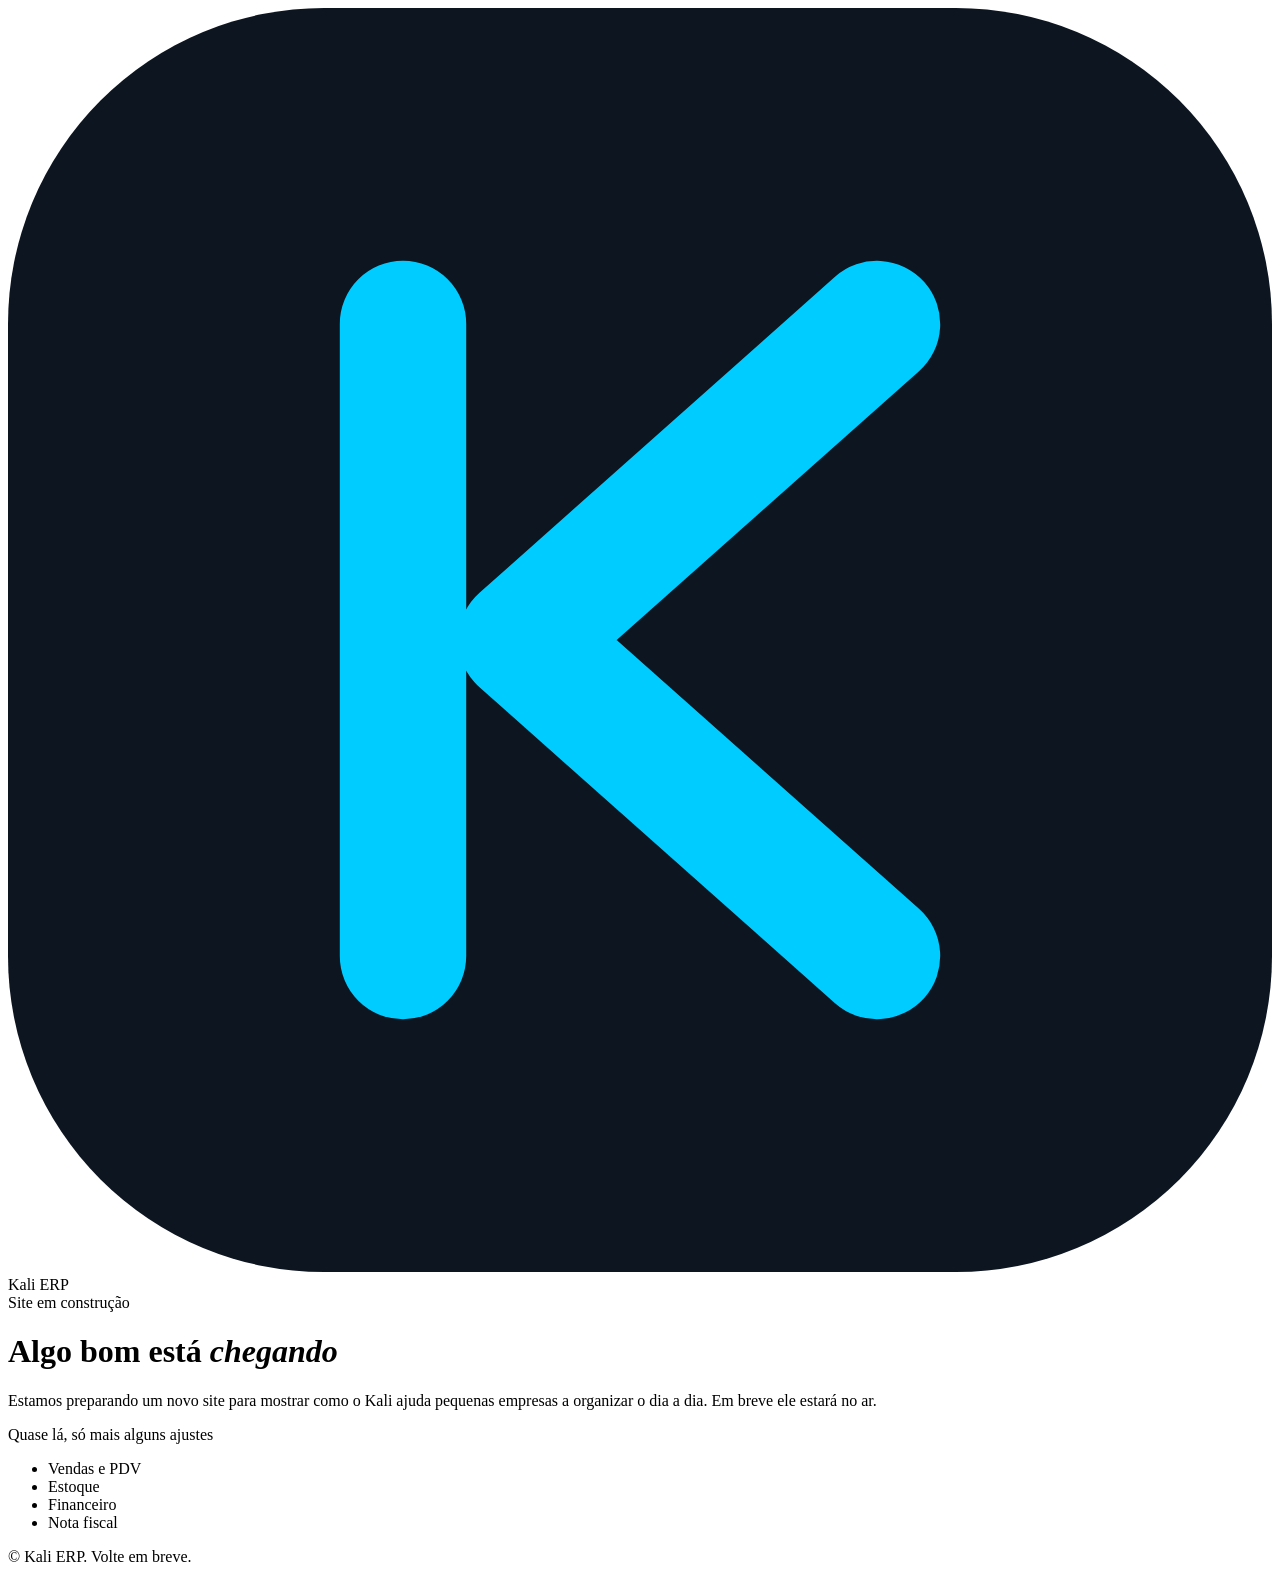
==== commit c1b4f5ab: "Replace home with temporary under-construction page Co-Authored-By: Claude Sonnet 5.5 <noreply@anthr" ====
--- a/public/index.html
+++ b/public/index.html
@@ -3,96 +3,34 @@
 <head>
 <meta charset="utf-8">
 <meta name="viewport" content="width=device-width, initial-scale=1">
-<title>ERP para Pequenas Empresas: vendas, estoque, financeiro e NF-e | Kali ERP</title>
-<meta name="description" content="Kali ERP: sistema de gestão online para pequenas empresas. Orçamentos, vendas, PDV, estoque, financeiro e nota fiscal em um só lugar. Peça uma demonstração.">
+<title>Kali ERP | Em breve</title>
+<meta name="description" content="Estamos preparando o novo site do Kali ERP: gestão de vendas, estoque, financeiro e nota fiscal para pequenas empresas. Volte em breve.">
 <meta name="robots" content="noindex, nofollow">
-<link rel="canonical" href="https://www.exemplo.com.br/">
-<meta property="og:type" content="website">
-<meta property="og:locale" content="pt_BR">
-<meta property="og:site_name" content="Kali ERP">
-<meta property="og:title" content="ERP para Pequenas Empresas: vendas, estoque, financeiro e NF-e | Kali ERP">
-<meta property="og:description" content="Kali ERP: sistema de gestão online para pequenas empresas. Orçamentos, vendas, PDV, estoque, financeiro e nota fiscal em um só lugar. Peça uma demonstração.">
-<meta property="og:url" content="https://www.exemplo.com.br/">
-<meta property="og:image" content="https://www.exemplo.com.br/assets/img/og-kali-erp.png">
-<meta name="twitter:card" content="summary_large_image">
-<meta name="twitter:title" content="ERP para Pequenas Empresas: vendas, estoque, financeiro e NF-e | Kali ERP">
-<meta name="twitter:description" content="Kali ERP: sistema de gestão online para pequenas empresas. Orçamentos, vendas, PDV, estoque, financeiro e nota fiscal em um só lugar. Peça uma demonstração.">
-<meta name="twitter:image" content="https://www.exemplo.com.br/assets/img/og-kali-erp.png">
 <meta name="theme-color" content="#1c2333">
 <link rel="icon" href="/assets/icons/favicon.svg" type="image/svg+xml">
 <link rel="preload" href="/assets/fonts/inter-latin.woff2" as="font" type="font/woff2" crossorigin>
-<link rel="stylesheet" href="/assets/css/tokens.css">
-<link rel="stylesheet" href="/assets/css/base.css">
-<link rel="stylesheet" href="/assets/css/components.css">
-<link rel="stylesheet" href="/assets/css/pages.css">
-<noscript><link rel="stylesheet" href="/assets/css/noscript.css"></noscript>
-<script type="application/ld+json">{"@context":"https://schema.org","@type":"Organization","name":"Kali ERP","legalName":"Kali Sistemas Ltda","url":"https://www.exemplo.com.br","email":"contato@exemplo.com.br","telephone":"(11) 90000-0000"}</script>
-<script type="application/ld+json">{"@context":"https://schema.org","@type":"SoftwareApplication","name":"Kali ERP","applicationCategory":"BusinessApplication","operatingSystem":"Web (navegador)","description":"Kali ERP: sistema de gestão online para pequenas empresas. Orçamentos, vendas, PDV, estoque, financeiro e nota fiscal em um só lugar. Peça uma demonstração.","inLanguage":"pt-BR","url":"https://www.exemplo.com.br"}</script>
-<script type="application/ld+json">{"@context":"https://schema.org","@type":"FAQPage","mainEntity":[{"@type":"Question","name":"O Kali serve para o meu tipo de negócio?","acceptedAnswer":{"@type":"Answer","text":"A base (vendas, estoque, financeiro, nota fiscal) atende a vários negócios. Se o seu ramo tem particularidades, mostramos na demonstração como adaptar."}},{"@type":"Question","name":"Preciso instalar alguma coisa?","acceptedAnswer":{"@type":"Answer","text":"Não. Funciona pelo navegador."}},{"@type":"Question","name":"O Kali emite nota fiscal?","acceptedAnswer":{"@type":"Answer","text":"Sim, NF-e dentro do sistema."}},{"@type":"Question","name":"Tem ponto de venda?","acceptedAnswer":{"@type":"Answer","text":"Sim, venda rápida com leitura de código de barras."}},{"@type":"Question","name":"Como funciona o acesso da equipe?","acceptedAnswer":{"@type":"Answer","text":"Cada pessoa tem seu usuário e você define o que ela pode ver e fazer."}},{"@type":"Question","name":"Meus dados ficam separados dos de outras empresas?","acceptedAnswer":{"@type":"Answer","text":"Sim, cada empresa tem seu próprio banco de dados."}},{"@type":"Question","name":"Quanto custa?","acceptedAnswer":{"@type":"Answer","text":"Depende do tamanho da operação e dos módulos. Peça uma demonstração e receba uma proposta."}}]}</script>
-<script type="module" src="/assets/js/main.js"></script>
+<link rel="stylesheet" href="/assets/css/em-breve.css">
 </head>
 <body>
-<a class="skip-link" href="#conteudo">Pular para o conteúdo</a>
-<div class="preview-strip" role="note"><strong>Prévia:</strong> dados comerciais fictícios (placeholders) e prints ainda não fornecidos. Não publicar assim.</div>
-<header class="site-header"><div class="container site-header__inner"><a class="brand" href="/" aria-label="Kali ERP, página inicial"><svg class="brand__mark" aria-hidden="true" focusable="false" viewBox="0 0 32 32"><use href="/assets/icons/sprite.svg#i-mark"/></svg><span>Kali <span class="brand__sub">ERP</span></span></a>
-<button class="nav-toggle" type="button" aria-expanded="false" aria-controls="site-nav" aria-label="Abrir menu"><svg class="icon icon--open" aria-hidden="true" focusable="false"><use href="/assets/icons/sprite.svg#i-menu"/></svg><svg class="icon icon--close" aria-hidden="true" focusable="false"><use href="/assets/icons/sprite.svg#i-close"/></svg></button>
-<nav class="site-nav" id="site-nav" aria-label="Principal"><ul class="site-nav__list"><li><a class="site-nav__link" href="/funcionalidades/">Funcionalidades</a></li><li><a class="site-nav__link" href="/segmentos/">Segmentos</a></li><li><a class="site-nav__link" href="/planos/">Planos</a></li><li class="site-nav__cta"><a class="btn btn--primary btn--sm" href="/demonstracao/" data-cta="agendar-demonstracao" data-section="cabecalho">Demonstração</a></li></ul></nav>
-</div></header>
-<main id="conteudo" tabindex="-1">
-<section id="hero" class="hero on-dark" aria-labelledby="hero-titulo"><div class="container hero__grid">
-<div><h1 id="hero-titulo">Venda, controle o estoque, receba e emita nota em um só sistema</h1>
-<p class="lead">O Kali ERP organiza a gestão da sua empresa: orçamentos, vendas, ponto de venda, estoque, financeiro e nota fiscal ligados entre si. Menos planilha, menos retrabalho, mais controle.</p>
-<p class="hero__support">Sistema online que se adapta ao seu tipo de negócio.</p>
-<div class="btn-row"><a class="btn btn--primary" href="/demonstracao/" data-cta="agendar-demonstracao" data-section="hero">Agendar demonstração</a><a class="btn btn--whatsapp" href="https://wa.me/5511900000000?text=Ol%C3%A1!%20Quero%20ver%20uma%20demonstra%C3%A7%C3%A3o%20do%20Kali%20ERP." data-cta="falar-no-whatsapp" data-section="hero" data-whatsapp target="_blank" rel="noopener"><svg class="icon " aria-hidden="true" focusable="false"><use href="/assets/icons/sprite.svg#i-whatsapp"/></svg>Falar no WhatsApp</a></div></div>
-<div><figure class="shot"><div class="shot__frame"><div class="shot__bar" aria-hidden="true"><span class="shot__dot"></span><span class="shot__dot"></span><span class="shot__dot"></span></div><img class="shot__img" src="/assets/img/telas/P01-dashboard.png" alt="Tela do Kali ERP: Dashboard" width="1440" height="900" fetchpriority="high" decoding="async"></div><figcaption class="shot__caption">P01: Dashboard</figcaption></figure></div></div></section>
-<section id="dores" class="section section--light" aria-labelledby="dores-titulo"><div class="container"><div class="section__head"><p class="eyebrow">Você se reconhece?</p><h2 id="dores-titulo">Se a sua rotina é assim, o Kali foi feito para você</h2></div>
-<div class="grid grid--3"><div class="pain"><svg class="icon " aria-hidden="true" focusable="false"><use href="/assets/icons/sprite.svg#i-repeat"/></svg><p>Refaz o orçamento na hora de lançar a venda.</p></div><div class="pain"><svg class="icon " aria-hidden="true" focusable="false"><use href="/assets/icons/sprite.svg#i-box"/></svg><p>Não sabe o que tem em estoque até contar.</p></div><div class="pain"><svg class="icon " aria-hidden="true" focusable="false"><use href="/assets/icons/sprite.svg#i-credit-card"/></svg><p>Parcelou no cartão e não sabe quanto vai receber de verdade.</p></div><div class="pain"><svg class="icon " aria-hidden="true" focusable="false"><use href="/assets/icons/sprite.svg#i-alert"/></svg><p>Não tem certeza de quem está devendo.</p></div><div class="pain"><svg class="icon " aria-hidden="true" focusable="false"><use href="/assets/icons/sprite.svg#i-receipt"/></svg><p>Emite a nota em outro sistema e digita tudo de novo.</p></div><div class="pain"><svg class="icon " aria-hidden="true" focusable="false"><use href="/assets/icons/sprite.svg#i-calendar"/></svg><p>Gasta dias no fim do mês para saber como foi.</p></div></div></div></section>
-<section id="fluxo" class="section section--deep on-dark" aria-labelledby="fluxo-titulo"><div class="container"><div class="section__head"><p class="eyebrow">Como o Kali organiza a sua venda</p><h2 id="fluxo-titulo">Do orçamento ao dinheiro no caixa, sem digitar duas vezes</h2></div>
-<ol class="timeline"><li class="timeline__item"><strong class="timeline__title">Orçamento:</strong><p class="timeline__text cap-first">monte a proposta com itens, desconto e validade e entregue ao cliente.</p></li><li class="timeline__item"><strong class="timeline__title">Venda:</strong><p class="timeline__text cap-first">aprovou? Vire venda com um clique, à vista, parcelada ou com entrada.</p></li><li class="timeline__item"><strong class="timeline__title">Estoque:</strong><p class="timeline__text cap-first">a movimentação do que foi vendido fica registrada.</p></li><li class="timeline__item"><strong class="timeline__title">Nota fiscal:</strong><p class="timeline__text cap-first">emita a NF-e sem sair do sistema.</p></li><li class="timeline__item"><strong class="timeline__title">Recebimento:</strong><p class="timeline__text cap-first">controle as parcelas, dê baixa e veja quem está em atraso.</p></li></ol>
-<div class="btn-row"><a class="btn btn--primary" href="/funcionalidades/" data-cta="ver-funcionalidades" data-section="fluxo">Ver as funcionalidades</a></div></div></section>
-<section id="beneficios" class="section section--white" aria-labelledby="beneficios-titulo"><div class="container"><div class="section__head"><h2 id="beneficios-titulo" class="visually-hidden">Benefícios</h2></div>
-<div class="grid grid--2"><article class="card"><div class="card__icon"><svg class="icon " aria-hidden="true" focusable="false"><use href="/assets/icons/sprite.svg#i-box"/></svg></div><h3 class="card__title">Estoque sob controle:</h3><p class="card__text cap-first">saldo, estoque mínimo, entradas, saídas e histórico de cada item.</p><figure class="shot shot--mini"><div class="shot__frame"><div class="shot__bar" aria-hidden="true"><span class="shot__dot"></span><span class="shot__dot"></span><span class="shot__dot"></span></div><img class="shot__img" src="/assets/img/telas/P11-saldo-estoque.png" alt="Tela do Kali ERP: Saldo de estoque" width="1440" height="900" loading="lazy" decoding="async"></div></figure></article><article class="card"><div class="card__icon"><svg class="icon " aria-hidden="true" focusable="false"><use href="/assets/icons/sprite.svg#i-wallet"/></svg></div><h3 class="card__title">Dinheiro à vista:</h3><p class="card__text cap-first">contas a pagar e a receber, parcelas, taxa de maquininha e inadimplentes em um lugar só.</p><figure class="shot shot--mini"><div class="shot__frame"><div class="shot__bar" aria-hidden="true"><span class="shot__dot"></span><span class="shot__dot"></span><span class="shot__dot"></span></div><img class="shot__img" src="/assets/img/telas/P08-inadimplentes.png" alt="Tela do Kali ERP: Inadimplentes" width="1440" height="900" loading="lazy" decoding="async"></div></figure></article><article class="card"><div class="card__icon"><svg class="icon " aria-hidden="true" focusable="false"><use href="/assets/icons/sprite.svg#i-scan"/></svg></div><h3 class="card__title">Balcão ágil:</h3><p class="card__text cap-first">venda rápida com leitura de código de barras e controle de desconto.</p><figure class="shot shot--mini"><div class="shot__frame"><div class="shot__bar" aria-hidden="true"><span class="shot__dot"></span><span class="shot__dot"></span><span class="shot__dot"></span></div><img class="shot__img" src="/assets/img/telas/P06-pdv.png" alt="Tela do Kali ERP: Ponto de venda" width="1440" height="900" loading="lazy" decoding="async"></div></figure></article><article class="card"><div class="card__icon"><svg class="icon " aria-hidden="true" focusable="false"><use href="/assets/icons/sprite.svg#i-chart"/></svg></div><h3 class="card__title">Decisão com número:</h3><p class="card__text cap-first">painel e relatórios de vendas, despesas, clientes e produtos mais vendidos.</p><figure class="shot shot--mini"><div class="shot__frame"><div class="shot__bar" aria-hidden="true"><span class="shot__dot"></span><span class="shot__dot"></span><span class="shot__dot"></span></div><img class="shot__img" src="/assets/img/telas/P01-dashboard.png" alt="Tela do Kali ERP: Dashboard" width="1440" height="900" loading="lazy" decoding="async"></div></figure></article></div></div></section>
-<section id="segmentos" class="section section--light" aria-labelledby="segmentos-titulo"><div class="container"><div class="section__head"><p class="eyebrow">Feito para o seu tipo de negócio</p><h2 id="segmentos-titulo">Um sistema, vários tipos de negócio</h2>
-<p class="lead">A base do Kali serve a quem vende produtos e serviços. Quando o seu ramo tem particularidades, o sistema ganha módulos próprios. É o que já fizemos para marmorarias.</p></div>
-<div class="grid grid--3">
-<article class="card card--destaque"><span class="card__tag">Disponível</span><h3 class="card__title"><a href="/segmentos/marmoraria/">Marmorarias e produção sob medida</a></h3></article>
-<article class="card"><p><span class="placeholder">[HIPÓTESE]</span></p><h3 class="card__title"><a href="/segmentos/">Lojas e comércio de balcão</a></h3></article>
-<article class="card"><p><span class="placeholder">[HIPÓTESE]</span></p><h3 class="card__title"><a href="/segmentos/">Prestadores de serviço</a></h3></article>
-</div><div class="btn-row"><a class="btn btn--primary" href="/segmentos/" data-cta="ver-segmentos" data-section="segmentos">Ver segmentos</a></div></div></section>
-<section id="telas-do-sistema" class="section section--dark on-dark" aria-labelledby="telas-do-sistema-titulo"><div class="container"><div class="section__head"><h2 id="telas-do-sistema-titulo">Simples de usar, completo no dia a dia</h2>
-<p class="lead">Menu lateral organizado e telas no mesmo padrão. Cada usuário vê apenas o que precisa.</p></div>
-<div data-tabs><div class="tabs__list" data-tabs-list hidden><button class="tabs__tab" type="button" id="tab-P01" aria-controls="painel-P01" aria-selected="true">Dashboard</button><button class="tabs__tab" type="button" id="tab-P03" aria-controls="painel-P03" aria-selected="false">Orçamentos</button><button class="tabs__tab" type="button" id="tab-P08" aria-controls="painel-P08" aria-selected="false">Inadimplentes</button><button class="tabs__tab" type="button" id="tab-P12" aria-controls="painel-P12" aria-selected="false">Kardex</button></div>
-<div class="tabs__panel" id="painel-P01"><h3 class="visually-hidden">Dashboard</h3><figure class="shot"><div class="shot__frame"><div class="shot__bar" aria-hidden="true"><span class="shot__dot"></span><span class="shot__dot"></span><span class="shot__dot"></span></div><img class="shot__img" src="/assets/img/telas/P01-dashboard.png" alt="Tela do Kali ERP: Dashboard" width="1440" height="900" loading="lazy" decoding="async"></div><figcaption class="shot__caption">P01: Dashboard</figcaption></figure></div><div class="tabs__panel" id="painel-P03"><h3 class="visually-hidden">Orçamentos</h3><figure class="shot"><div class="shot__frame"><div class="shot__bar" aria-hidden="true"><span class="shot__dot"></span><span class="shot__dot"></span><span class="shot__dot"></span></div><img class="shot__img" src="/assets/img/telas/P03-orcamento.png" alt="Tela do Kali ERP: Lista e novo orçamento" width="1440" height="900" loading="lazy" decoding="async"></div><figcaption class="shot__caption">P03: Lista e novo orçamento</figcaption></figure></div><div class="tabs__panel" id="painel-P08"><h3 class="visually-hidden">Inadimplentes</h3><figure class="shot"><div class="shot__frame"><div class="shot__bar" aria-hidden="true"><span class="shot__dot"></span><span class="shot__dot"></span><span class="shot__dot"></span></div><img class="shot__img" src="/assets/img/telas/P08-inadimplentes.png" alt="Tela do Kali ERP: Inadimplentes" width="1440" height="900" loading="lazy" decoding="async"></div><figcaption class="shot__caption">P08: Inadimplentes</figcaption></figure></div><div class="tabs__panel" id="painel-P12"><h3 class="visually-hidden">Kardex</h3><figure class="shot"><div class="shot__frame"><div class="shot__bar" aria-hidden="true"><span class="shot__dot"></span><span class="shot__dot"></span><span class="shot__dot"></span></div><div class="shot__ph" role="img" aria-label="Espaço reservado para o print P12: Kardex / movimentações (arquivo esperado P12-kardex.png)"><!-- PLACEHOLDER P12: P12-kardex.png (1440x900) --><span class="shot__ph-id">P12</span><span class="shot__ph-name">Kardex / movimentações</span><span class="shot__ph-file">P12-kardex.png</span></div></div><figcaption class="shot__caption">[PLACEHOLDER] P12: Kardex / movimentações</figcaption></figure></div></div>
-<div class="btn-row"><a class="btn btn--primary" href="/telas/" data-cta="ver-todas-as-telas" data-section="telas-do-sistema">Ver todas as telas</a><a class="btn btn--secondary" href="/demonstracao/" data-cta="quero-ver-ao-vivo" data-section="telas-do-sistema">Quero ver ao vivo</a></div></div></section>
-<section id="controle-de-acesso" class="section section--white" aria-labelledby="controle-de-acesso-titulo"><div class="container"><div class="section__head"><h2 id="controle-de-acesso-titulo">Cada pessoa vê só o que deve ver</h2>
-<p class="lead">Defina por usuário quem pode visualizar, editar ou excluir em cada área. Os dados da empresa ficam separados dos de outras empresas e o acesso é protegido por usuário e senha.</p></div>
-<div class="grid grid--3">
-<div class="pain"><svg class="icon " aria-hidden="true" focusable="false"><use href="/assets/icons/sprite.svg#i-users"/></svg><p>Visualizar, editar ou excluir por área</p></div>
-<div class="pain"><svg class="icon " aria-hidden="true" focusable="false"><use href="/assets/icons/sprite.svg#i-layers"/></svg><p>Dados separados dos de outras empresas</p></div>
-<div class="pain"><svg class="icon " aria-hidden="true" focusable="false"><use href="/assets/icons/sprite.svg#i-lock"/></svg><p>Acesso protegido por usuário e senha</p></div></div></div></section>
-<!-- prova-social oculta: sem conteudo real (plano, secao 7, Home secao 8) -->
-<section id="faq" class="section section--light" aria-labelledby="faq-titulo"><div class="container"><div class="section__head"><h2 id="faq-titulo">Perguntas frequentes</h2></div><div class="accordion" data-accordion><div class="accordion__item"><h3 class="accordion__heading"><button class="accordion__trigger" type="button" aria-controls="faq-p0" id="faq-b0"><span>O Kali serve para o meu tipo de negócio?</span><svg class="icon " aria-hidden="true" focusable="false"><use href="/assets/icons/sprite.svg#i-chevron-down"/></svg></button></h3><div class="accordion__panel" id="faq-p0" role="region" aria-labelledby="faq-b0"><p>A base (vendas, estoque, financeiro, nota fiscal) atende a vários negócios. Se o seu ramo tem particularidades, mostramos na demonstração como adaptar.</p></div></div><div class="accordion__item"><h3 class="accordion__heading"><button class="accordion__trigger" type="button" aria-controls="faq-p1" id="faq-b1"><span>Preciso instalar alguma coisa?</span><svg class="icon " aria-hidden="true" focusable="false"><use href="/assets/icons/sprite.svg#i-chevron-down"/></svg></button></h3><div class="accordion__panel" id="faq-p1" role="region" aria-labelledby="faq-b1"><p>Não. Funciona pelo navegador.</p></div></div><div class="accordion__item"><h3 class="accordion__heading"><button class="accordion__trigger" type="button" aria-controls="faq-p2" id="faq-b2"><span>O Kali emite nota fiscal?</span><svg class="icon " aria-hidden="true" focusable="false"><use href="/assets/icons/sprite.svg#i-chevron-down"/></svg></button></h3><div class="accordion__panel" id="faq-p2" role="region" aria-labelledby="faq-b2"><p>Sim, NF-e dentro do sistema.</p></div></div><div class="accordion__item"><h3 class="accordion__heading"><button class="accordion__trigger" type="button" aria-controls="faq-p3" id="faq-b3"><span>Tem ponto de venda?</span><svg class="icon " aria-hidden="true" focusable="false"><use href="/assets/icons/sprite.svg#i-chevron-down"/></svg></button></h3><div class="accordion__panel" id="faq-p3" role="region" aria-labelledby="faq-b3"><p>Sim, venda rápida com leitura de código de barras.</p></div></div><div class="accordion__item"><h3 class="accordion__heading"><button class="accordion__trigger" type="button" aria-controls="faq-p4" id="faq-b4"><span>Como funciona o acesso da equipe?</span><svg class="icon " aria-hidden="true" focusable="false"><use href="/assets/icons/sprite.svg#i-chevron-down"/></svg></button></h3><div class="accordion__panel" id="faq-p4" role="region" aria-labelledby="faq-b4"><p>Cada pessoa tem seu usuário e você define o que ela pode ver e fazer.</p></div></div><div class="accordion__item"><h3 class="accordion__heading"><button class="accordion__trigger" type="button" aria-controls="faq-p5" id="faq-b5"><span>Meus dados ficam separados dos de outras empresas?</span><svg class="icon " aria-hidden="true" focusable="false"><use href="/assets/icons/sprite.svg#i-chevron-down"/></svg></button></h3><div class="accordion__panel" id="faq-p5" role="region" aria-labelledby="faq-b5"><p>Sim, cada empresa tem seu próprio banco de dados. <span class="placeholder">[PENDENTE: confirmar na publicação]</span></p></div></div><div class="accordion__item"><h3 class="accordion__heading"><button class="accordion__trigger" type="button" aria-controls="faq-p6" id="faq-b6"><span>Vocês ajudam a começar?</span><svg class="icon " aria-hidden="true" focusable="false"><use href="/assets/icons/sprite.svg#i-chevron-down"/></svg></button></h3><div class="accordion__panel" id="faq-p6" role="region" aria-labelledby="faq-b6"><p><span class="placeholder">[PENDENTE: implantação e treinamento]</span></p></div></div><div class="accordion__item"><h3 class="accordion__heading"><button class="accordion__trigger" type="button" aria-controls="faq-p7" id="faq-b7"><span>Quanto custa?</span><svg class="icon " aria-hidden="true" focusable="false"><use href="/assets/icons/sprite.svg#i-chevron-down"/></svg></button></h3><div class="accordion__panel" id="faq-p7" role="region" aria-labelledby="faq-b7"><p>Depende do tamanho da operação e dos módulos. Peça uma demonstração e receba uma proposta.</p></div></div><div class="accordion__item"><h3 class="accordion__heading"><button class="accordion__trigger" type="button" aria-controls="faq-p8" id="faq-b8"><span>E se eu quiser sair?</span><svg class="icon " aria-hidden="true" focusable="false"><use href="/assets/icons/sprite.svg#i-chevron-down"/></svg></button></h3><div class="accordion__panel" id="faq-p8" role="region" aria-labelledby="faq-b8"><p><span class="placeholder">[PENDENTE: política de exportação de dados]</span></p></div></div></div></div></section>
-<section id="cta-final" class="section section--dark cta-final on-dark" aria-labelledby="cta-final-titulo"><div class="container">
-<h2 id="cta-final-titulo">Veja o Kali funcionando no seu tipo de negócio.</h2>
-<p class="lead">Em 30 minutos mostramos o caminho do orçamento ao recebimento. Sem compromisso.</p>
-<div class="btn-row"><a class="btn btn--primary" href="/demonstracao/" data-cta="agendar-demonstracao" data-section="cta-final">Agendar demonstração</a><a class="btn btn--whatsapp" href="https://wa.me/5511900000000?text=Ol%C3%A1!%20Quero%20ver%20uma%20demonstra%C3%A7%C3%A3o%20do%20Kali%20ERP." data-cta="falar-no-whatsapp" data-section="cta-final" data-whatsapp target="_blank" rel="noopener"><svg class="icon " aria-hidden="true" focusable="false"><use href="/assets/icons/sprite.svg#i-whatsapp"/></svg>Falar no WhatsApp</a></div></div></section>
+<main>
+  <div class="brand">
+    <svg viewBox="0 0 32 32" aria-hidden="true" focusable="false"><rect width="32" height="32" rx="8" fill="#0d1520"/><path d="M10 8v16M22 8l-9 8 9 8" fill="none" stroke="#00ccff" stroke-width="3.2" stroke-linecap="round" stroke-linejoin="round"/></svg>
+    <span>Kali <span>ERP</span></span>
+  </div>
+  <div class="badge"><i aria-hidden="true"></i>Site em construção</div>
+  <h1>Algo bom está <em>chegando</em></h1>
+  <p class="lead">Estamos preparando um novo site para mostrar como o Kali ajuda pequenas empresas a organizar o dia a dia. Em breve ele estará no ar.</p>
+  <div class="progress" role="img" aria-label="Preparação do site em andamento">
+    <div class="progress__bar"></div>
+    <p>Quase lá, só mais alguns ajustes</p>
+  </div>
+  <ul class="features" aria-label="O que você vai encontrar">
+    <li>Vendas e PDV</li>
+    <li>Estoque</li>
+    <li>Financeiro</li>
+    <li>Nota fiscal</li>
+  </ul>
 </main>
-<footer class="site-footer"><div class="container">
-<div class="site-footer__grid">
-<div><p class="site-footer__title">Kali ERP</p><p>Sistema online que se adapta ao seu tipo de negócio.</p></div>
-<nav aria-label="Rodapé: páginas"><p class="site-footer__title">Páginas</p><ul class="site-footer__list"><li><a href="/funcionalidades/">Funcionalidades</a></li><li><a href="/segmentos/">Segmentos</a></li><li><a href="/telas/">Telas do sistema</a></li><li><a href="/planos/">Planos</a></li><li><a href="/demonstracao/">Agendar demonstração</a></li></ul></nav>
-<div><p class="site-footer__title">Contato <span class="placeholder">PLACEHOLDER</span></p><ul class="site-footer__list"><li>WhatsApp: <a href="https://wa.me/5511900000000?text=Ol%C3%A1!%20Quero%20ver%20uma%20demonstra%C3%A7%C3%A3o%20do%20Kali%20ERP." data-whatsapp>(11) 90000-0000</a></li><li>E-mail: <a href="mailto:contato@exemplo.com.br">contato@exemplo.com.br</a></li><li>Seg a Sex, 9h às 18h</li><li><a href="/privacidade/">Política de Privacidade</a></li><li><a href="/cookies/">Política de Cookies</a></li><li><button class="linklike" type="button" data-consent-open>Preferências de cookies</button></li></ul></div>
-</div><p class="site-footer__legal">Kali Sistemas Ltda <span class="placeholder">PLACEHOLDER</span> · CNPJ 00.000.000/0001-00 <span class="placeholder">PLACEHOLDER</span> · Rua Exemplo, 000, Cidade/UF <span class="placeholder">PLACEHOLDER</span></p></div></footer>
-<a class="wa-float" href="https://wa.me/5511900000000?text=Ol%C3%A1!%20Quero%20ver%20uma%20demonstra%C3%A7%C3%A3o%20do%20Kali%20ERP." target="_blank" rel="noopener" aria-label="Falar no WhatsApp" data-cta="whatsapp-flutuante" data-section="flutuante" data-whatsapp><svg class="icon " aria-hidden="true" focusable="false"><use href="/assets/icons/sprite.svg#i-whatsapp"/></svg></a>
-<div class="cookie-banner" id="cookie-banner" role="region" aria-labelledby="cookie-title" hidden><div class="container">
-<h2 class="cookie-banner__title" id="cookie-title" tabindex="-1" data-consent-title>Usamos cookies.</h2>
-<p class="cookie-banner__text">Usamos cookies essenciais para o site funcionar. Com a sua permissão, também usamos cookies de análise para entender como o site é usado e melhorá-lo. Você pode aceitar, recusar ou escolher. Saiba mais na <a href="/cookies/">Política de Cookies</a>.</p>
-<fieldset class="cookie-banner__prefs" data-consent-prefs hidden><legend>Escolha os cookies</legend>
-<div class="check"><input type="checkbox" id="ck-essenciais" checked disabled><label class="check__label" for="ck-essenciais">Essenciais <span class="check__hint">Sempre ativos.</span></label></div>
-<div class="check"><input type="checkbox" id="ck-analise" name="consent-analytics"><label class="check__label" for="ck-analise">Análise <span class="check__hint">Desligado por padrão.</span></label></div>
-<div class="check"><input type="checkbox" id="ck-marketing" name="consent-marketing"><label class="check__label" for="ck-marketing">Marketing <span class="check__hint">Desligado por padrão; só se houver mídia paga.</span></label></div>
-</fieldset>
-<div class="cookie-banner__actions"><button class="btn btn--primary btn--sm" type="button" data-consent="accept">Aceitar todos</button><button class="btn btn--secondary btn--sm on-dark" type="button" data-consent="reject">Recusar não essenciais</button><button class="btn btn--secondary btn--sm on-dark" type="button" data-consent="configure" aria-expanded="false">Configurar</button><button class="btn btn--primary btn--sm" type="button" data-consent="save" hidden>Salvar preferências</button></div>
-</div></div>
+<footer>&copy; Kali ERP. Volte em breve.</footer>
 </body>
 </html>
